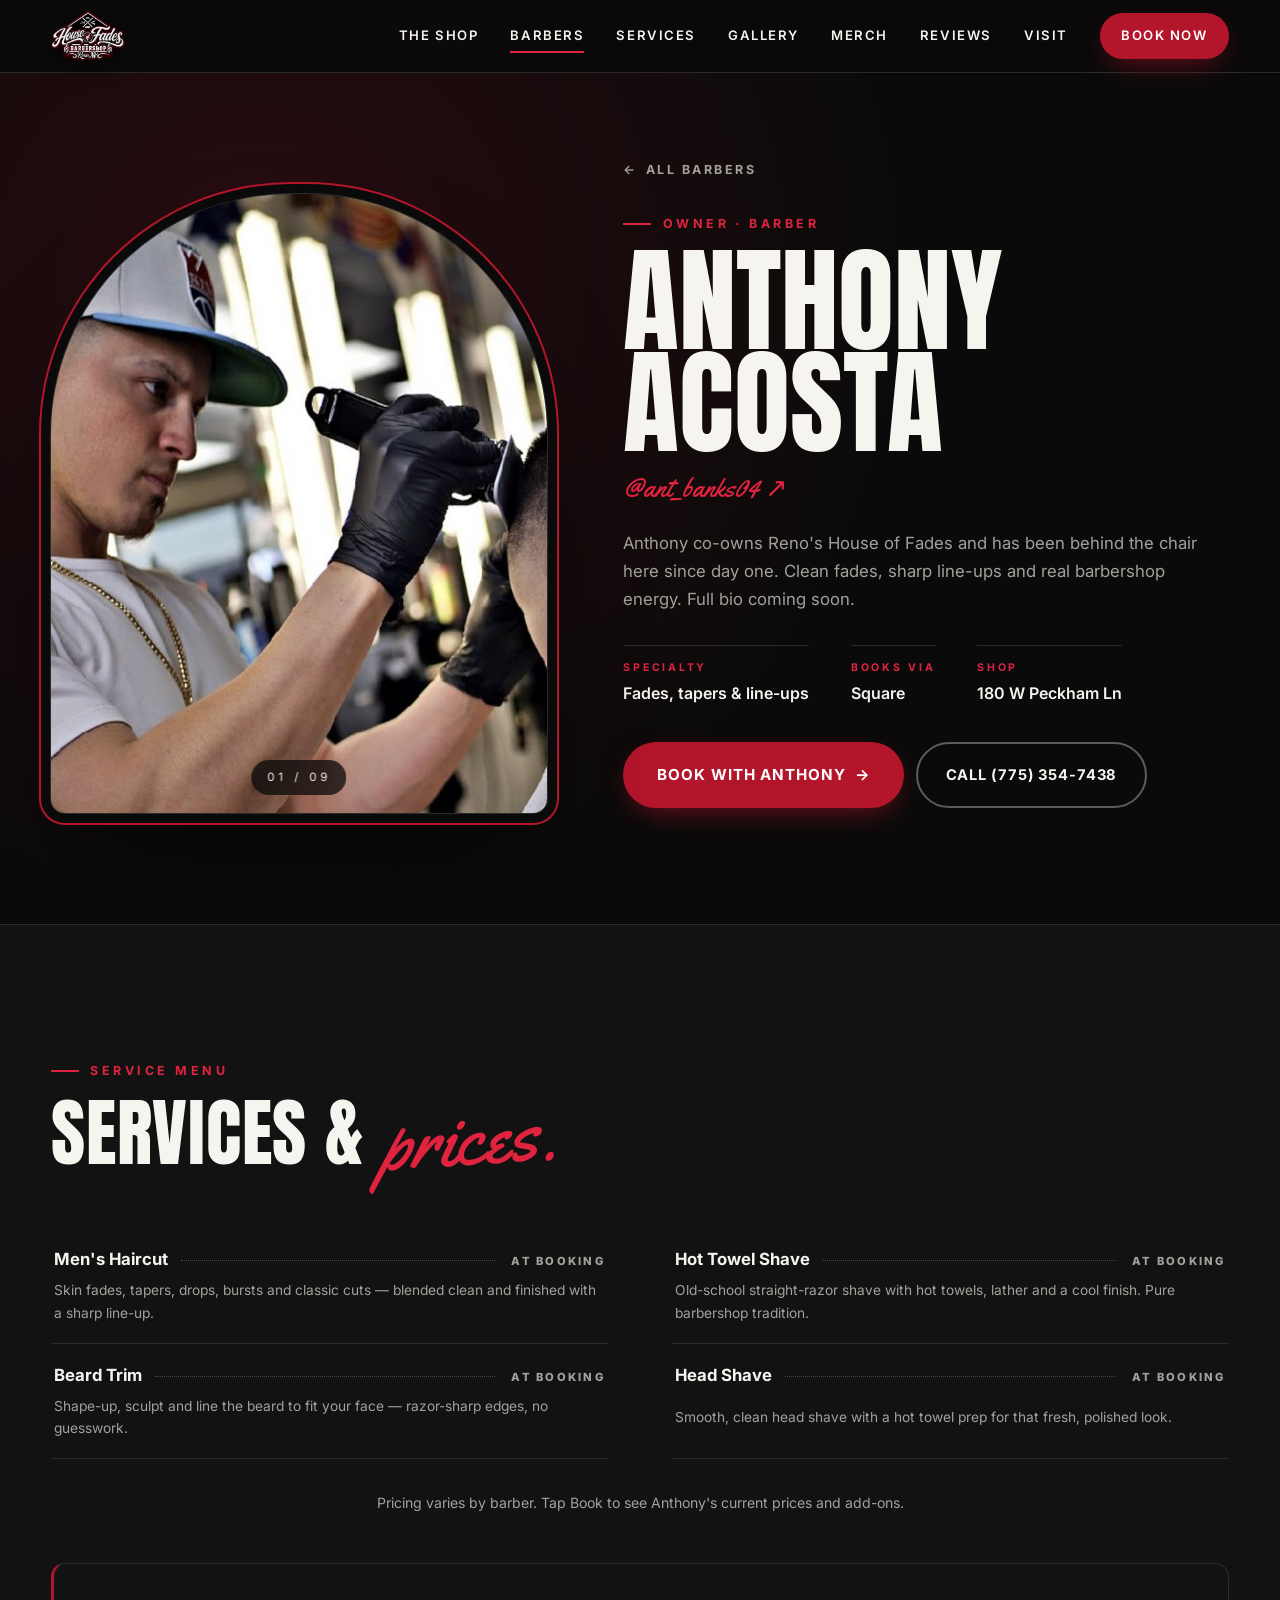
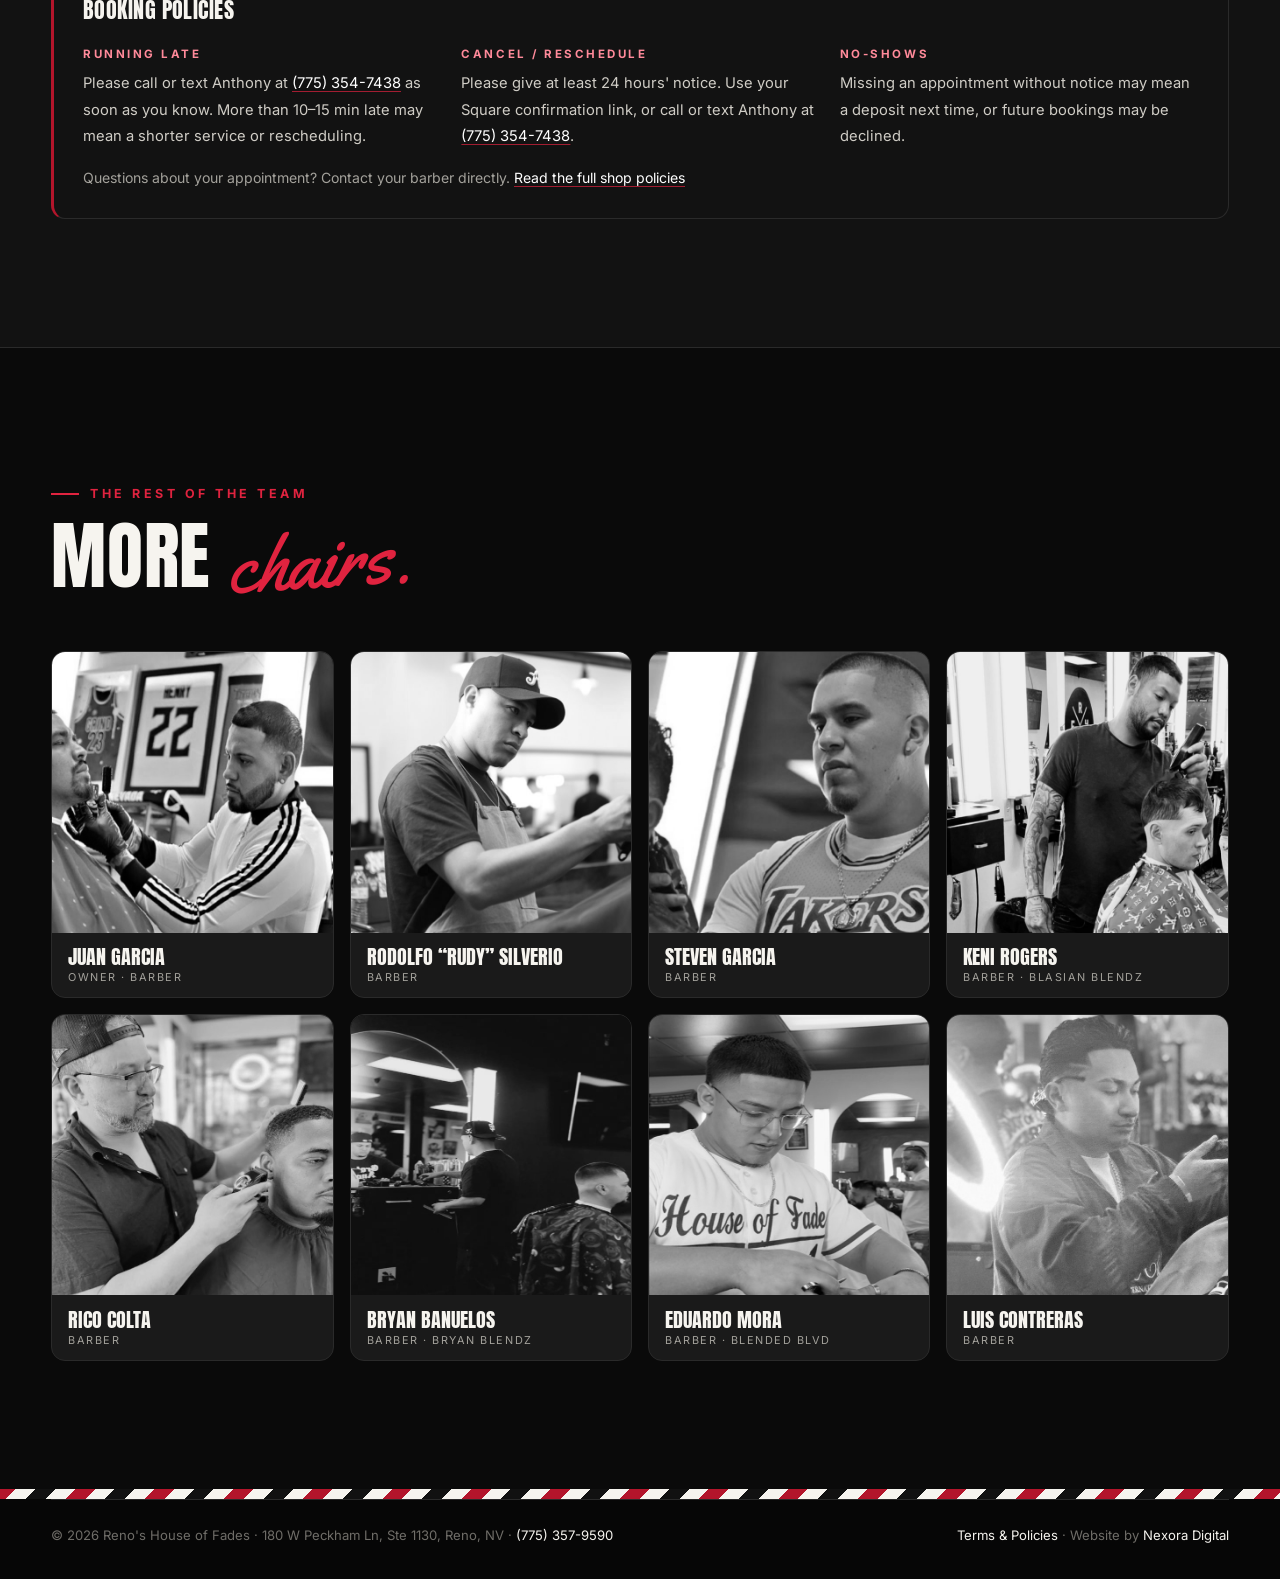
==== barber.html @ 4318c8ae "Swap in new team group photo, add script H logo mark - About section, gallery and social preview now" ====
<!DOCTYPE html>
<html lang="en">
<head>
  <meta charset="UTF-8" />
  <meta name="viewport" content="width=device-width, initial-scale=1.0" />
  <title>Barber | Reno's House of Fades</title>
  <meta name="description" content="Barber profile, service menu and booking at Reno's House of Fades, 180 W Peckham Ln, Reno NV." />
  <meta name="theme-color" content="#0a0a0a" />
  <link rel="icon" type="image/png" href="assets/img/favicon.png?v=3" />
  <link rel="apple-touch-icon" href="assets/img/apple-touch-icon.png" />
  <link rel="preconnect" href="https://fonts.googleapis.com" />
  <link rel="preconnect" href="https://fonts.gstatic.com" crossorigin />
  <link href="https://fonts.googleapis.com/css2?family=Anton&family=Inter:wght@400;500;600;700;800&family=Yellowtail&display=swap" rel="stylesheet" />
  <link rel="stylesheet" href="css/styles.css?v=12" />
</head>
<body class="page-barber">

  <!-- ===== Nav ===== -->
  <header class="nav scrolled" id="nav">
    <a href="index.html" class="nav-logo" aria-label="Reno's House of Fades home">
      <img src="assets/img/logo-hof.png" alt="Reno's House of Fades Barbershop" />
    </a>
    <nav class="nav-links" id="navLinks">
      <a href="index.html#about">The Shop</a>
      <a href="index.html#barbers" class="active">Barbers</a>
      <a href="index.html#services">Services</a>
      <a href="index.html#gallery">Gallery</a>
        <a href="merch.html">Merch</a>
      <a href="index.html#reviews">Reviews</a>
      <a href="index.html#visit">Visit</a>
      <a href="#" class="btn btn-sm btn-blue nav-cta" data-book target="_blank" rel="noopener">Book Now</a>
    </nav>
    <button class="burger" id="burger" aria-label="Open menu"><span></span><span></span><span></span></button>
  </header>

  <main>
    <!-- ===== Profile ===== -->
    <section class="profile">
      <div class="container profile-grid">
        <figure class="profile-photo reveal">
          <img id="pPhoto" alt="" />
          <span class="profile-index" id="pIndex"></span>
        </figure>

        <div class="profile-info">
          <a class="back-link" href="index.html#barbers"><span>←</span> All barbers</a>
          <p class="kicker reveal" id="pRole"></p>
          <h1 class="profile-name reveal" id="pName"></h1>
          <a class="profile-ig reveal" id="pIg" target="_blank" rel="noopener"></a>
          <p class="lead reveal" id="pBio"></p>

          <ul class="profile-facts reveal">
            <li><span>Specialty</span><strong id="pFocus"></strong></li>
            <li><span>Books via</span><strong id="pVia"></strong></li>
            <li><span>Shop</span><strong>180 W Peckham Ln</strong></li>
          </ul>

          <div class="profile-ctas reveal">
            <a class="btn btn-blue btn-lg" id="pBook" target="_blank" rel="noopener"></a>
            <a class="btn btn-ghost" id="pCall"></a>
          </div>
          <p class="small reveal" id="pNote"></p>
        </div>
      </div>
    </section>

    <!-- ===== Menu ===== -->
    <section class="section menu-section">
      <div class="container">
        <div class="section-head">
          <p class="kicker reveal">Service Menu</p>
          <h2 class="h2 reveal">Services &amp; <span class="script">prices.</span></h2>
        </div>
        <div class="price-list" id="pServices"></div>
        <p class="note reveal" id="pPriceNote"></p>

        <div class="policy-note reveal">
          <h3>Booking Policies</h3>
          <ul>
            <li><strong>Running late</strong><span id="polLate"></span></li>
            <li><strong>Cancel / reschedule</strong><span id="polCancel"></span></li>
            <li><strong>No-shows</strong><span>Missing an appointment without notice may mean a deposit next time, or future bookings may be declined.</span></li>
          </ul>
          <p>Questions about your appointment? Contact your barber directly. <a href="terms.html">Read the full shop policies</a></p>
        </div>
      </div>
    </section>

    <!-- ===== Other barbers ===== -->
    <section class="section others">
      <div class="container">
        <div class="section-head">
          <p class="kicker reveal">The Rest of the Team</p>
          <h2 class="h2 reveal">More <span class="script">chairs.</span></h2>
        </div>
        <div class="others-row" id="pOthers"></div>
      </div>
    </section>
  </main>

  <!-- ===== Footer ===== -->
  <footer class="footer footer-slim">
    <div class="pole-stripe"></div>
    <div class="container footer-bottom">
      <p>© <span id="year"></span> Reno's House of Fades · 180 W Peckham Ln, Ste 1130, Reno, NV · <a href="tel:+17753579590">(775) 357-9590</a></p>
      <p><a href="terms.html">Terms &amp; Policies</a> · Website by <a href="https://www.nexoradigital.live" target="_blank" rel="noopener">Nexora Digital</a></p>
    </div>
  </footer>

  <!-- Mobile sticky book bar -->
  <div class="mobile-bar">
    <a href="tel:+17753579590" id="mCall">Call</a>
    <a href="#" class="primary" data-book target="_blank" rel="noopener" id="mBook">Book Now</a>
  </div>

  <script src="js/data.js?v=10"></script>
  <script src="js/barber.js?v=2"></script>
</body>
</html>
---- css/styles.css ----
/* ==========================================================
   Reno's House of Fades — styles
   Palette pulled from the logo: black, white and HOF red
   ========================================================== */
:root{
  --black:#0a0a0a;
  --ink:#121212;
  --char:#1a1a1a;
  --line:#2a2a2a;
  --white:#f6f4ef;
  --muted:#a3a19b;
  --blue:#b3152b;   /* HOF red (was blue; var name kept so nothing breaks) */
  --blue-2:#e0233f;
  --cream:#e9dcc4;
  --red:#c8102e;
  --display:'Anton', 'Impact', sans-serif;
  --script:'Yellowtail', cursive;
  --body:'Inter', system-ui, sans-serif;
  --radius:14px;
  --ease:cubic-bezier(.2,.8,.2,1);
}
*{box-sizing:border-box;margin:0;padding:0}
html{scroll-behavior:smooth}
body{background:var(--black);color:var(--white);font-family:var(--body);line-height:1.65;-webkit-font-smoothing:antialiased;overflow-x:hidden}
img,video{display:block;max-width:100%}
a{color:inherit;text-decoration:none}
.container{width:min(1200px,92%);margin-inline:auto}
.center{text-align:center;margin-top:2.5rem}
.section{padding:clamp(5rem,10vw,8rem) 0;position:relative}
.anchor{position:absolute;top:-80px}

/* ---------- Type ---------- */
.h2{font-family:var(--display);font-weight:400;text-transform:uppercase;font-size:clamp(2.6rem,6vw,4.6rem);line-height:.98;letter-spacing:.01em;margin-bottom:1.4rem}
.script{font-family:var(--script);text-transform:none;color:var(--blue-2);font-size:1.05em;letter-spacing:0;display:inline-block;transform:rotate(-4deg)}
.kicker{display:inline-flex;align-items:center;gap:.7rem;font-size:.78rem;font-weight:700;letter-spacing:.28em;text-transform:uppercase;color:var(--blue-2);margin-bottom:1rem}
.kicker::before{content:"";width:28px;height:2px;background:currentColor}
.kicker.light{color:var(--cream)}
.lead{color:var(--muted);max-width:640px;font-size:1.05rem}
.note,.small{color:var(--muted);font-size:.88rem}
.note{text-align:center;margin-top:2rem}
.section-head{margin-bottom:3.2rem}

/* ---------- Buttons ---------- */
.btn{display:inline-flex;align-items:center;gap:.55rem;padding:1rem 1.7rem;border-radius:999px;font-weight:700;font-size:.92rem;letter-spacing:.06em;text-transform:uppercase;transition:transform .3s var(--ease),background .3s,color .3s,border-color .3s,box-shadow .3s;border:2px solid transparent;cursor:pointer}
.btn:hover{transform:translateY(-2px)}
.btn-blue{background:var(--blue);color:#fff;box-shadow:0 10px 30px -10px rgba(179,21,43,.7)}
.btn-blue:hover{background:var(--blue-2)}
.btn-ghost{border-color:rgba(246,244,239,.35);color:var(--white)}
.btn-ghost:hover{border-color:var(--white);background:var(--white);color:var(--black)}
.btn-yelp{background:#d32323;color:#fff}
.btn-yelp:hover{background:#ef3434}
.btn-sm{padding:.65rem 1.2rem;font-size:.78rem}

/* ---------- Loader ---------- */
.loader{position:fixed;inset:0;background:var(--black);z-index:200;display:grid;place-items:center;align-content:center;gap:1.6rem;transition:opacity .6s,visibility .6s}
.loader img{width:min(260px,60vw);animation:pulse 1.4s ease-in-out infinite}
.loader-pole{width:180px;height:8px;border-radius:99px;background:repeating-linear-gradient(-45deg,var(--white) 0 10px,var(--blue) 10px 20px,var(--white) 20px 30px,var(--red) 30px 40px);background-size:200% 100%;animation:pole 1s linear infinite}
.loader.done{opacity:0;visibility:hidden}
@keyframes pulse{50%{opacity:.6;transform:scale(.97)}}
@keyframes pole{to{background-position:56px 0}}

/* ---------- Nav ---------- */
.nav{position:fixed;inset:0 0 auto;z-index:100;display:flex;align-items:center;justify-content:space-between;padding:1.1rem 4%;transition:background .4s,padding .4s,border-color .4s;border-bottom:1px solid transparent}
.nav.scrolled{background:rgba(10,10,10,.88);backdrop-filter:blur(14px);padding:.7rem 4%;border-color:var(--line)}
.nav-logo img{height:66px;width:auto;transition:height .4s;filter:drop-shadow(0 4px 12px rgba(0,0,0,.5))}
.nav.scrolled .nav-logo img{height:50px}
.nav-links{display:flex;align-items:center;gap:2rem}
.nav-links a{font-size:.82rem;font-weight:600;letter-spacing:.12em;text-transform:uppercase;position:relative}
.nav-links a:not(.btn)::after{content:"";position:absolute;left:0;bottom:-6px;width:0;height:2px;background:var(--blue-2);transition:width .3s var(--ease)}
.nav-links a:not(.btn):hover::after{width:100%}
.burger{display:none;background:none;border:0;width:32px;height:24px;position:relative;cursor:pointer;z-index:110}
.burger span{position:absolute;left:0;width:100%;height:2px;background:var(--white);transition:.35s var(--ease)}
.burger span:nth-child(1){top:0}.burger span:nth-child(2){top:11px}.burger span:nth-child(3){top:22px}
.burger.open span:nth-child(1){top:11px;transform:rotate(45deg)}
.burger.open span:nth-child(2){opacity:0}
.burger.open span:nth-child(3){top:11px;transform:rotate(-45deg)}

/* ---------- Hero ---------- */
.hero{position:relative;min-height:100svh;display:grid;place-items:center;text-align:center;overflow:hidden}
.hero-video{position:absolute;inset:0;width:100%;height:100%;object-fit:cover;transform:scale(1.05)}
.hero-shade{position:absolute;inset:0;background:radial-gradient(ellipse at center,rgba(10,10,10,.45) 0%,rgba(10,10,10,.85) 70%),linear-gradient(180deg,rgba(10,10,10,.5),rgba(10,10,10,.2) 40%,var(--black))}
.hero-inner{position:relative;z-index:2;padding:7rem 5% 5rem;max-width:1100px}
.eyebrow{display:inline-flex;align-items:center;gap:.6rem;font-size:.8rem;letter-spacing:.3em;text-transform:uppercase;font-weight:700;padding:.55rem 1.1rem;border:1px solid rgba(246,244,239,.25);border-radius:99px;background:rgba(10,10,10,.35);backdrop-filter:blur(6px)}
.dot{width:8px;height:8px;border-radius:50%;background:var(--blue-2);box-shadow:0 0 0 0 rgba(224,35,63,.7);animation:ping 2s infinite}
@keyframes ping{70%{box-shadow:0 0 0 10px rgba(224,35,63,0)}100%{box-shadow:0 0 0 0 rgba(224,35,63,0)}}
.hero-title{font-family:var(--display);font-weight:400;text-transform:uppercase;line-height:.88;margin:1.6rem 0 1.4rem}
.hero-title .line{display:block;font-size:clamp(1.6rem,4vw,2.8rem);letter-spacing:.35em;color:var(--cream)}
.hero-title .big{font-size:clamp(3.6rem,13vw,10.5rem);letter-spacing:.01em;color:var(--white);text-shadow:0 10px 40px rgba(0,0,0,.5)}
.hero-title em{font-family:var(--script);font-style:normal;text-transform:none;font-size:.55em;color:var(--blue-2);display:inline-block;transform:translateY(-.15em) rotate(-8deg);margin:0 .05em}
.hero-sub{font-size:clamp(1rem,1.6vw,1.2rem);color:#d8d5ce;max-width:640px;margin:0 auto 2.2rem}
.hero-ctas{display:flex;gap:1rem;justify-content:center;flex-wrap:wrap}
.hero-status{margin-top:2rem;font-size:.85rem;color:var(--muted);letter-spacing:.05em}
.hero-status b{color:var(--white)}
.hero-status .on{color:#4ade80}.hero-status .off{color:#f87171}
.scroll-cue{position:absolute;bottom:2rem;left:50%;transform:translateX(-50%);width:26px;height:42px;border:2px solid rgba(246,244,239,.5);border-radius:20px;z-index:2}
.scroll-cue span{position:absolute;left:50%;top:8px;width:4px;height:8px;background:var(--white);border-radius:4px;transform:translateX(-50%);animation:scroll 1.8s infinite}
@keyframes scroll{0%{opacity:0;top:6px}40%{opacity:1}100%{opacity:0;top:24px}}

/* ---------- Marquee ---------- */
.marquee{background:var(--blue);overflow:hidden;padding:1.05rem 0;transform:rotate(-1.2deg) scale(1.02);border-block:3px solid var(--black)}
.marquee-track{display:flex;gap:2rem;width:max-content;animation:marquee 32s linear infinite;font-family:var(--display);text-transform:uppercase;font-size:clamp(1.3rem,2.6vw,2rem);letter-spacing:.04em;white-space:nowrap}
.marquee i{font-style:normal;color:var(--black)}
@keyframes marquee{to{transform:translateX(-50%)}}

/* ---------- About ---------- */
.about-grid{display:grid;grid-template-columns:1.05fr 1fr;gap:clamp(2.5rem,6vw,5.5rem);align-items:center}
.about-media{position:relative}
.about-media img{border-radius:var(--radius);aspect-ratio:4/3;object-fit:cover;width:100%;filter:saturate(.9) contrast(1.05)}
.about-media::before{content:"";position:absolute;inset:18px -18px -18px 18px;border:2px solid var(--blue);border-radius:var(--radius);z-index:-1}
.about-badge{position:absolute;right:-1.2rem;bottom:-1.6rem;background:var(--white);color:var(--black);border-radius:50%;width:132px;height:132px;display:grid;place-items:center;align-content:center;text-align:center;box-shadow:0 20px 40px rgba(0,0,0,.45);animation:spin-slow 0s}
.about-badge strong{font-family:var(--display);font-size:3.2rem;line-height:.9}
.about-badge span{font-size:.68rem;font-weight:800;letter-spacing:.2em;text-transform:uppercase}
.about-copy p{color:#cfccc5;margin-bottom:1rem}
.about-copy strong{color:var(--white)}
.stats{display:flex;gap:2.6rem;margin-top:2.2rem;padding-top:2rem;border-top:1px solid var(--line);flex-wrap:wrap}
.stats strong{display:block;font-family:var(--display);font-size:2.8rem;line-height:1;color:var(--white)}
.stats span{font-size:.75rem;letter-spacing:.18em;text-transform:uppercase;color:var(--muted)}

/* ---------- Barbers ---------- */
.barbers{background:var(--ink);border-block:1px solid var(--line)}
.barbers::before{content:"";position:absolute;inset:0;background:url('../assets/img/logo-white.png') center/60% no-repeat;opacity:.025;pointer-events:none}
.barber-grid{display:grid;grid-template-columns:repeat(3,1fr);gap:1.6rem}
.barber{position:relative;display:block;aspect-ratio:4/5.3;border-radius:var(--radius);overflow:hidden;background:#0e0e0e;border:1px solid var(--line);isolation:isolate;transition:transform .5s var(--ease),border-color .3s,box-shadow .5s}
.barber:hover{transform:translateY(-6px);border-color:var(--blue);box-shadow:0 30px 60px -25px rgba(179,21,43,.55)}
.barber-photo{position:absolute;inset:0;overflow:hidden;background:#0e0e0e}
.barber-photo img{width:100%;height:100%;object-fit:cover;object-position:center 25%;transition:transform .8s var(--ease),filter .6s;filter:grayscale(1) contrast(1.05) brightness(.9)}
.barber:hover .barber-photo img{transform:scale(1.06);filter:grayscale(0) contrast(1.03) brightness(1)}
.barber-shade{position:absolute;inset:0;z-index:1;pointer-events:none;background:linear-gradient(180deg,rgba(10,10,10,.55) 0%,transparent 22%,transparent 45%,rgba(10,10,10,.92) 82%,#0a0a0a 100%)}
.barber-top{position:absolute;top:1.1rem;left:1.2rem;right:1.2rem;z-index:2;display:flex;justify-content:space-between;align-items:center;font-size:.76rem;letter-spacing:.3em;color:var(--white)}
.barber-handle{letter-spacing:.04em;color:rgba(246,244,239,.75);font-size:.85rem}
.barber-view{position:absolute;z-index:3;top:50%;left:50%;width:104px;height:104px;margin:-52px 0 0 -52px;border-radius:50%;display:grid;place-items:center;background:var(--blue);color:#fff;font-size:.78rem;font-weight:800;letter-spacing:.25em;text-transform:uppercase;transform:scale(0);transition:transform .45s var(--ease);box-shadow:0 20px 40px -10px rgba(179,21,43,.7)}
.barber:hover .barber-view{transform:scale(1)}
.barber-body{position:absolute;left:0;right:0;bottom:0;z-index:2;padding:1.4rem 1.3rem 1.3rem;display:flex;flex-direction:column}
.barber-role{font-size:.72rem;font-weight:700;letter-spacing:.28em;text-transform:uppercase;color:var(--blue-2);margin-bottom:.35rem}
.barber-body h3{font-family:var(--display);font-weight:400;font-size:clamp(2rem,3.4vw,2.9rem);text-transform:uppercase;letter-spacing:.01em;line-height:.95}
.barber-foot{display:flex;justify-content:space-between;align-items:center;gap:.8rem;margin-top:1rem;padding-top:.9rem;border-top:1px solid rgba(246,244,239,.18);font-size:.74rem;letter-spacing:.18em;text-transform:uppercase;color:var(--muted)}
.barber-link{color:var(--white);font-weight:800;white-space:nowrap}
.barber-link b{display:inline-block;color:var(--blue-2);transition:transform .3s var(--ease)}
.barber:hover .barber-link b{transform:translateX(5px)}
.monogram{position:absolute;inset:0;display:grid;place-items:center;background:
  radial-gradient(circle at 50% 38%,rgba(179,21,43,.28),transparent 60%),
  repeating-linear-gradient(-45deg,#111 0 14px,#141414 14px 28px)}
.monogram span{font-family:var(--display);font-size:4.4rem;width:120px;height:120px;border-radius:50%;display:grid;place-items:center;border:2px solid rgba(246,244,239,.18);background:rgba(10,10,10,.6);color:var(--white);letter-spacing:.02em;line-height:1}
.monogram small{display:none}
.tag-owner{background:var(--blue);color:#fff;font-size:.62rem;font-weight:800;letter-spacing:.2em;text-transform:uppercase;padding:.35rem .7rem;border-radius:99px}
.icon-btn{width:44px;flex:0 0 44px;display:grid;place-items:center;border:2px solid var(--line);border-radius:50%;transition:.3s}
.icon-btn:hover{border-color:var(--white);background:var(--white);color:var(--black)}
.icon-btn svg{width:17px;height:17px}
.via{font-size:.68rem;color:#6f6d68;letter-spacing:.08em;margin-top:.45rem}

/* ---------- Services ---------- */
.service-grid{display:grid;grid-template-columns:repeat(4,1fr);gap:1.4rem}
.service{padding:2.2rem 1.7rem;border:1px solid var(--line);border-radius:var(--radius);background:linear-gradient(180deg,#141414,#0d0d0d);position:relative;overflow:hidden;transition:transform .45s var(--ease),border-color .3s}
.service::after{content:"";position:absolute;left:0;right:0;bottom:0;height:4px;background:repeating-linear-gradient(-45deg,var(--white) 0 8px,var(--blue) 8px 16px,var(--white) 16px 24px,var(--red) 24px 32px);transform:scaleX(0);transform-origin:left;transition:transform .5s var(--ease)}
.service:hover{transform:translateY(-6px);border-color:#3a3a3a}
.service:hover::after{transform:scaleX(1)}
.service svg{width:46px;height:46px;color:var(--blue-2);margin-bottom:1.4rem}
.service h3{font-family:var(--display);font-weight:400;text-transform:uppercase;font-size:1.6rem;margin-bottom:.6rem;letter-spacing:.02em}
.service p{color:var(--muted);font-size:.93rem}

/* ---------- Inside ---------- */
.inside{background:var(--ink);border-block:1px solid var(--line)}
.inside-grid{display:grid;grid-template-columns:1fr 1.1fr;gap:clamp(2.5rem,6vw,5rem);align-items:center}
.inside-copy p{color:#cfccc5;margin-bottom:1.5rem}
.ticks{list-style:none;margin-bottom:2rem;display:grid;grid-template-columns:1fr 1fr;gap:.7rem 1.2rem}
.ticks li{position:relative;padding-left:1.6rem;font-weight:600;font-size:.93rem}
.ticks li::before{content:"";position:absolute;left:0;top:.45em;width:12px;height:12px;border-radius:3px;background:var(--blue);transform:rotate(45deg)}
.inside-media{position:relative;min-height:520px}
.phone-frame{position:absolute;left:0;top:0;width:58%;aspect-ratio:1/1;border-radius:22px;overflow:hidden;border:6px solid #1d1d1d;box-shadow:0 30px 60px rgba(0,0,0,.55);z-index:2}
.phone-frame video{width:100%;height:100%;object-fit:cover}
.inside-photo{position:absolute;right:0;bottom:0;width:56%;aspect-ratio:3/4;object-fit:cover;border-radius:var(--radius);filter:grayscale(.2)}

/* ---------- Gallery ---------- */
.masonry{columns:4 240px;column-gap:1rem}
.masonry figure{break-inside:avoid;margin-bottom:1rem;border-radius:12px;overflow:hidden;cursor:zoom-in;position:relative}
.masonry img{width:100%;transition:transform .7s var(--ease),filter .5s;filter:grayscale(.25)}
.masonry figure:hover img{transform:scale(1.05);filter:grayscale(0)}
.masonry figure::after{content:"+";position:absolute;right:12px;bottom:10px;width:36px;height:36px;border-radius:50%;background:var(--blue);display:grid;place-items:center;font-size:1.4rem;opacity:0;transform:scale(.6);transition:.35s var(--ease)}
.masonry figure:hover::after{opacity:1;transform:scale(1)}

/* ---------- Anniversary ---------- */
.anniversary{overflow:hidden;text-align:center;padding:clamp(7rem,14vw,11rem) 0}
.ann-bg{position:absolute;inset:-10% 0;background-size:cover;background-position:center;filter:grayscale(1) contrast(1.1) brightness(.35);will-change:transform}
.anniversary::after{content:"";position:absolute;inset:0;background:linear-gradient(180deg,var(--black),rgba(10,10,10,.2) 30%,rgba(10,10,10,.2) 70%,var(--black)),rgba(179,21,43,.18);mix-blend-mode:normal}
.ann-inner{position:relative;z-index:2;max-width:760px}
.ann-title{font-family:var(--display);font-weight:400;text-transform:uppercase;font-size:clamp(4rem,12vw,9rem);line-height:.88;margin-bottom:1.6rem}
.ann-title .script{color:var(--cream);font-size:.6em}
.ann-inner p:last-child{color:#dcd9d2;font-size:1.08rem}

/* ---------- Merch ---------- */
.merch-grid{display:grid;grid-template-columns:1fr 1fr;gap:clamp(2.5rem,6vw,5rem);align-items:center}
.merch-media{border-radius:var(--radius);overflow:hidden;aspect-ratio:1/1;border:1px solid var(--line);box-shadow:0 30px 60px -20px rgba(179,21,43,.4)}
.merch-media video{width:100%;height:100%;object-fit:cover}
.merch-copy p{color:#cfccc5;margin-bottom:2rem}

/* ---------- Reviews ---------- */
.reviews{background:var(--ink);border-block:1px solid var(--line)}
.rating-row{display:flex;gap:1.2rem;flex-wrap:wrap;margin-bottom:3rem}
.rating-card{flex:1;min-width:240px;display:flex;align-items:center;gap:1.2rem;padding:1.4rem 1.6rem;border:1px solid var(--line);border-radius:var(--radius);background:var(--char);transition:border-color .3s,transform .4s var(--ease)}
.rating-card:hover{border-color:var(--blue);transform:translateY(-3px)}
.rating-card .score{font-family:var(--display);font-size:2.8rem;line-height:1}
.rating-card .src{font-weight:800;letter-spacing:.18em;text-transform:uppercase;font-size:.74rem}
.rating-card .stars{color:#fbbf24;letter-spacing:.12em}
.rating-card .meta{font-size:.82rem;color:var(--muted)}
.rating-card .yelp{color:#ff5a5a}
.review-slider{position:relative;margin-bottom:3rem;overflow:hidden}
.review-track{display:flex;transition:transform .6s var(--ease)}
.review{flex:0 0 100%;padding:2.6rem clamp(1.5rem,5vw,4rem);border:1px solid var(--line);border-radius:var(--radius);background:var(--char);text-align:center}
.review .q{font-family:var(--display);font-size:4rem;line-height:.6;color:var(--blue-2)}
.review p{font-size:clamp(1.05rem,2vw,1.3rem);max-width:760px;margin:1rem auto 1.4rem;color:#e8e5de}
.review .who{font-weight:700;letter-spacing:.06em}
.review .who small{display:block;color:var(--muted);font-weight:500}
.slider-nav{display:flex;justify-content:center;gap:.6rem;margin-top:1.2rem}
.slider-nav button{width:46px;height:46px;border-radius:50%;border:2px solid var(--line);background:none;color:var(--white);font-size:1.1rem;cursor:pointer;transition:.3s}
.slider-nav button:hover{background:var(--white);color:var(--black);border-color:var(--white)}
.highlights{display:grid;grid-template-columns:repeat(3,1fr);gap:1.4rem}
.hl{padding:2rem 1.8rem;border-left:3px solid var(--blue);background:linear-gradient(90deg,rgba(179,21,43,.08),transparent)}
.hl-num{font-family:var(--display);font-size:1rem;color:var(--blue-2);letter-spacing:.1em}
.hl h3{font-family:var(--display);font-weight:400;text-transform:uppercase;font-size:1.6rem;margin:.4rem 0 .6rem;letter-spacing:.02em}
.hl p{color:var(--muted);font-size:.94rem}
.review-ctas{display:flex;gap:1rem;justify-content:center;flex-wrap:wrap}

/* ---------- Visit ---------- */
.visit-grid{display:grid;grid-template-columns:1fr 1.25fr;gap:clamp(2.5rem,5vw,4.5rem);align-items:stretch}
.info-block{padding:1.3rem 0;border-bottom:1px solid var(--line)}
.info-block h4{font-size:.74rem;letter-spacing:.24em;text-transform:uppercase;color:var(--blue-2);margin-bottom:.5rem;display:flex;align-items:center;gap:.8rem}
.info-block p{color:#d8d5ce}
.link{display:inline-block;margin-top:.4rem;font-weight:700;font-size:.88rem;color:var(--white);border-bottom:2px solid var(--blue)}
.phone-big{font-family:var(--display);font-size:2.2rem;letter-spacing:.02em}
.phone-big:hover{color:var(--blue-2)}
.hours{width:100%;border-collapse:collapse;margin:.4rem 0 .9rem;font-size:.95rem}
.hours td{padding:.45rem 0;border-bottom:1px dashed #262626}
.hours td:last-child{text-align:right;color:#d8d5ce}
.hours tr.closed td:last-child{color:#6f6d68}
.hours tr.today td{color:var(--white);font-weight:700}
.hours tr.today td:first-child::before{content:"●";color:var(--blue-2);margin-right:.5rem;font-size:.7rem;vertical-align:middle}
.open-pill{font-size:.64rem;letter-spacing:.15em;padding:.25rem .6rem;border-radius:99px;font-weight:800}
.open-pill.on{background:rgba(74,222,128,.15);color:#4ade80}
.open-pill.off{background:rgba(248,113,113,.15);color:#f87171}
.map{border-radius:var(--radius);overflow:hidden;border:1px solid var(--line);min-height:460px}
.map iframe{width:100%;height:100%;min-height:460px;border:0;filter:grayscale(1) invert(.92) contrast(.9)}

/* ---------- Footer ---------- */
.footer{background:#060606;padding-bottom:2rem}
.pole-stripe{height:10px;background:repeating-linear-gradient(-45deg,var(--white) 0 14px,var(--blue) 14px 28px,var(--white) 28px 42px,var(--red) 42px 56px);background-size:200% 100%;animation:pole 3s linear infinite}
.footer-grid{display:grid;grid-template-columns:1.4fr 1fr 1fr 1fr;gap:2.5rem;padding:4rem 0 3rem}
.footer-logo{width:min(230px,70%)}
.footer h4{font-size:.74rem;letter-spacing:.24em;text-transform:uppercase;color:var(--blue-2);margin-bottom:1rem}
.footer-grid a,.footer-grid p{display:block;color:var(--muted);font-size:.92rem;margin-bottom:.45rem}
.footer-grid a:hover{color:var(--white)}
.socials{display:flex;gap:.7rem}
.socials a{width:42px;height:42px;border-radius:50%;border:1px solid var(--line);display:grid !important;place-items:center;margin:0 !important;transition:.3s}
.socials a:hover{background:var(--blue);border-color:var(--blue);color:#fff}
.socials svg{width:18px;height:18px}
.footer-bottom{display:flex;justify-content:space-between;gap:1rem;flex-wrap:wrap;padding-top:1.6rem;border-top:1px solid var(--line);font-size:.82rem;color:#6f6d68}
.footer-bottom a{color:var(--white)}

/* ---------- Mobile bar ---------- */
.mobile-bar{display:none}

/* ---------- Lightbox ---------- */
.lightbox{position:fixed;inset:0;background:rgba(0,0,0,.92);z-index:300;display:grid;place-items:center;opacity:0;visibility:hidden;transition:.35s}
.lightbox.open{opacity:1;visibility:visible}
.lightbox img{max-width:90vw;max-height:85vh;border-radius:10px;transform:scale(.94);transition:transform .4s var(--ease)}
.lightbox.open img{transform:scale(1)}
.lb-close{position:absolute;top:1.2rem;right:1.6rem;background:none;border:0;color:#fff;font-size:2.6rem;cursor:pointer;line-height:1}

/* ---------- Barber profile page ---------- */
.btn-lg{padding:1.15rem 2rem;font-size:.95rem}
.btn b{transition:transform .3s var(--ease)}
.btn:hover b{transform:translateX(4px)}
.page-barber .nav-links a.active::after{width:100%}
.profile{padding:clamp(8rem,13vw,10rem) 0 clamp(3rem,6vw,5rem);position:relative;overflow:hidden}
.profile::before{content:"";position:absolute;inset:0;background:radial-gradient(circle at 20% 30%,rgba(179,21,43,.18),transparent 55%);pointer-events:none}
.profile-grid{display:grid;grid-template-columns:.9fr 1.1fr;gap:clamp(2.4rem,6vw,6rem);align-items:center;position:relative}
.profile-photo{position:relative;aspect-ratio:4/5;overflow:hidden;border-radius:240px 240px 14px 14px;background:#0e0e0e;box-shadow:0 0 0 1px var(--line),0 0 0 10px var(--black),0 0 0 12px var(--blue),0 60px 120px -40px rgba(0,0,0,.9)}
.profile-photo img{width:100%;height:100%;object-fit:cover;object-position:center 25%}
.profile-index{position:absolute;bottom:18px;left:50%;transform:translateX(-50%);z-index:2;font-size:.72rem;letter-spacing:.34em;background:rgba(10,10,10,.75);backdrop-filter:blur(6px);padding:.5rem 1rem;border-radius:99px;white-space:nowrap}
.back-link{display:flex;width:max-content;gap:.5rem;font-size:.78rem;font-weight:700;letter-spacing:.2em;text-transform:uppercase;color:var(--muted);margin-bottom:1.6rem;transition:color .3s}
.back-link:hover{color:var(--white)}
.profile-name{font-family:var(--display);font-weight:400;text-transform:uppercase;font-size:clamp(3.6rem,9vw,7.4rem);line-height:.88;margin-bottom:.8rem}
.profile-ig{display:inline-block;font-family:var(--script);font-size:1.7rem;color:var(--blue-2);margin-bottom:1.2rem}
.profile-ig:hover{text-decoration:underline;text-underline-offset:5px}
.profile-facts{list-style:none;display:grid;grid-template-columns:repeat(3,auto);justify-content:start;gap:1rem 2.6rem;margin:2rem 0 2.2rem}
.profile-facts li{display:grid;gap:.25rem;border-top:1px solid var(--line);padding-top:.8rem}
.profile-facts span{font-size:.66rem;font-weight:700;letter-spacing:.26em;text-transform:uppercase;color:var(--blue-2)}
.profile-facts strong{font-weight:600;max-width:24ch}
.profile-ctas{display:flex;flex-wrap:wrap;gap:.8rem;margin-bottom:1rem}
.profile-info .small a{color:var(--white);text-decoration:underline}
.menu-section{background:var(--ink);border-block:1px solid var(--line)}
.price-list{display:grid;grid-template-columns:1fr 1fr;gap:0 clamp(2rem,5vw,5rem)}
.price-row{display:grid;grid-template-columns:1fr auto;align-items:baseline;gap:.3rem 1rem;padding:1.15rem .2rem;border-bottom:1px solid var(--line);transition:padding .3s var(--ease),background .3s}
.price-row:hover{padding-inline:.7rem;background:linear-gradient(90deg,rgba(179,21,43,.1),transparent)}
.price-name{font-weight:700;font-size:1.05rem;display:flex;align-items:baseline;gap:.8rem}
.price-name::after{content:"";flex:1;min-width:20px;border-bottom:1px dotted rgba(246,244,239,.25);transform:translateY(-4px)}
.price{font-family:var(--display);font-size:1.7rem;line-height:1;color:var(--blue-2)}
.price.ask{font-family:var(--body);font-size:.7rem;font-weight:800;letter-spacing:.2em;text-transform:uppercase;color:var(--muted)}
.price-sub{grid-column:1/-1;font-size:.86rem;color:var(--muted)}
.others-row{display:grid;grid-template-columns:repeat(4,minmax(0,1fr));gap:1rem}
.mini{display:block;border-radius:var(--radius);overflow:hidden;background:var(--char);border:1px solid var(--line);transition:transform .4s var(--ease),border-color .3s}
.mini:hover{transform:translateY(-5px);border-color:var(--blue)}
.mini-photo{position:relative;aspect-ratio:1;overflow:hidden;background:#0e0e0e}
.mini-photo img{width:100%;height:100%;object-fit:cover;object-position:center 25%;filter:grayscale(1);transition:filter .5s,transform .7s var(--ease)}
.mini:hover .mini-photo img{filter:none;transform:scale(1.05)}
.mini-photo .monogram span{font-size:2.6rem;width:84px;height:84px}
.mini-name{display:block;padding:.85rem 1rem;font-family:var(--display);font-size:1.25rem;text-transform:uppercase;line-height:1.05}
.mini-name small{display:block;font-family:var(--body);font-size:.68rem;letter-spacing:.14em;color:var(--muted);margin-top:.3rem}
.footer-slim .footer-bottom{padding-top:1.6rem}
@media (hover:none){
  .barber-photo img,.mini-photo img{filter:none}
}
@media (max-width:900px){
  .profile-grid{grid-template-columns:1fr}
  .profile-photo{max-width:440px;width:100%;margin:0 auto}
  .price-list{grid-template-columns:1fr}
  .others-row{grid-template-columns:repeat(3,minmax(0,1fr))}
}
@media (max-width:560px){
  .profile-facts{grid-template-columns:1fr 1fr}
  .profile-facts li:last-child{grid-column:1/-1}
  .profile-ctas .btn{width:100%;justify-content:center}
  .others-row{grid-template-columns:repeat(2,minmax(0,1fr))}
}

/* ---------- Reveal ---------- */
.reveal{opacity:0;transform:translateY(34px);transition:opacity .9s var(--ease),transform .9s var(--ease)}
.reveal.in{opacity:1;transform:none}

/* ---------- Responsive ---------- */
@media (max-width:1080px){
  .service-grid{grid-template-columns:repeat(2,1fr)}
}
@media (max-width:900px){
  .nav-links{position:fixed;inset:0;background:rgba(8,8,8,.98);flex-direction:column;justify-content:center;gap:1.8rem;transform:translateX(100%);transition:transform .5s var(--ease)}
  .nav-links.open{transform:none}
  .nav-links a{font-size:1.15rem}
  .burger{display:block}
  .about-grid,.inside-grid,.merch-grid,.visit-grid{grid-template-columns:1fr}
  .about-badge{right:.6rem;bottom:-1.4rem;width:110px;height:110px}
  .about-badge strong{font-size:2.6rem}
  .barber-grid{grid-template-columns:repeat(2,1fr)}
  .highlights{grid-template-columns:1fr}
  .inside-media{min-height:420px}
  .footer-grid{grid-template-columns:1fr 1fr}
  .mobile-bar{display:flex;position:fixed;left:0;right:0;bottom:0;z-index:90;background:rgba(10,10,10,.95);backdrop-filter:blur(10px);border-top:1px solid var(--line);padding:.6rem;gap:.6rem}
  .mobile-bar a{flex:1;text-align:center;padding:.9rem;border-radius:99px;font-weight:800;font-size:.82rem;letter-spacing:.1em;text-transform:uppercase;border:2px solid var(--line)}
  .mobile-bar a.primary{flex:2;background:var(--blue);border-color:var(--blue)}
  body{padding-bottom:72px}
}
@media (max-width:560px){
  .barber-grid{grid-template-columns:1fr;gap:1.1rem}
  .barber{aspect-ratio:4/4.6}
  .barber-view{display:none}
  .monogram span{font-size:2.6rem;width:84px;height:84px}
  .service-grid{grid-template-columns:1fr}
  .ticks{grid-template-columns:1fr}
  .stats{gap:1.6rem}
  .nav-logo img{height:50px}
  .footer-grid{grid-template-columns:1fr}
}
@media (prefers-reduced-motion:reduce){
  *,*::before,*::after{animation:none !important;transition:none !important}
  .reveal{opacity:1;transform:none}
}

/* ---------- Remodel Sneak Peek ---------- */
.remodel{--hof-red:#b3152b;--hof-red-2:#e0233f;overflow:hidden;background:#070707;border-block:1px solid var(--line)}
.remodel-bg{position:absolute;inset:0;background-size:cover;background-position:center 70%;opacity:.16;filter:blur(2px) saturate(1.2);transform:scale(1.08);animation:remodelDrift 22s ease-in-out infinite alternate}
.remodel::after{content:"";position:absolute;inset:0;background:radial-gradient(ellipse at 50% 0%,rgba(179,21,43,.22),transparent 60%),linear-gradient(180deg,#070707 0%,rgba(7,7,7,.55) 30%,rgba(7,7,7,.75) 80%,#070707 100%);pointer-events:none}
.remodel .container{position:relative;z-index:1}
@keyframes remodelDrift{to{transform:scale(1.16) translateY(-2%)}}
.remodel-head{text-align:center;max-width:760px;margin:0 auto 3rem}
.remodel-head .lead{margin-inline:auto;color:#cfccc5}
.script.red{color:var(--hof-red-2)}
.soon-badge{display:inline-flex;align-items:center;gap:.6rem;padding:.55rem 1.1rem;border-radius:999px;border:1px solid rgba(224,35,63,.55);background:rgba(179,21,43,.14);color:#ffd9de;font-size:.75rem;font-weight:800;letter-spacing:.3em;text-transform:uppercase;margin-bottom:1.4rem}
.soon-dot{width:8px;height:8px;border-radius:50%;background:var(--hof-red-2);box-shadow:0 0 0 0 rgba(224,35,63,.7);animation:soonPing 1.6s infinite}
@keyframes soonPing{70%{box-shadow:0 0 0 10px rgba(224,35,63,0)}100%{box-shadow:0 0 0 0 rgba(224,35,63,0)}}

.peek{position:relative;aspect-ratio:16/10;border-radius:calc(var(--radius) + 4px);overflow:hidden;border:1px solid rgba(255,255,255,.12);box-shadow:0 40px 90px -30px rgba(179,21,43,.55),0 0 0 6px rgba(255,255,255,.03);user-select:none;max-width:1050px;margin:0 auto}
.peek img{position:absolute;inset:0;width:100%;height:100%;object-fit:cover}
.peek-after{object-position:center 62%}
.peek-before{position:absolute;inset:0;clip-path:inset(0 calc(100% - var(--pos)) 0 0)}
.peek-before img{filter:grayscale(.35) brightness(.85)}
.peek::before{content:"";position:absolute;top:0;bottom:0;left:var(--pos);width:3px;transform:translateX(-50%);background:#fff;z-index:3;box-shadow:0 0 18px rgba(0,0,0,.6)}
.peek-handle{position:absolute;top:50%;left:var(--pos);transform:translate(-50%,-50%);z-index:4;width:54px;height:54px;border-radius:50%;background:var(--hof-red);border:3px solid #fff;display:grid;place-items:center;color:#fff;font-size:1.3rem;box-shadow:0 8px 24px rgba(0,0,0,.5);pointer-events:none}
.peek-range{position:absolute;inset:0;width:100%;height:100%;opacity:0;cursor:ew-resize;z-index:5;margin:0}
.peek-tag{position:absolute;top:1rem;z-index:4;padding:.4rem .85rem;border-radius:999px;font-size:.7rem;font-weight:800;letter-spacing:.2em;text-transform:uppercase;backdrop-filter:blur(8px)}
.peek-tag.now{left:1rem;background:rgba(10,10,10,.7);border:1px solid rgba(255,255,255,.2)}
.peek-tag.next{right:1rem;background:rgba(179,21,43,.85);border:1px solid rgba(255,255,255,.25)}
.peek-hint{text-align:center;color:var(--muted);font-size:.8rem;letter-spacing:.12em;text-transform:uppercase;margin-top:1rem}

.remodel-points{display:grid;grid-template-columns:repeat(3,1fr);gap:1.2rem;margin-top:3.5rem}
.rp{padding:1.8rem;border-radius:var(--radius);background:rgba(18,18,18,.75);border:1px solid var(--line);border-top:3px solid var(--hof-red);backdrop-filter:blur(6px)}
.rp strong{font-family:var(--display);font-weight:400;font-size:2rem;color:var(--hof-red-2);line-height:1}
.rp h3{font-family:var(--display);font-weight:400;text-transform:uppercase;font-size:1.35rem;letter-spacing:.02em;margin:.6rem 0 .4rem}
.rp p{color:var(--muted);font-size:.95rem}
.btn-red{background:var(--hof-red);color:#fff;box-shadow:0 10px 30px -10px rgba(179,21,43,.8)}
.btn-red:hover{background:var(--hof-red-2)}
.nav-links a.nav-peek{color:#ff8a9a}
.nav-links a.nav-peek::before{content:"";display:inline-block;width:6px;height:6px;border-radius:50%;background:#e0233f;margin-right:.45rem;vertical-align:middle;animation:soonPing 1.6s infinite}
@media (max-width:900px){
  .remodel-points{grid-template-columns:1fr}
  .peek{aspect-ratio:4/5}
  .peek-after{object-position:center 75%}
}

/* ---------- Terms & Policies page ---------- */
.legal{padding:clamp(8rem,14vw,10rem) 0 5rem}
.legal-wrap > .lead{margin-bottom:.6rem}
.legal-updated{color:#6f6d68;font-size:.8rem;letter-spacing:.12em;text-transform:uppercase;margin-bottom:2.6rem}
.policy-cards{display:grid;grid-template-columns:repeat(3,1fr);gap:1.1rem;margin-bottom:3.5rem}
.policy-card{padding:1.6rem;border-radius:var(--radius);background:var(--ink);border:1px solid var(--line);border-top:3px solid #b3152b}
.pc-icon{display:grid;place-items:center;width:42px;height:42px;border-radius:50%;background:rgba(179,21,43,.15);color:#ff8a9a;font-size:1.15rem;margin-bottom:.9rem}
.policy-card h3{font-family:var(--display);font-weight:400;text-transform:uppercase;font-size:1.3rem;letter-spacing:.02em;margin-bottom:.4rem}
.policy-card p{color:var(--muted);font-size:.93rem}
.legal-body{display:grid;grid-template-columns:240px 1fr;gap:3.5rem;align-items:start}
.legal-toc{position:sticky;top:100px;display:grid;gap:.15rem;padding-left:1rem;border-left:1px solid var(--line)}
.legal-toc a{color:var(--muted);font-size:.84rem;padding:.3rem 0;transition:color .2s}
.legal-toc a:hover{color:var(--white)}
.legal-text{max-width:760px}
.legal-text h2{font-family:var(--display);font-weight:400;text-transform:uppercase;font-size:1.55rem;letter-spacing:.02em;margin:2.6rem 0 .8rem;scroll-margin-top:100px}
.legal-text h2:first-child{margin-top:0}
.legal-text p,.legal-text li{color:#cfccc5;font-size:.98rem}
.legal-text p{margin-bottom:.9rem}
.legal-text ul{padding-left:1.2rem;display:grid;gap:.5rem;margin-bottom:.9rem}
.legal-text li::marker{color:#e0233f}
.legal-text a,.policy-note a{color:#fff;text-decoration:underline;text-decoration-color:rgba(224,35,63,.7);text-underline-offset:3px}
.legal-contact{padding:1.3rem 1.5rem;border-radius:var(--radius);background:var(--ink);border:1px solid var(--line)}

/* Barber page policy box */
.policy-note{margin-top:3rem;padding:1.8rem;border-radius:var(--radius);background:var(--ink);border:1px solid var(--line);border-left:3px solid #b3152b}
.policy-note h3{font-family:var(--display);font-weight:400;text-transform:uppercase;font-size:1.4rem;letter-spacing:.02em;margin-bottom:1rem}
.policy-note ul{list-style:none;display:grid;grid-template-columns:repeat(3,1fr);gap:1.2rem;margin-bottom:1.1rem}
.policy-note li strong{display:block;font-size:.72rem;letter-spacing:.22em;text-transform:uppercase;color:#ff8a9a;margin-bottom:.3rem}
.policy-note li span{color:#cfccc5;font-size:.92rem}
.policy-note p{color:var(--muted);font-size:.88rem}
@media (max-width:900px){
  .policy-cards,.policy-note ul{grid-template-columns:1fr}
  .legal-body{grid-template-columns:1fr;gap:2rem}
  .legal-toc{position:static;grid-template-columns:1fr 1fr;border-left:0;padding-left:0}
}

/* ---------- Review wall ---------- */
.review-wall{columns:3 320px;column-gap:1.2rem;margin-bottom:1rem}
.rv{break-inside:avoid;display:flex;flex-direction:column;gap:1rem;margin-bottom:1.2rem;padding:1.6rem;border-radius:var(--radius);background:var(--char);border:1px solid var(--line);transition:border-color .3s,transform .4s var(--ease)}
.rv:hover{border-color:#3a3a3a;transform:translateY(-3px)}
.rv-top{display:flex;align-items:center;gap:.85rem}
.rv-avatar{flex:none;display:grid;place-items:center;width:44px;height:44px;border-radius:50%;background:linear-gradient(135deg,#b3152b,#5c0a16);font-family:var(--display);font-size:1.3rem;color:#fff}
.rv-who{flex:1;min-width:0}
.rv-who strong{display:block;font-size:.98rem}
.rv-who small{color:var(--muted);font-size:.8rem}
.rv-src{flex:none;font-size:.66rem;font-weight:800;letter-spacing:.2em;text-transform:uppercase;padding:.35rem .6rem;border-radius:999px;background:rgba(211,35,35,.14);color:#ff7b7b;border:1px solid rgba(211,35,35,.35)}
.rv-stars{color:#fbbf24;letter-spacing:.14em}
.rv-body{position:relative;color:#e2dfd8;font-size:.98rem;line-height:1.7}
.rv-body::before{content:"“";display:block;font-family:var(--display);font-size:3rem;line-height:.5;color:#e0233f;margin:.4rem 0 .2rem}
.rv-body p+p{margin-top:.8rem}
.rv-more{color:var(--muted);font-size:.92rem}
.rv.is-long:not(.open) .rv-body{max-height:11.5rem;overflow:hidden}
.rv.is-long:not(.open) .rv-body::after{content:"";position:absolute;left:0;right:0;bottom:0;height:4rem;background:linear-gradient(transparent,var(--char))}
.rv-toggle{align-self:flex-start;background:none;border:0;color:#fff;font:700 .76rem var(--body);letter-spacing:.18em;text-transform:uppercase;cursor:pointer;padding:0;border-bottom:1px solid #e0233f}
.rv-foot{display:flex;justify-content:space-between;align-items:center;gap:1rem;padding-top:1rem;border-top:1px solid var(--line);font-size:.8rem;color:var(--muted)}
.rv-foot a{color:#fff;font-weight:700;letter-spacing:.06em}
.rv-foot a:hover{color:#ff8a9a}
.rv-credit{text-align:center;color:var(--muted);font-size:.82rem;margin-bottom:3rem}
.rv-credit a{color:#fff;text-decoration:underline;text-decoration-color:rgba(224,35,63,.7);text-underline-offset:3px}

/* ---------- Gallery grid (uniform tiles) ---------- */
.gallery-grid{display:grid;grid-template-columns:repeat(4,1fr);gap:1rem}
.g-item{aspect-ratio:1/1;border-radius:12px;overflow:hidden;cursor:zoom-in;position:relative;background:var(--char)}
.g-item img{width:100%;height:100%;object-fit:cover;transition:transform .7s var(--ease),filter .5s;filter:grayscale(.2) brightness(.95)}
.g-item:hover img{transform:scale(1.06);filter:none}
.g-item::after{content:"+";position:absolute;right:12px;bottom:10px;width:36px;height:36px;border-radius:50%;background:#b3152b;color:#fff;display:grid;place-items:center;font-size:1.4rem;opacity:0;transform:scale(.6);transition:.35s var(--ease)}
.g-item:hover::after{opacity:1;transform:scale(1)}
.gallery-grid:not(.expanded) .g-more{display:none}
.gallery-ctas{display:flex;gap:1rem;justify-content:center;flex-wrap:wrap}
.g-count{display:inline-grid;place-items:center;min-width:2rem;height:1.6rem;padding:0 .45rem;border-radius:999px;background:#b3152b;color:#fff;font-size:.72rem;letter-spacing:.04em}
.lb-nav{position:absolute;top:50%;transform:translateY(-50%);width:52px;height:52px;border-radius:50%;border:1px solid rgba(255,255,255,.3);background:rgba(20,20,20,.7);color:#fff;font-size:1.3rem;cursor:pointer;transition:background .3s}
.lb-nav:hover{background:#b3152b}
.lb-prev{left:1.5rem}.lb-next{right:1.5rem}
.lb-count{position:absolute;bottom:1.4rem;left:50%;transform:translateX(-50%);color:var(--muted);font-size:.8rem;letter-spacing:.2em}
@media (max-width:900px){.gallery-grid{grid-template-columns:repeat(2,1fr);gap:.7rem}}
@media (max-width:560px){.lb-nav{width:44px;height:44px;top:auto;bottom:1rem;transform:none}.lb-prev{left:1rem}.lb-next{right:1rem}}
button.btn{font-family:inherit}
.btn-ghost{background:transparent}

/* Barber-pole stripes in logo colors: red / white / black */
.loader-pole{background:repeating-linear-gradient(-45deg,var(--white) 0 10px,var(--blue) 10px 20px,var(--white) 20px 30px,#111 30px 40px);background-size:200% 100%}
.pole-stripe{background:repeating-linear-gradient(-45deg,var(--white) 0 14px,var(--blue) 14px 28px,var(--white) 28px 42px,#111 42px 56px);background-size:200% 100%}
.service::after{background:repeating-linear-gradient(-45deg,var(--white) 0 8px,var(--blue) 8px 16px,var(--white) 16px 24px,#111 24px 32px)}

/* Reviews: 4-card even grid + Yelp CTA */
.review-wall{columns:auto;display:grid;grid-template-columns:repeat(2,1fr);gap:1.2rem;align-items:stretch}
.rv{margin-bottom:0}
.rv-foot{margin-top:auto}
.rv-more-cta{display:grid;justify-items:center;gap:.9rem;margin:2.4rem 0 3.5rem}
.rv-more-cta .rv-credit{margin:0}
@media (max-width:760px){.review-wall{grid-template-columns:1fr}}
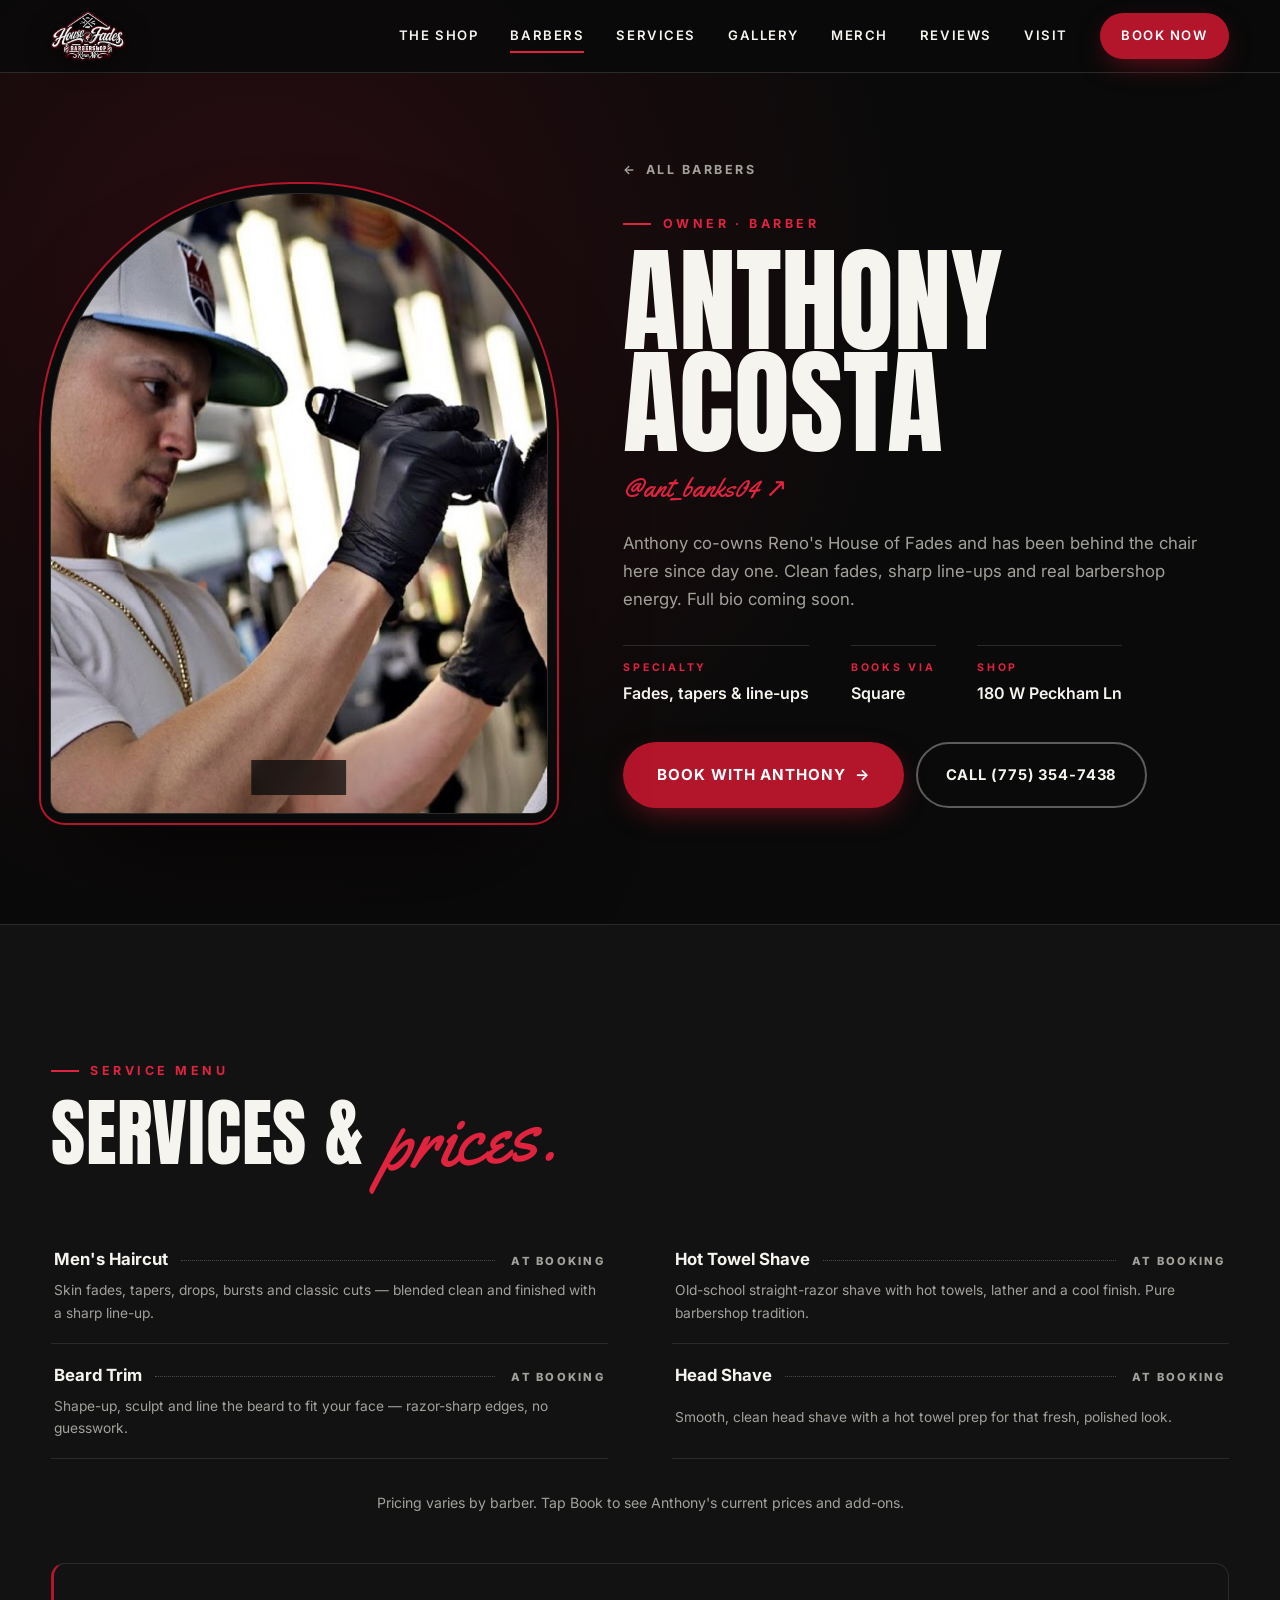
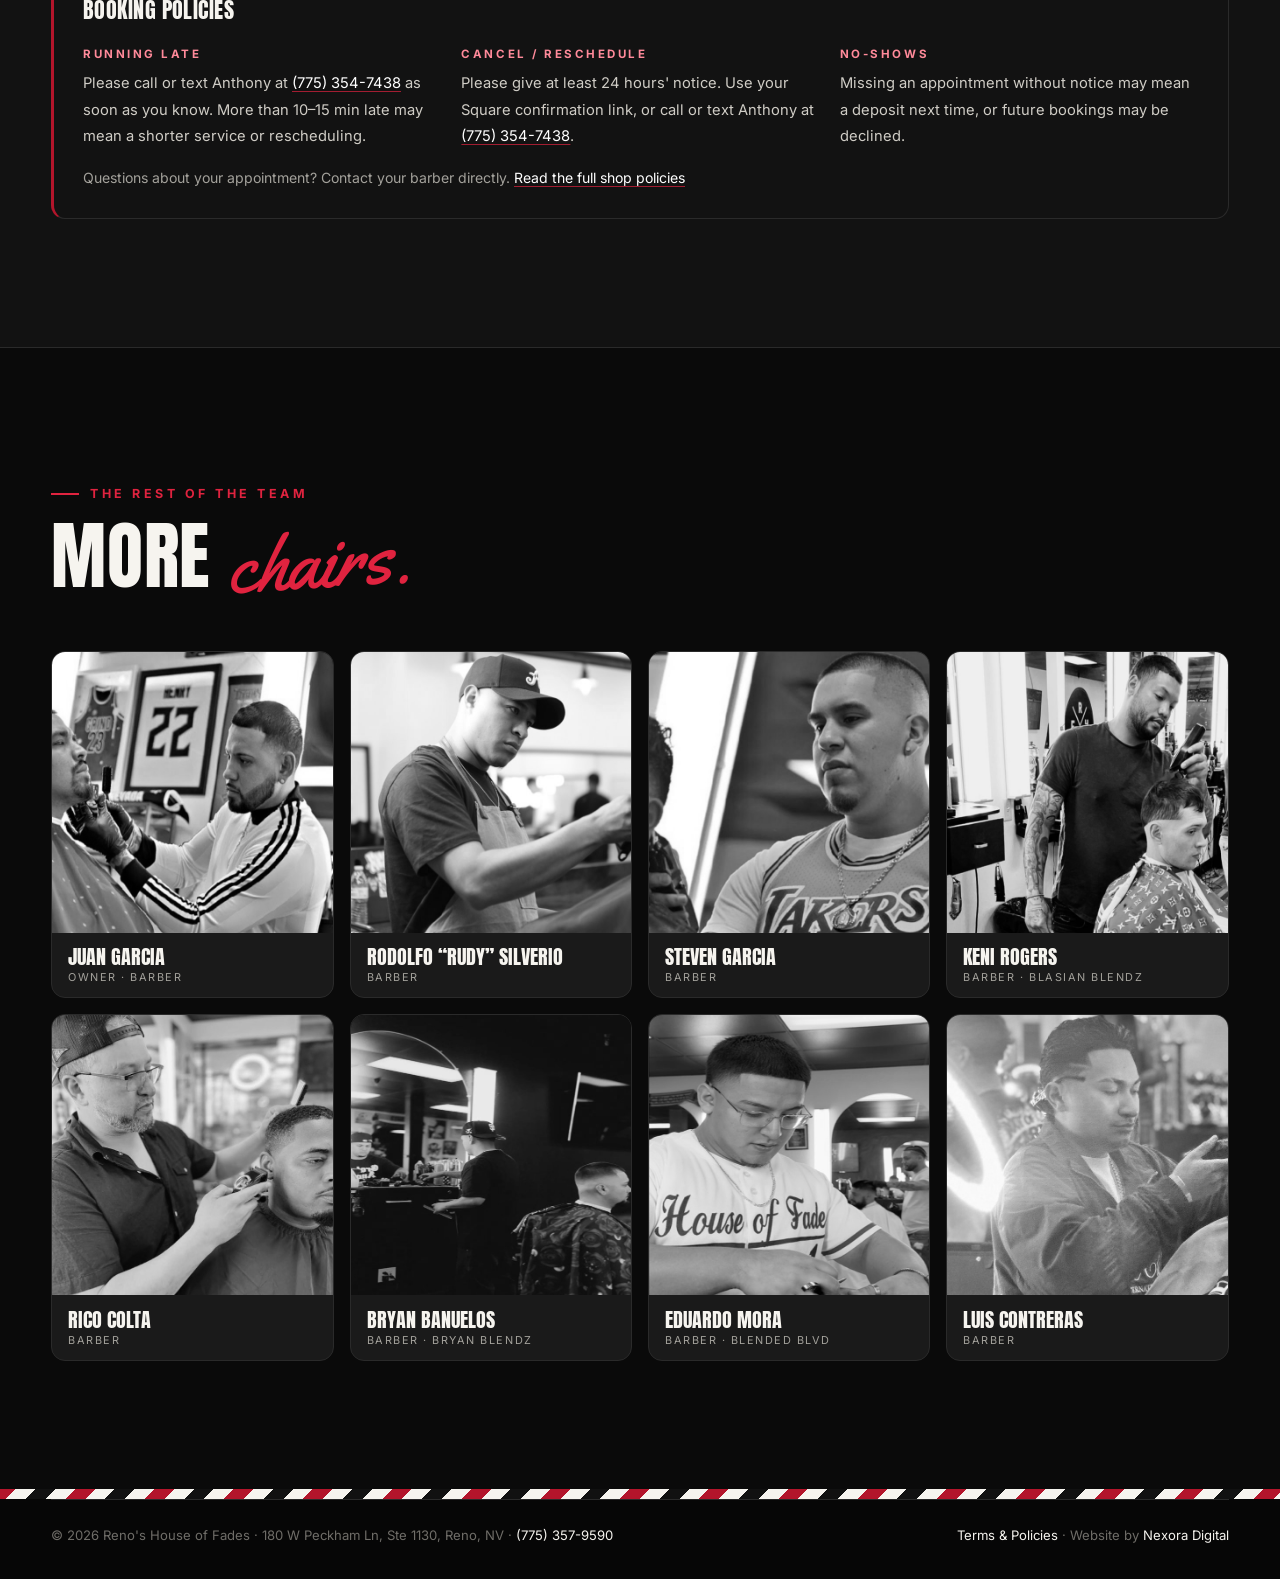
==== commit 0dffb8be: "Fix mobile menu when scrolled - Header blur moved to a pseudo-element so the full-screen menu is no " ====
--- a/barber.html
+++ b/barber.html
@@ -113,7 +113,8 @@
     <a href="#" class="primary" data-book target="_blank" rel="noopener" id="mBook">Book Now</a>
   </div>
 
+  <script src="js/nav.js?v=1"></script>
   <script src="js/data.js?v=10"></script>
-  <script src="js/barber.js?v=2"></script>
+  <script src="js/barber.js?v=3"></script>
 </body>
 </html>
--- a/css/styles.css
+++ b/css/styles.css
@@ -20,7 +20,7 @@
   --ease:cubic-bezier(.2,.8,.2,1);
 }
 *{box-sizing:border-box;margin:0;padding:0}
-html{scroll-behavior:smooth}
+html{scroll-behavior:smooth;scroll-padding-top:84px}
 body{background:var(--black);color:var(--white);font-family:var(--body);line-height:1.65;-webkit-font-smoothing:antialiased;overflow-x:hidden}
 img,video{display:block;max-width:100%}
 a{color:inherit;text-decoration:none}
@@ -61,7 +61,9 @@
 
 /* ---------- Nav ---------- */
 .nav{position:fixed;inset:0 0 auto;z-index:100;display:flex;align-items:center;justify-content:space-between;padding:1.1rem 4%;transition:background .4s,padding .4s,border-color .4s;border-bottom:1px solid transparent}
-.nav.scrolled{background:rgba(10,10,10,.88);backdrop-filter:blur(14px);padding:.7rem 4%;border-color:var(--line)}
+.nav::before{content:"";position:absolute;inset:0;z-index:-1;background:rgba(10,10,10,.88);-webkit-backdrop-filter:blur(14px);backdrop-filter:blur(14px);opacity:0;transition:opacity .4s;pointer-events:none}
+.nav.scrolled{padding:.7rem 4%;border-color:var(--line)}
+.nav.scrolled::before{opacity:1}
 .nav-logo img{height:66px;width:auto;transition:height .4s;filter:drop-shadow(0 4px 12px rgba(0,0,0,.5))}
 .nav.scrolled .nav-logo img{height:50px}
 .nav-links{display:flex;align-items:center;gap:2rem}
@@ -331,9 +333,16 @@
   .service-grid{grid-template-columns:repeat(2,1fr)}
 }
 @media (max-width:900px){
-  .nav-links{position:fixed;inset:0;background:rgba(8,8,8,.98);flex-direction:column;justify-content:center;gap:1.8rem;transform:translateX(100%);transition:transform .5s var(--ease)}
-  .nav-links.open{transform:none}
-  .nav-links a{font-size:1.15rem}
+  .nav-links{position:fixed;inset:0;height:100vh;height:100dvh;background:rgba(8,8,8,.98);flex-direction:column;justify-content:center;gap:1.1rem;padding:5.5rem 1.5rem calc(2rem + env(safe-area-inset-bottom));overflow-y:auto;overscroll-behavior:contain;-webkit-overflow-scrolling:touch;transform:translateX(100%);visibility:hidden;transition:transform .45s var(--ease),visibility 0s linear .45s}
+  .nav-links.open{transform:none;visibility:visible;transition:transform .45s var(--ease),visibility 0s}
+  .nav-links a{font-size:1.15rem;padding:.55rem 1.5rem;min-height:44px;display:flex;align-items:center;justify-content:center;flex-shrink:0}
+  .nav-links a.nav-cta{margin-top:.8rem}
+  .nav-links a:not(.btn)::after{bottom:2px;left:1.5rem;right:1.5rem;width:auto;transform:scaleX(0);transition:transform .3s var(--ease)}
+  .nav-links a:not(.btn):hover::after{width:auto;transform:scaleX(1)}
+  body.menu-open{position:fixed;left:0;right:0;overflow:hidden}
+  body.menu-open .mobile-bar{display:none}
+  .nav-links a.active::after{transform:scaleX(1)}
+  @media (max-height:640px){.nav-links{justify-content:flex-start;gap:.4rem}}
   .burger{display:block}
   .about-grid,.inside-grid,.merch-grid,.visit-grid{grid-template-columns:1fr}
   .about-badge{right:.6rem;bottom:-1.4rem;width:110px;height:110px}
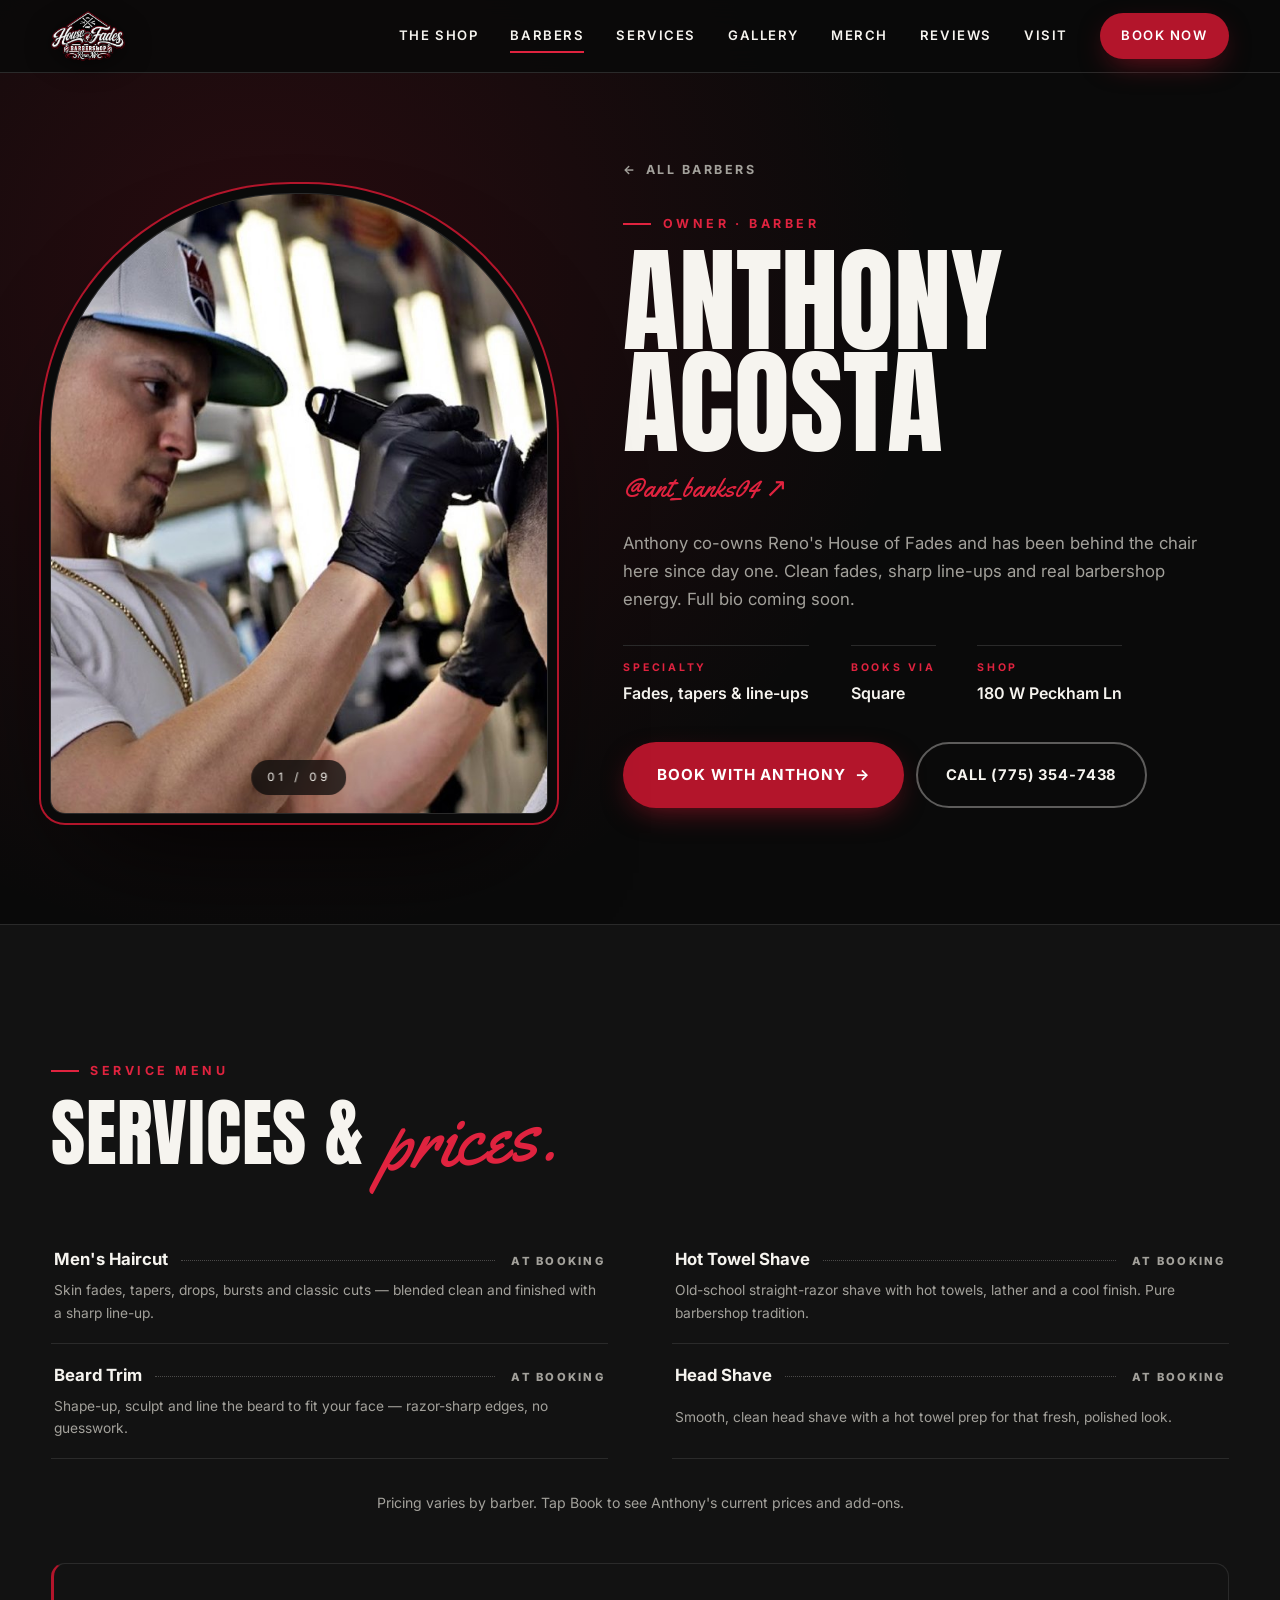
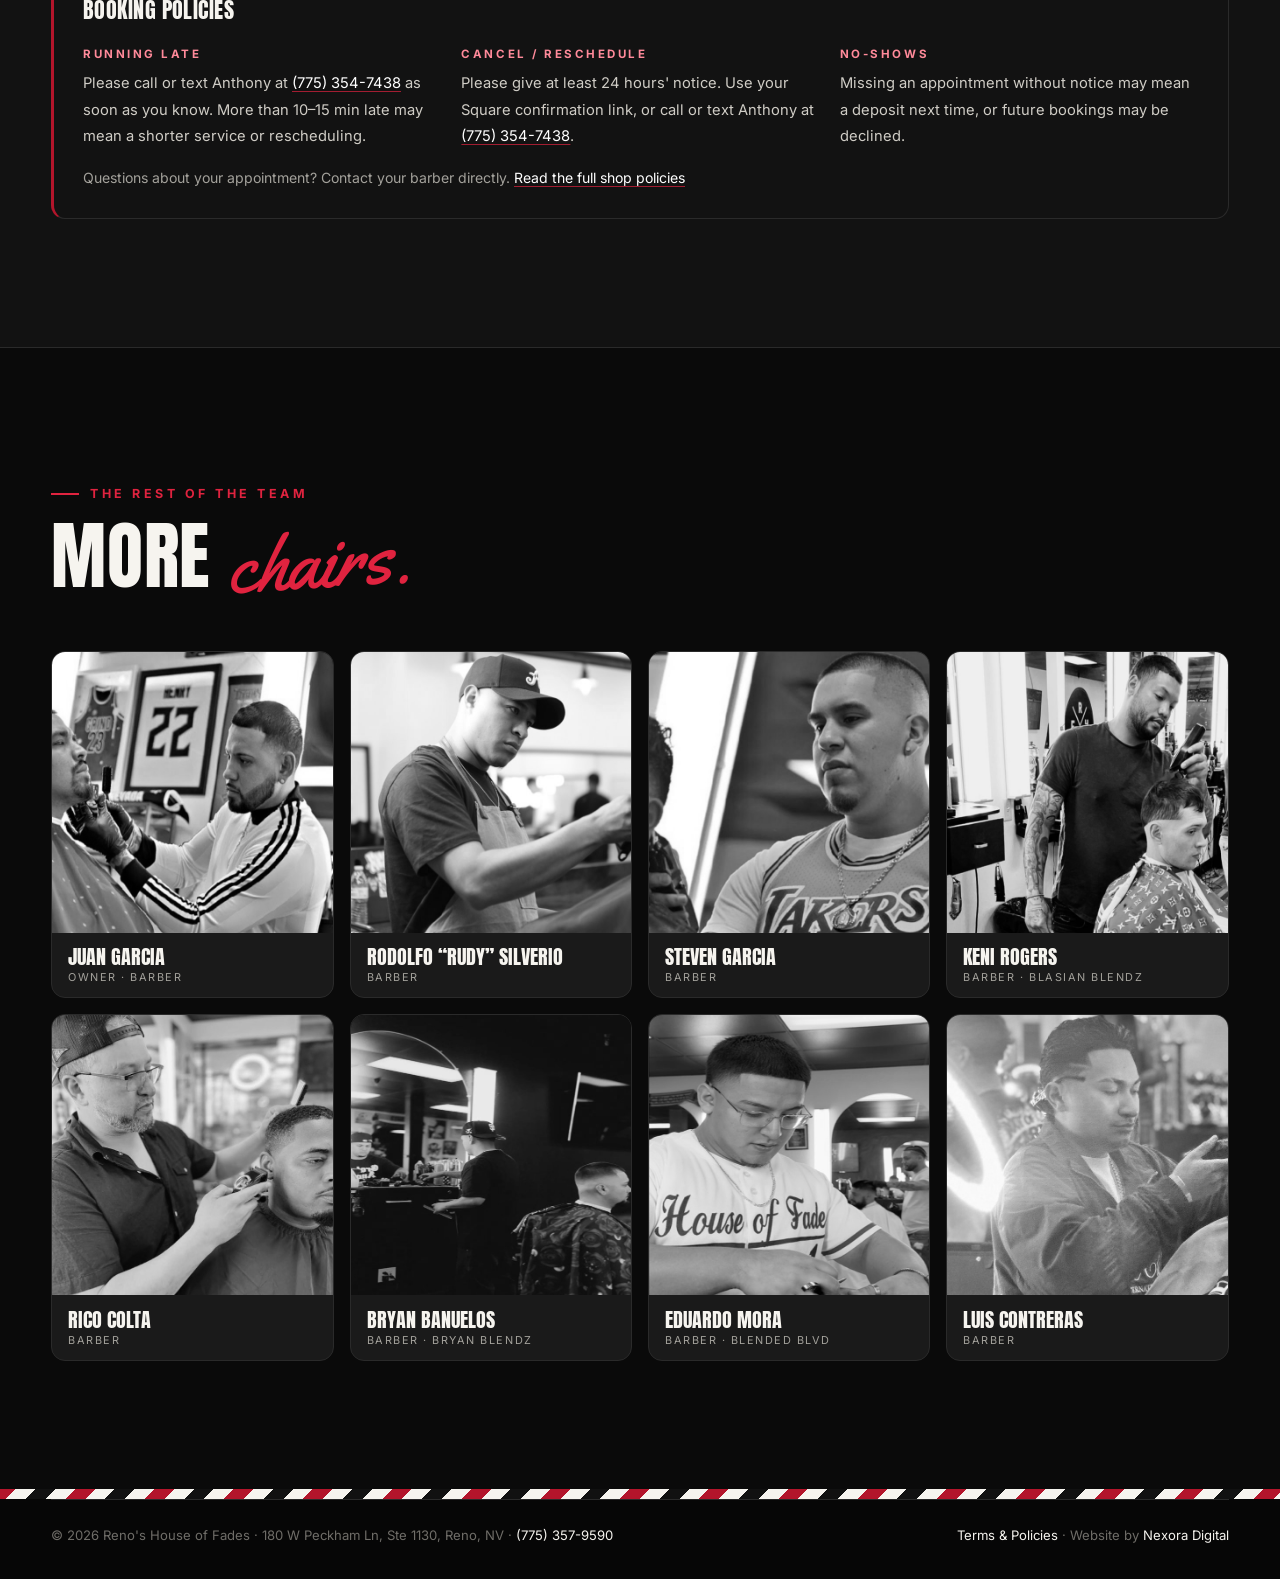
==== commit ff932028: "Hero: replace block-letter title with House of Fades script wordmark - Wordmark cut from client artw" ====
--- a/barber.html
+++ b/barber.html
@@ -11,7 +11,7 @@
   <link rel="preconnect" href="https://fonts.googleapis.com" />
   <link rel="preconnect" href="https://fonts.gstatic.com" crossorigin />
   <link href="https://fonts.googleapis.com/css2?family=Anton&family=Inter:wght@400;500;600;700;800&family=Yellowtail&display=swap" rel="stylesheet" />
-  <link rel="stylesheet" href="css/styles.css?v=12" />
+  <link rel="stylesheet" href="css/styles.css?v=13" />
 </head>
 <body class="page-barber">
 
--- a/css/styles.css
+++ b/css/styles.css
@@ -89,6 +89,8 @@
 .hero-title .line{display:block;font-size:clamp(1.6rem,4vw,2.8rem);letter-spacing:.35em;color:var(--cream)}
 .hero-title .big{font-size:clamp(3.6rem,13vw,10.5rem);letter-spacing:.01em;color:var(--white);text-shadow:0 10px 40px rgba(0,0,0,.5)}
 .hero-title em{font-family:var(--script);font-style:normal;text-transform:none;font-size:.55em;color:var(--blue-2);display:inline-block;transform:translateY(-.15em) rotate(-8deg);margin:0 .05em}
+.hero-wordmark{display:block;margin:.45rem auto 0;width:min(92vw,880px)}
+.hero-wordmark img{width:100%;height:auto;margin:0 auto;transform:rotate(-3deg);filter:drop-shadow(0 14px 34px rgba(0,0,0,.65))}
 .hero-sub{font-size:clamp(1rem,1.6vw,1.2rem);color:#d8d5ce;max-width:640px;margin:0 auto 2.2rem}
 .hero-ctas{display:flex;gap:1rem;justify-content:center;flex-wrap:wrap}
 .hero-status{margin-top:2rem;font-size:.85rem;color:var(--muted);letter-spacing:.05em}
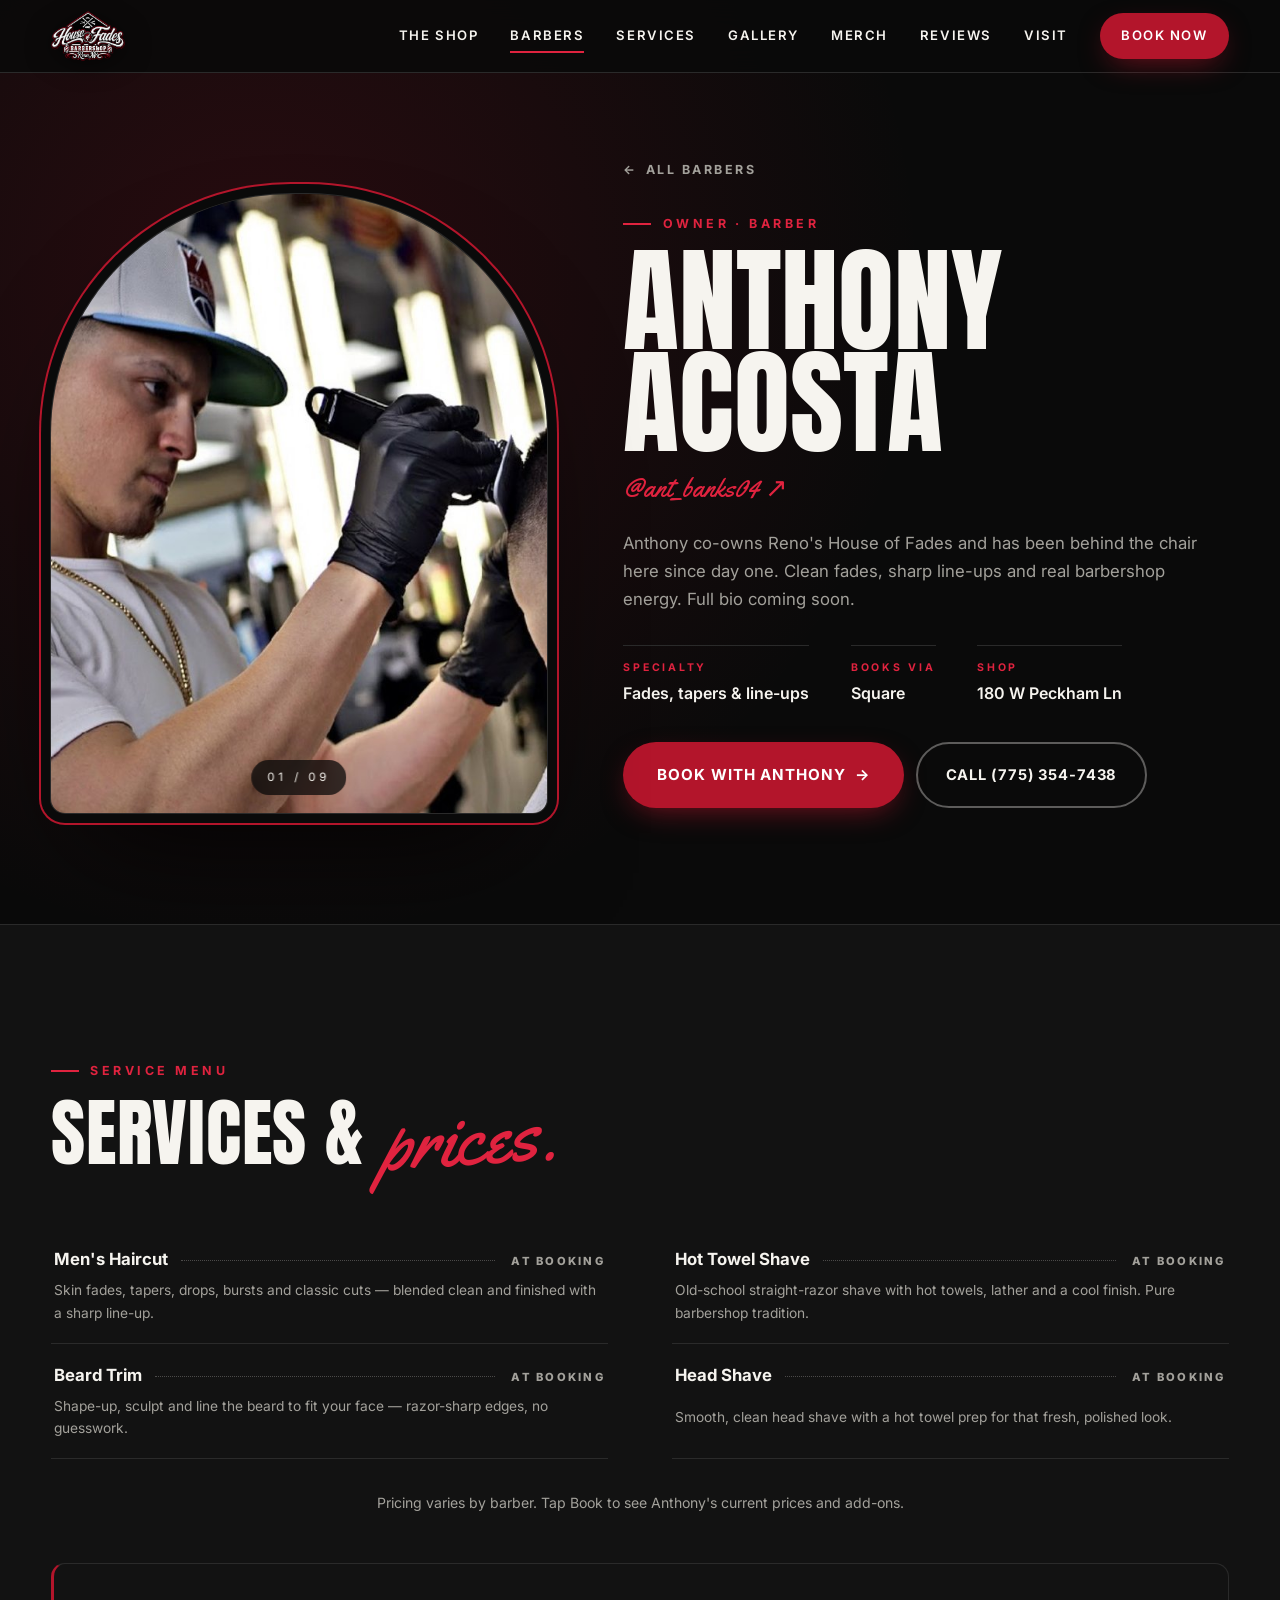
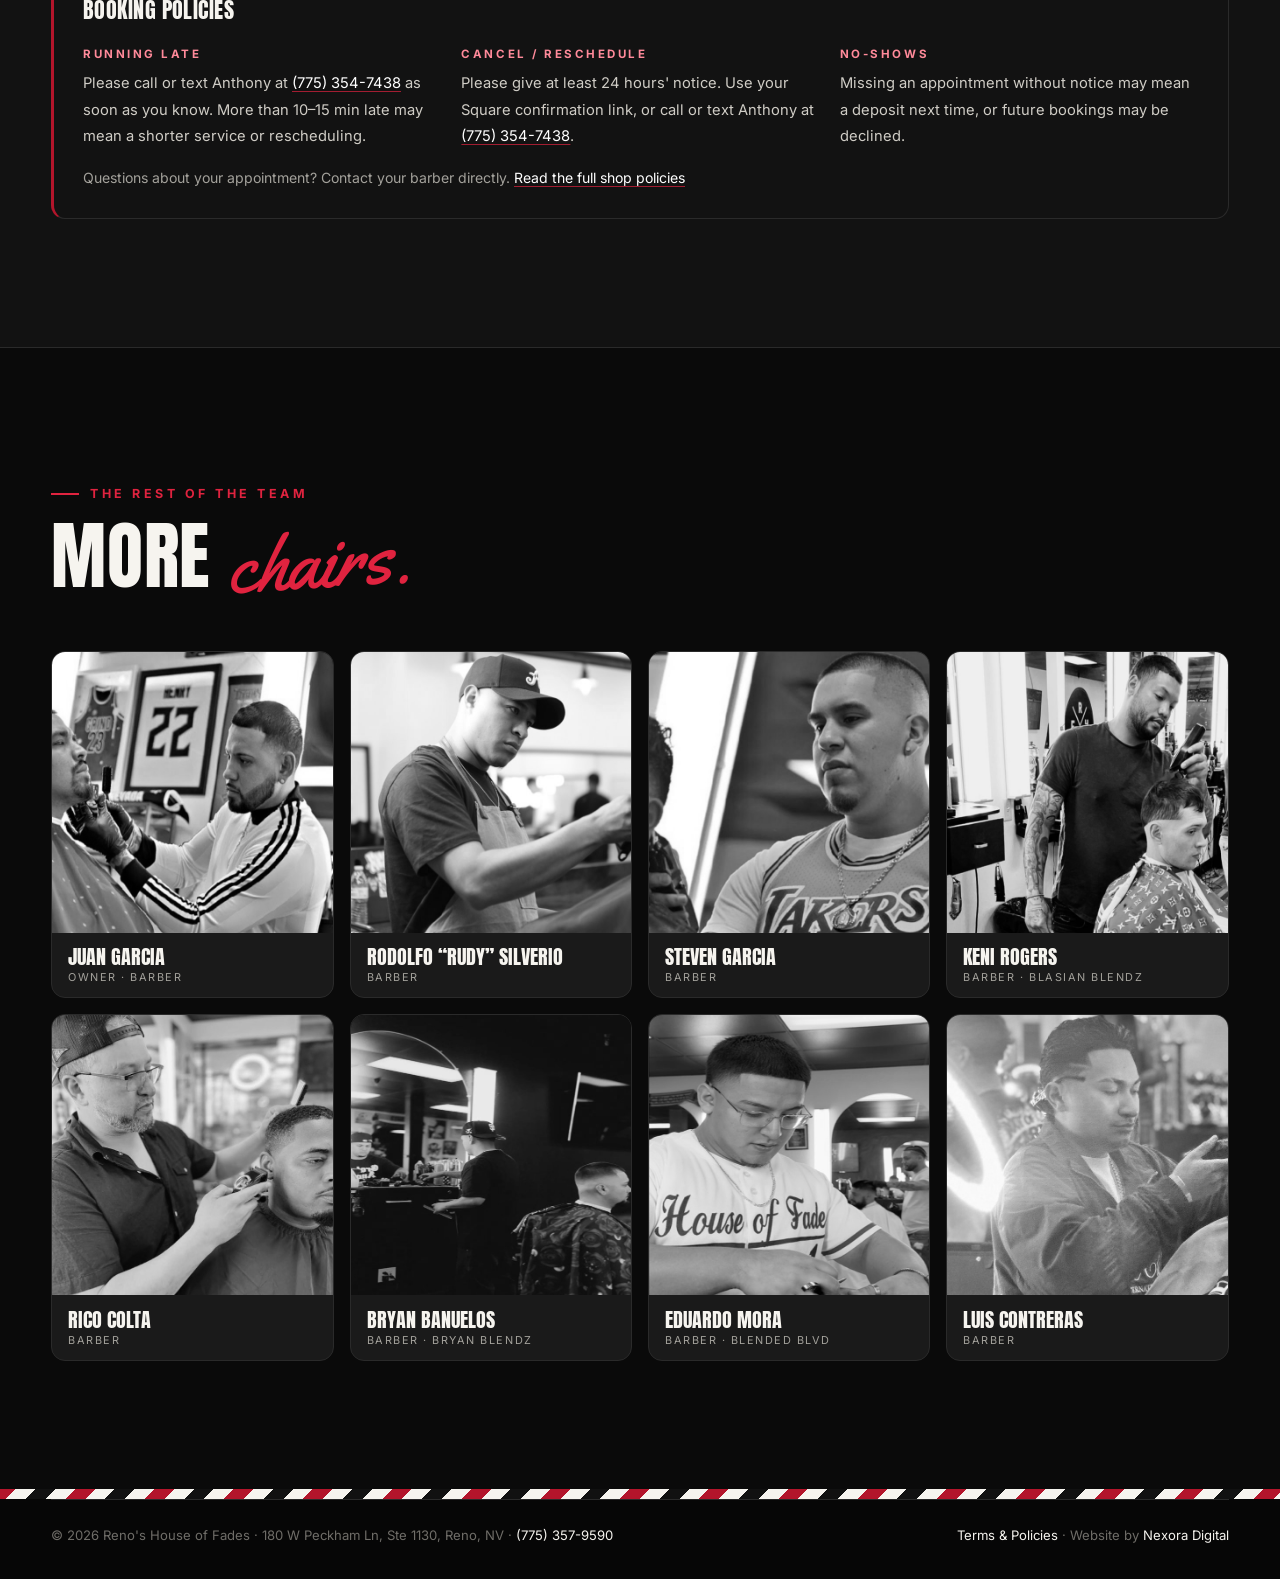
==== commit 3578e8bb: "Add Instagram links for Juan Garcia, Steven Garcia, Bryan Banuelos, Eduardo Mora Co-Authored-By: Cla" ====
--- a/barber.html
+++ b/barber.html
@@ -11,7 +11,7 @@
   <link rel="preconnect" href="https://fonts.googleapis.com" />
   <link rel="preconnect" href="https://fonts.gstatic.com" crossorigin />
   <link href="https://fonts.googleapis.com/css2?family=Anton&family=Inter:wght@400;500;600;700;800&family=Yellowtail&display=swap" rel="stylesheet" />
-  <link rel="stylesheet" href="css/styles.css?v=13" />
+  <link rel="stylesheet" href="css/styles.css?v=14" />
 </head>
 <body class="page-barber">
 
@@ -114,7 +114,7 @@
   </div>
 
   <script src="js/nav.js?v=1"></script>
-  <script src="js/data.js?v=10"></script>
+  <script src="js/data.js?v=11"></script>
   <script src="js/barber.js?v=3"></script>
 </body>
 </html>
--- a/css/styles.css
+++ b/css/styles.css
@@ -87,6 +87,7 @@
 @keyframes ping{70%{box-shadow:0 0 0 10px rgba(224,35,63,0)}100%{box-shadow:0 0 0 0 rgba(224,35,63,0)}}
 .hero-title{font-family:var(--display);font-weight:400;text-transform:uppercase;line-height:.88;margin:1.6rem 0 1.4rem}
 .hero-title .line{display:block;font-size:clamp(1.6rem,4vw,2.8rem);letter-spacing:.35em;color:var(--cream)}
+.hero-title > .line:first-child{color:var(--blue);text-shadow:1px 0 0 var(--cream),-1px 0 0 var(--cream),0 1px 0 var(--cream),0 -1px 0 var(--cream),1px 1px 0 var(--cream),-1px -1px 0 var(--cream),1px -1px 0 var(--cream),-1px 1px 0 var(--cream),0 8px 24px rgba(0,0,0,.6)}
 .hero-title .big{font-size:clamp(3.6rem,13vw,10.5rem);letter-spacing:.01em;color:var(--white);text-shadow:0 10px 40px rgba(0,0,0,.5)}
 .hero-title em{font-family:var(--script);font-style:normal;text-transform:none;font-size:.55em;color:var(--blue-2);display:inline-block;transform:translateY(-.15em) rotate(-8deg);margin:0 .05em}
 .hero-wordmark{display:block;margin:.45rem auto 0;width:min(92vw,880px)}
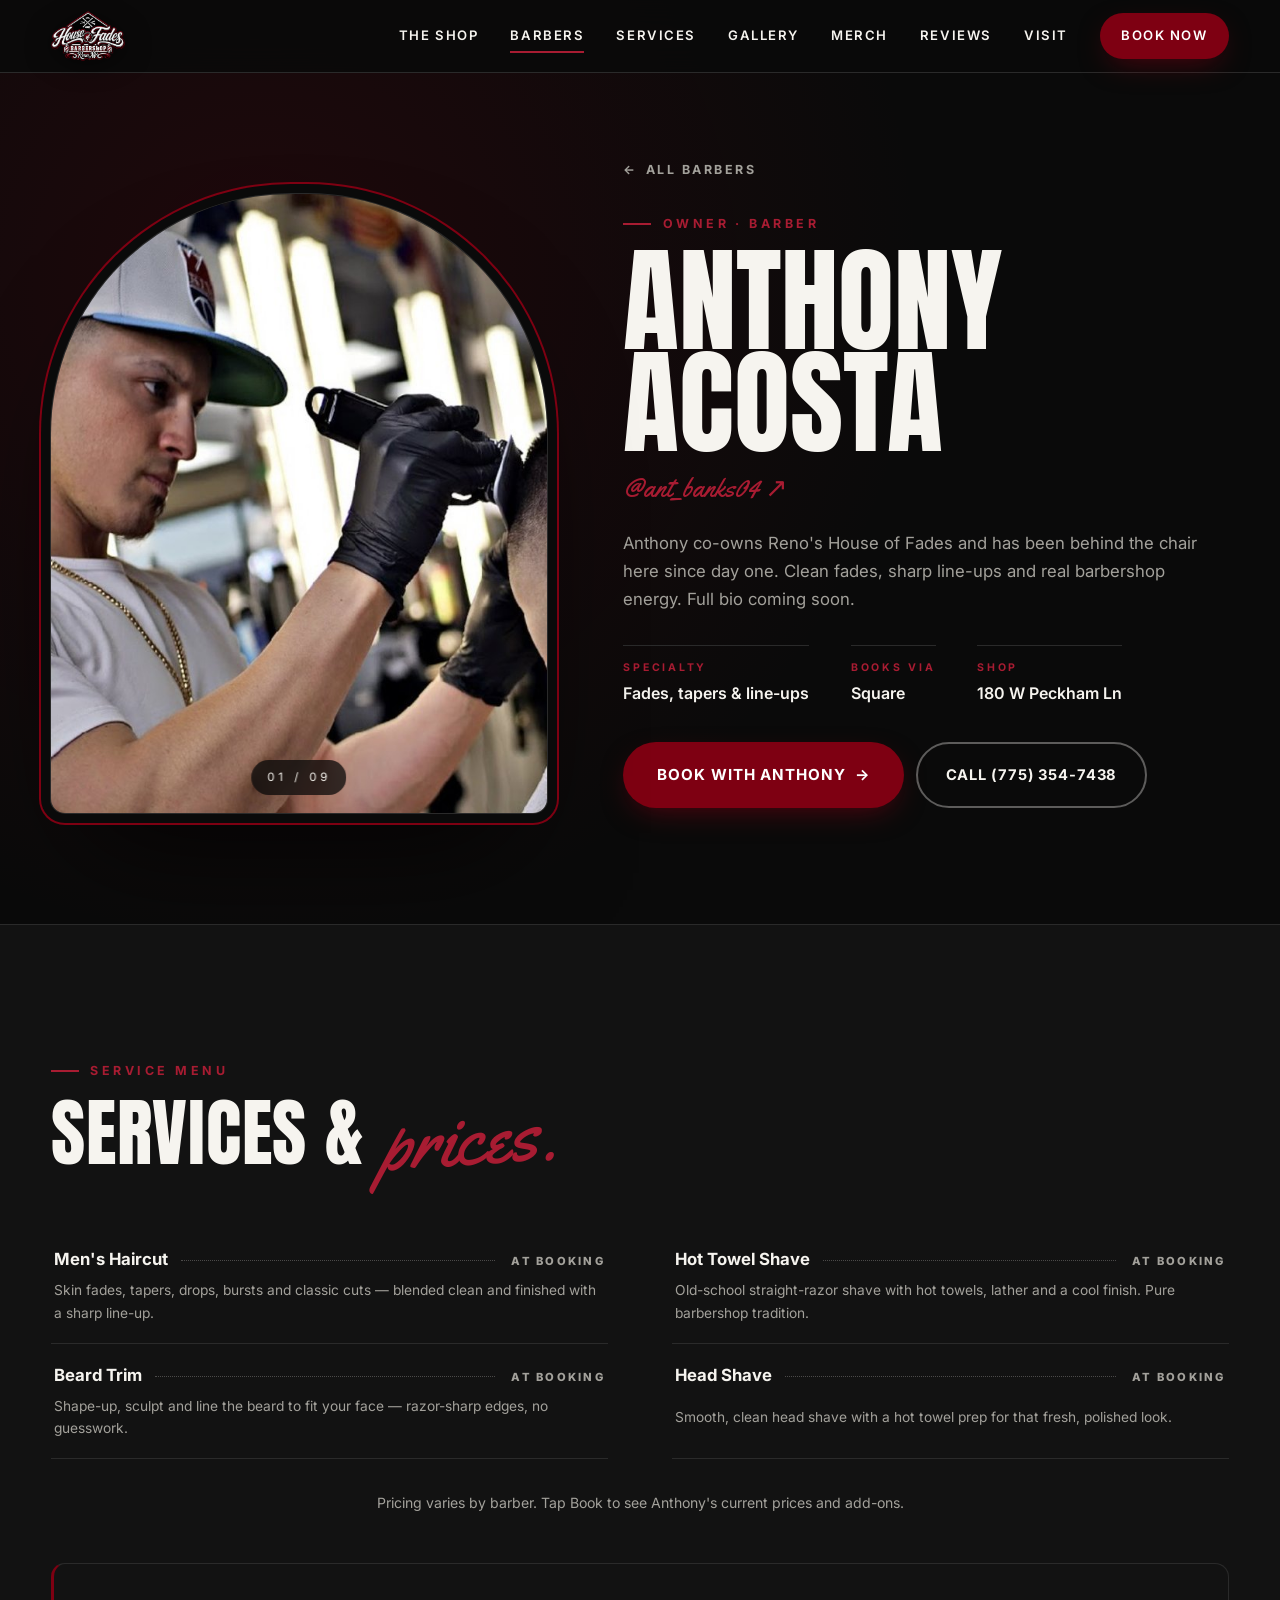
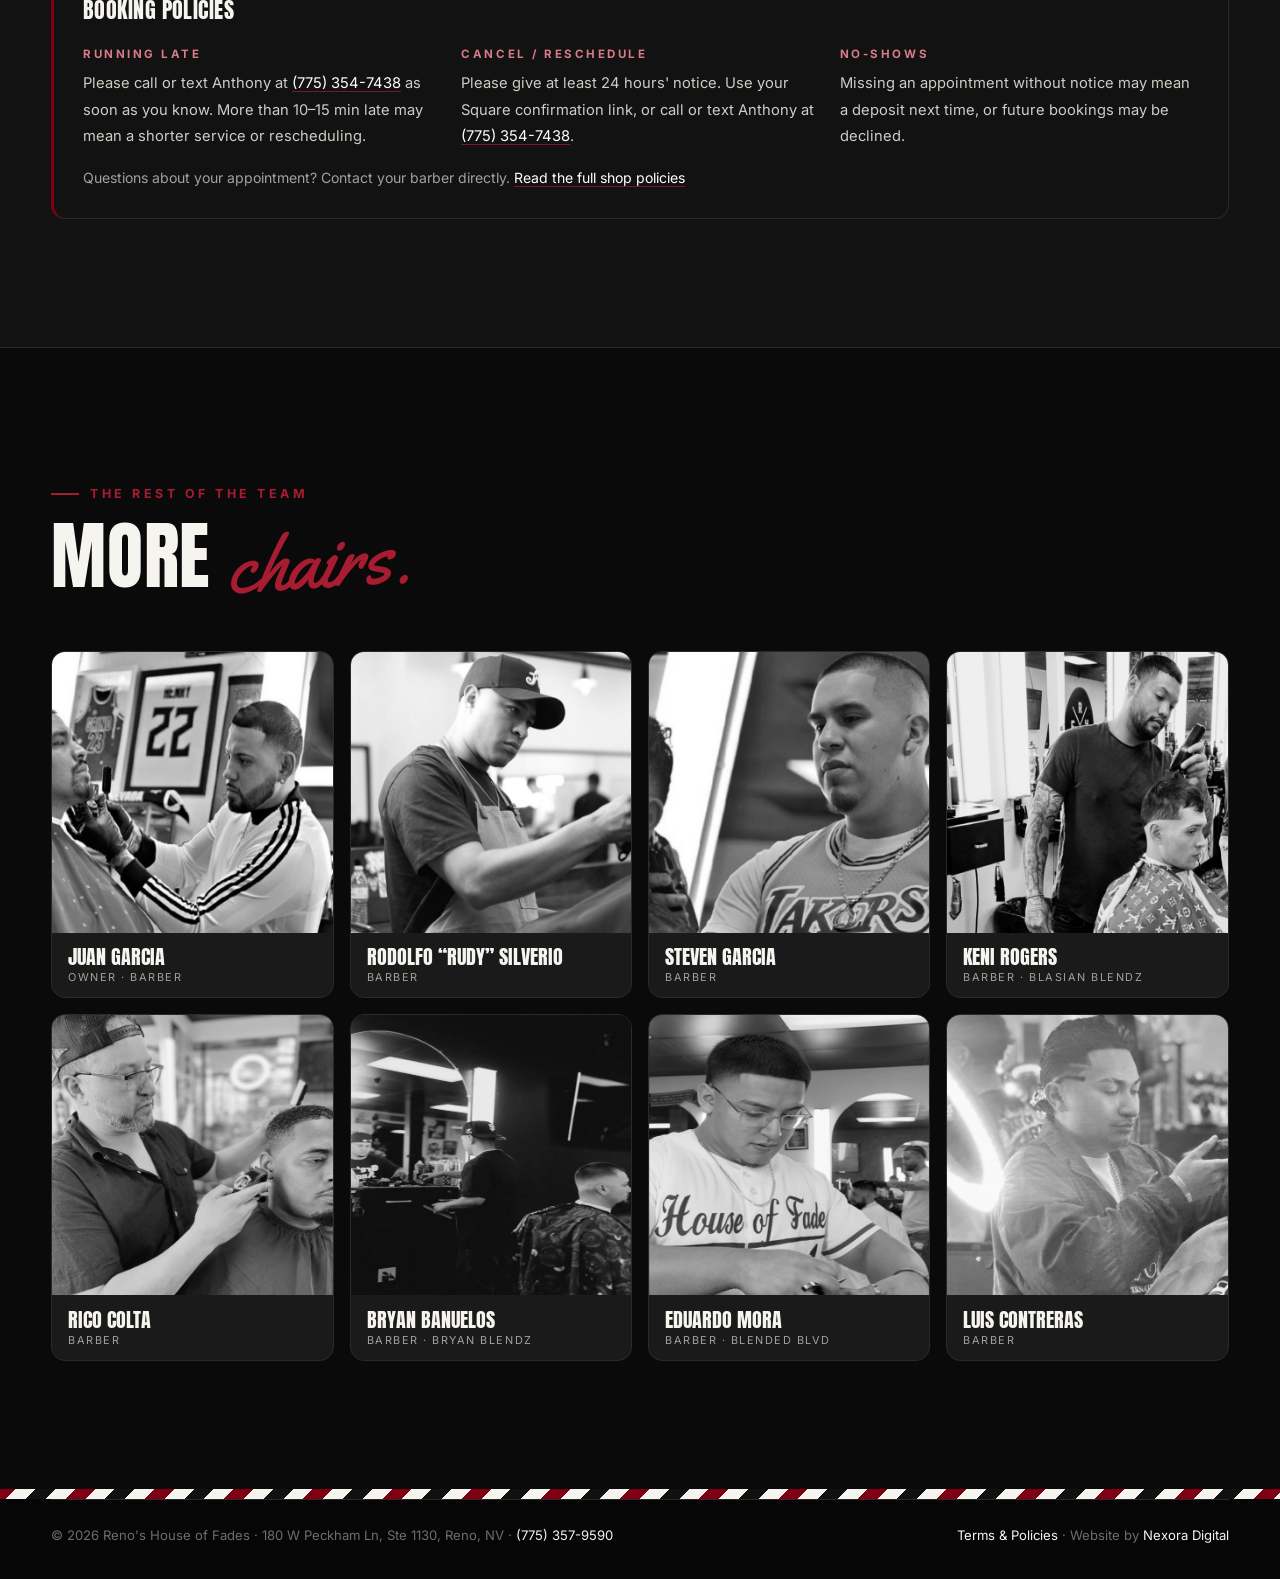
==== commit 43020f00: "Match all site reds to the wine red in the House of Fades logo (#7E0012) - Buttons, accents, wordmar" ====
--- a/barber.html
+++ b/barber.html
@@ -11,7 +11,7 @@
   <link rel="preconnect" href="https://fonts.googleapis.com" />
   <link rel="preconnect" href="https://fonts.gstatic.com" crossorigin />
   <link href="https://fonts.googleapis.com/css2?family=Anton&family=Inter:wght@400;500;600;700;800&family=Yellowtail&display=swap" rel="stylesheet" />
-  <link rel="stylesheet" href="css/styles.css?v=14" />
+  <link rel="stylesheet" href="css/styles.css?v=15" />
 </head>
 <body class="page-barber">
 
--- a/css/styles.css
+++ b/css/styles.css
@@ -9,10 +9,10 @@
   --line:#2a2a2a;
   --white:#f6f4ef;
   --muted:#a3a19b;
-  --blue:#b3152b;   /* HOF red (was blue; var name kept so nothing breaks) */
-  --blue-2:#e0233f;
+  --blue:#7e0012;   /* HOF wine red, matched to the shop logo (var name kept so nothing breaks) */
+  --blue-2:#a81c32;
   --cream:#e9dcc4;
-  --red:#c8102e;
+  --red:#7e0012;
   --display:'Anton', 'Impact', sans-serif;
   --script:'Yellowtail', cursive;
   --body:'Inter', system-ui, sans-serif;
@@ -43,7 +43,7 @@
 /* ---------- Buttons ---------- */
 .btn{display:inline-flex;align-items:center;gap:.55rem;padding:1rem 1.7rem;border-radius:999px;font-weight:700;font-size:.92rem;letter-spacing:.06em;text-transform:uppercase;transition:transform .3s var(--ease),background .3s,color .3s,border-color .3s,box-shadow .3s;border:2px solid transparent;cursor:pointer}
 .btn:hover{transform:translateY(-2px)}
-.btn-blue{background:var(--blue);color:#fff;box-shadow:0 10px 30px -10px rgba(179,21,43,.7)}
+.btn-blue{background:var(--blue);color:#fff;box-shadow:0 10px 30px -10px rgba(126,0,18,.7)}
 .btn-blue:hover{background:var(--blue-2)}
 .btn-ghost{border-color:rgba(246,244,239,.35);color:var(--white)}
 .btn-ghost:hover{border-color:var(--white);background:var(--white);color:var(--black)}
@@ -83,8 +83,8 @@
 .hero-shade{position:absolute;inset:0;background:radial-gradient(ellipse at center,rgba(10,10,10,.45) 0%,rgba(10,10,10,.85) 70%),linear-gradient(180deg,rgba(10,10,10,.5),rgba(10,10,10,.2) 40%,var(--black))}
 .hero-inner{position:relative;z-index:2;padding:7rem 5% 5rem;max-width:1100px}
 .eyebrow{display:inline-flex;align-items:center;gap:.6rem;font-size:.8rem;letter-spacing:.3em;text-transform:uppercase;font-weight:700;padding:.55rem 1.1rem;border:1px solid rgba(246,244,239,.25);border-radius:99px;background:rgba(10,10,10,.35);backdrop-filter:blur(6px)}
-.dot{width:8px;height:8px;border-radius:50%;background:var(--blue-2);box-shadow:0 0 0 0 rgba(224,35,63,.7);animation:ping 2s infinite}
-@keyframes ping{70%{box-shadow:0 0 0 10px rgba(224,35,63,0)}100%{box-shadow:0 0 0 0 rgba(224,35,63,0)}}
+.dot{width:8px;height:8px;border-radius:50%;background:var(--blue-2);box-shadow:0 0 0 0 rgba(168,28,50,.7);animation:ping 2s infinite}
+@keyframes ping{70%{box-shadow:0 0 0 10px rgba(168,28,50,0)}100%{box-shadow:0 0 0 0 rgba(168,28,50,0)}}
 .hero-title{font-family:var(--display);font-weight:400;text-transform:uppercase;line-height:.88;margin:1.6rem 0 1.4rem}
 .hero-title .line{display:block;font-size:clamp(1.6rem,4vw,2.8rem);letter-spacing:.35em;color:var(--cream)}
 .hero-title > .line:first-child{color:var(--blue);text-shadow:1px 0 0 var(--cream),-1px 0 0 var(--cream),0 1px 0 var(--cream),0 -1px 0 var(--cream),1px 1px 0 var(--cream),-1px -1px 0 var(--cream),1px -1px 0 var(--cream),-1px 1px 0 var(--cream),0 8px 24px rgba(0,0,0,.6)}
@@ -126,14 +126,14 @@
 .barbers::before{content:"";position:absolute;inset:0;background:url('../assets/img/logo-white.png') center/60% no-repeat;opacity:.025;pointer-events:none}
 .barber-grid{display:grid;grid-template-columns:repeat(3,1fr);gap:1.6rem}
 .barber{position:relative;display:block;aspect-ratio:4/5.3;border-radius:var(--radius);overflow:hidden;background:#0e0e0e;border:1px solid var(--line);isolation:isolate;transition:transform .5s var(--ease),border-color .3s,box-shadow .5s}
-.barber:hover{transform:translateY(-6px);border-color:var(--blue);box-shadow:0 30px 60px -25px rgba(179,21,43,.55)}
+.barber:hover{transform:translateY(-6px);border-color:var(--blue);box-shadow:0 30px 60px -25px rgba(126,0,18,.55)}
 .barber-photo{position:absolute;inset:0;overflow:hidden;background:#0e0e0e}
 .barber-photo img{width:100%;height:100%;object-fit:cover;object-position:center 25%;transition:transform .8s var(--ease),filter .6s;filter:grayscale(1) contrast(1.05) brightness(.9)}
 .barber:hover .barber-photo img{transform:scale(1.06);filter:grayscale(0) contrast(1.03) brightness(1)}
 .barber-shade{position:absolute;inset:0;z-index:1;pointer-events:none;background:linear-gradient(180deg,rgba(10,10,10,.55) 0%,transparent 22%,transparent 45%,rgba(10,10,10,.92) 82%,#0a0a0a 100%)}
 .barber-top{position:absolute;top:1.1rem;left:1.2rem;right:1.2rem;z-index:2;display:flex;justify-content:space-between;align-items:center;font-size:.76rem;letter-spacing:.3em;color:var(--white)}
 .barber-handle{letter-spacing:.04em;color:rgba(246,244,239,.75);font-size:.85rem}
-.barber-view{position:absolute;z-index:3;top:50%;left:50%;width:104px;height:104px;margin:-52px 0 0 -52px;border-radius:50%;display:grid;place-items:center;background:var(--blue);color:#fff;font-size:.78rem;font-weight:800;letter-spacing:.25em;text-transform:uppercase;transform:scale(0);transition:transform .45s var(--ease);box-shadow:0 20px 40px -10px rgba(179,21,43,.7)}
+.barber-view{position:absolute;z-index:3;top:50%;left:50%;width:104px;height:104px;margin:-52px 0 0 -52px;border-radius:50%;display:grid;place-items:center;background:var(--blue);color:#fff;font-size:.78rem;font-weight:800;letter-spacing:.25em;text-transform:uppercase;transform:scale(0);transition:transform .45s var(--ease);box-shadow:0 20px 40px -10px rgba(126,0,18,.7)}
 .barber:hover .barber-view{transform:scale(1)}
 .barber-body{position:absolute;left:0;right:0;bottom:0;z-index:2;padding:1.4rem 1.3rem 1.3rem;display:flex;flex-direction:column}
 .barber-role{font-size:.72rem;font-weight:700;letter-spacing:.28em;text-transform:uppercase;color:var(--blue-2);margin-bottom:.35rem}
@@ -143,7 +143,7 @@
 .barber-link b{display:inline-block;color:var(--blue-2);transition:transform .3s var(--ease)}
 .barber:hover .barber-link b{transform:translateX(5px)}
 .monogram{position:absolute;inset:0;display:grid;place-items:center;background:
-  radial-gradient(circle at 50% 38%,rgba(179,21,43,.28),transparent 60%),
+  radial-gradient(circle at 50% 38%,rgba(126,0,18,.28),transparent 60%),
   repeating-linear-gradient(-45deg,#111 0 14px,#141414 14px 28px)}
 .monogram span{font-family:var(--display);font-size:4.4rem;width:120px;height:120px;border-radius:50%;display:grid;place-items:center;border:2px solid rgba(246,244,239,.18);background:rgba(10,10,10,.6);color:var(--white);letter-spacing:.02em;line-height:1}
 .monogram small{display:none}
@@ -186,7 +186,7 @@
 /* ---------- Anniversary ---------- */
 .anniversary{overflow:hidden;text-align:center;padding:clamp(7rem,14vw,11rem) 0}
 .ann-bg{position:absolute;inset:-10% 0;background-size:cover;background-position:center;filter:grayscale(1) contrast(1.1) brightness(.35);will-change:transform}
-.anniversary::after{content:"";position:absolute;inset:0;background:linear-gradient(180deg,var(--black),rgba(10,10,10,.2) 30%,rgba(10,10,10,.2) 70%,var(--black)),rgba(179,21,43,.18);mix-blend-mode:normal}
+.anniversary::after{content:"";position:absolute;inset:0;background:linear-gradient(180deg,var(--black),rgba(10,10,10,.2) 30%,rgba(10,10,10,.2) 70%,var(--black)),rgba(126,0,18,.18);mix-blend-mode:normal}
 .ann-inner{position:relative;z-index:2;max-width:760px}
 .ann-title{font-family:var(--display);font-weight:400;text-transform:uppercase;font-size:clamp(4rem,12vw,9rem);line-height:.88;margin-bottom:1.6rem}
 .ann-title .script{color:var(--cream);font-size:.6em}
@@ -194,7 +194,7 @@
 
 /* ---------- Merch ---------- */
 .merch-grid{display:grid;grid-template-columns:1fr 1fr;gap:clamp(2.5rem,6vw,5rem);align-items:center}
-.merch-media{border-radius:var(--radius);overflow:hidden;aspect-ratio:1/1;border:1px solid var(--line);box-shadow:0 30px 60px -20px rgba(179,21,43,.4)}
+.merch-media{border-radius:var(--radius);overflow:hidden;aspect-ratio:1/1;border:1px solid var(--line);box-shadow:0 30px 60px -20px rgba(126,0,18,.4)}
 .merch-media video{width:100%;height:100%;object-fit:cover}
 .merch-copy p{color:#cfccc5;margin-bottom:2rem}
 
@@ -219,7 +219,7 @@
 .slider-nav button{width:46px;height:46px;border-radius:50%;border:2px solid var(--line);background:none;color:var(--white);font-size:1.1rem;cursor:pointer;transition:.3s}
 .slider-nav button:hover{background:var(--white);color:var(--black);border-color:var(--white)}
 .highlights{display:grid;grid-template-columns:repeat(3,1fr);gap:1.4rem}
-.hl{padding:2rem 1.8rem;border-left:3px solid var(--blue);background:linear-gradient(90deg,rgba(179,21,43,.08),transparent)}
+.hl{padding:2rem 1.8rem;border-left:3px solid var(--blue);background:linear-gradient(90deg,rgba(126,0,18,.08),transparent)}
 .hl-num{font-family:var(--display);font-size:1rem;color:var(--blue-2);letter-spacing:.1em}
 .hl h3{font-family:var(--display);font-weight:400;text-transform:uppercase;font-size:1.6rem;margin:.4rem 0 .6rem;letter-spacing:.02em}
 .hl p{color:var(--muted);font-size:.94rem}
@@ -276,7 +276,7 @@
 .btn:hover b{transform:translateX(4px)}
 .page-barber .nav-links a.active::after{width:100%}
 .profile{padding:clamp(8rem,13vw,10rem) 0 clamp(3rem,6vw,5rem);position:relative;overflow:hidden}
-.profile::before{content:"";position:absolute;inset:0;background:radial-gradient(circle at 20% 30%,rgba(179,21,43,.18),transparent 55%);pointer-events:none}
+.profile::before{content:"";position:absolute;inset:0;background:radial-gradient(circle at 20% 30%,rgba(126,0,18,.18),transparent 55%);pointer-events:none}
 .profile-grid{display:grid;grid-template-columns:.9fr 1.1fr;gap:clamp(2.4rem,6vw,6rem);align-items:center;position:relative}
 .profile-photo{position:relative;aspect-ratio:4/5;overflow:hidden;border-radius:240px 240px 14px 14px;background:#0e0e0e;box-shadow:0 0 0 1px var(--line),0 0 0 10px var(--black),0 0 0 12px var(--blue),0 60px 120px -40px rgba(0,0,0,.9)}
 .profile-photo img{width:100%;height:100%;object-fit:cover;object-position:center 25%}
@@ -295,7 +295,7 @@
 .menu-section{background:var(--ink);border-block:1px solid var(--line)}
 .price-list{display:grid;grid-template-columns:1fr 1fr;gap:0 clamp(2rem,5vw,5rem)}
 .price-row{display:grid;grid-template-columns:1fr auto;align-items:baseline;gap:.3rem 1rem;padding:1.15rem .2rem;border-bottom:1px solid var(--line);transition:padding .3s var(--ease),background .3s}
-.price-row:hover{padding-inline:.7rem;background:linear-gradient(90deg,rgba(179,21,43,.1),transparent)}
+.price-row:hover{padding-inline:.7rem;background:linear-gradient(90deg,rgba(126,0,18,.1),transparent)}
 .price-name{font-weight:700;font-size:1.05rem;display:flex;align-items:baseline;gap:.8rem}
 .price-name::after{content:"";flex:1;min-width:20px;border-bottom:1px dotted rgba(246,244,239,.25);transform:translateY(-4px)}
 .price{font-family:var(--display);font-size:1.7rem;line-height:1;color:var(--blue-2)}
@@ -376,19 +376,19 @@
 }
 
 /* ---------- Remodel Sneak Peek ---------- */
-.remodel{--hof-red:#b3152b;--hof-red-2:#e0233f;overflow:hidden;background:#070707;border-block:1px solid var(--line)}
+.remodel{--hof-red:#7e0012;--hof-red-2:#a81c32;overflow:hidden;background:#070707;border-block:1px solid var(--line)}
 .remodel-bg{position:absolute;inset:0;background-size:cover;background-position:center 70%;opacity:.16;filter:blur(2px) saturate(1.2);transform:scale(1.08);animation:remodelDrift 22s ease-in-out infinite alternate}
-.remodel::after{content:"";position:absolute;inset:0;background:radial-gradient(ellipse at 50% 0%,rgba(179,21,43,.22),transparent 60%),linear-gradient(180deg,#070707 0%,rgba(7,7,7,.55) 30%,rgba(7,7,7,.75) 80%,#070707 100%);pointer-events:none}
+.remodel::after{content:"";position:absolute;inset:0;background:radial-gradient(ellipse at 50% 0%,rgba(126,0,18,.22),transparent 60%),linear-gradient(180deg,#070707 0%,rgba(7,7,7,.55) 30%,rgba(7,7,7,.75) 80%,#070707 100%);pointer-events:none}
 .remodel .container{position:relative;z-index:1}
 @keyframes remodelDrift{to{transform:scale(1.16) translateY(-2%)}}
 .remodel-head{text-align:center;max-width:760px;margin:0 auto 3rem}
 .remodel-head .lead{margin-inline:auto;color:#cfccc5}
 .script.red{color:var(--hof-red-2)}
-.soon-badge{display:inline-flex;align-items:center;gap:.6rem;padding:.55rem 1.1rem;border-radius:999px;border:1px solid rgba(224,35,63,.55);background:rgba(179,21,43,.14);color:#ffd9de;font-size:.75rem;font-weight:800;letter-spacing:.3em;text-transform:uppercase;margin-bottom:1.4rem}
-.soon-dot{width:8px;height:8px;border-radius:50%;background:var(--hof-red-2);box-shadow:0 0 0 0 rgba(224,35,63,.7);animation:soonPing 1.6s infinite}
-@keyframes soonPing{70%{box-shadow:0 0 0 10px rgba(224,35,63,0)}100%{box-shadow:0 0 0 0 rgba(224,35,63,0)}}
-
-.peek{position:relative;aspect-ratio:16/10;border-radius:calc(var(--radius) + 4px);overflow:hidden;border:1px solid rgba(255,255,255,.12);box-shadow:0 40px 90px -30px rgba(179,21,43,.55),0 0 0 6px rgba(255,255,255,.03);user-select:none;max-width:1050px;margin:0 auto}
+.soon-badge{display:inline-flex;align-items:center;gap:.6rem;padding:.55rem 1.1rem;border-radius:999px;border:1px solid rgba(168,28,50,.55);background:rgba(126,0,18,.14);color:#ffd9de;font-size:.75rem;font-weight:800;letter-spacing:.3em;text-transform:uppercase;margin-bottom:1.4rem}
+.soon-dot{width:8px;height:8px;border-radius:50%;background:var(--hof-red-2);box-shadow:0 0 0 0 rgba(168,28,50,.7);animation:soonPing 1.6s infinite}
+@keyframes soonPing{70%{box-shadow:0 0 0 10px rgba(168,28,50,0)}100%{box-shadow:0 0 0 0 rgba(168,28,50,0)}}
+
+.peek{position:relative;aspect-ratio:16/10;border-radius:calc(var(--radius) + 4px);overflow:hidden;border:1px solid rgba(255,255,255,.12);box-shadow:0 40px 90px -30px rgba(126,0,18,.55),0 0 0 6px rgba(255,255,255,.03);user-select:none;max-width:1050px;margin:0 auto}
 .peek img{position:absolute;inset:0;width:100%;height:100%;object-fit:cover}
 .peek-after{object-position:center 62%}
 .peek-before{position:absolute;inset:0;clip-path:inset(0 calc(100% - var(--pos)) 0 0)}
@@ -398,7 +398,7 @@
 .peek-range{position:absolute;inset:0;width:100%;height:100%;opacity:0;cursor:ew-resize;z-index:5;margin:0}
 .peek-tag{position:absolute;top:1rem;z-index:4;padding:.4rem .85rem;border-radius:999px;font-size:.7rem;font-weight:800;letter-spacing:.2em;text-transform:uppercase;backdrop-filter:blur(8px)}
 .peek-tag.now{left:1rem;background:rgba(10,10,10,.7);border:1px solid rgba(255,255,255,.2)}
-.peek-tag.next{right:1rem;background:rgba(179,21,43,.85);border:1px solid rgba(255,255,255,.25)}
+.peek-tag.next{right:1rem;background:rgba(126,0,18,.85);border:1px solid rgba(255,255,255,.25)}
 .peek-hint{text-align:center;color:var(--muted);font-size:.8rem;letter-spacing:.12em;text-transform:uppercase;margin-top:1rem}
 
 .remodel-points{display:grid;grid-template-columns:repeat(3,1fr);gap:1.2rem;margin-top:3.5rem}
@@ -406,10 +406,10 @@
 .rp strong{font-family:var(--display);font-weight:400;font-size:2rem;color:var(--hof-red-2);line-height:1}
 .rp h3{font-family:var(--display);font-weight:400;text-transform:uppercase;font-size:1.35rem;letter-spacing:.02em;margin:.6rem 0 .4rem}
 .rp p{color:var(--muted);font-size:.95rem}
-.btn-red{background:var(--hof-red);color:#fff;box-shadow:0 10px 30px -10px rgba(179,21,43,.8)}
+.btn-red{background:var(--hof-red);color:#fff;box-shadow:0 10px 30px -10px rgba(126,0,18,.8)}
 .btn-red:hover{background:var(--hof-red-2)}
-.nav-links a.nav-peek{color:#ff8a9a}
-.nav-links a.nav-peek::before{content:"";display:inline-block;width:6px;height:6px;border-radius:50%;background:#e0233f;margin-right:.45rem;vertical-align:middle;animation:soonPing 1.6s infinite}
+.nav-links a.nav-peek{color:#d77b88}
+.nav-links a.nav-peek::before{content:"";display:inline-block;width:6px;height:6px;border-radius:50%;background:#a81c32;margin-right:.45rem;vertical-align:middle;animation:soonPing 1.6s infinite}
 @media (max-width:900px){
   .remodel-points{grid-template-columns:1fr}
   .peek{aspect-ratio:4/5}
@@ -421,8 +421,8 @@
 .legal-wrap > .lead{margin-bottom:.6rem}
 .legal-updated{color:#6f6d68;font-size:.8rem;letter-spacing:.12em;text-transform:uppercase;margin-bottom:2.6rem}
 .policy-cards{display:grid;grid-template-columns:repeat(3,1fr);gap:1.1rem;margin-bottom:3.5rem}
-.policy-card{padding:1.6rem;border-radius:var(--radius);background:var(--ink);border:1px solid var(--line);border-top:3px solid #b3152b}
-.pc-icon{display:grid;place-items:center;width:42px;height:42px;border-radius:50%;background:rgba(179,21,43,.15);color:#ff8a9a;font-size:1.15rem;margin-bottom:.9rem}
+.policy-card{padding:1.6rem;border-radius:var(--radius);background:var(--ink);border:1px solid var(--line);border-top:3px solid #7e0012}
+.pc-icon{display:grid;place-items:center;width:42px;height:42px;border-radius:50%;background:rgba(126,0,18,.15);color:#d77b88;font-size:1.15rem;margin-bottom:.9rem}
 .policy-card h3{font-family:var(--display);font-weight:400;text-transform:uppercase;font-size:1.3rem;letter-spacing:.02em;margin-bottom:.4rem}
 .policy-card p{color:var(--muted);font-size:.93rem}
 .legal-body{display:grid;grid-template-columns:240px 1fr;gap:3.5rem;align-items:start}
@@ -435,15 +435,15 @@
 .legal-text p,.legal-text li{color:#cfccc5;font-size:.98rem}
 .legal-text p{margin-bottom:.9rem}
 .legal-text ul{padding-left:1.2rem;display:grid;gap:.5rem;margin-bottom:.9rem}
-.legal-text li::marker{color:#e0233f}
-.legal-text a,.policy-note a{color:#fff;text-decoration:underline;text-decoration-color:rgba(224,35,63,.7);text-underline-offset:3px}
+.legal-text li::marker{color:#a81c32}
+.legal-text a,.policy-note a{color:#fff;text-decoration:underline;text-decoration-color:rgba(168,28,50,.7);text-underline-offset:3px}
 .legal-contact{padding:1.3rem 1.5rem;border-radius:var(--radius);background:var(--ink);border:1px solid var(--line)}
 
 /* Barber page policy box */
-.policy-note{margin-top:3rem;padding:1.8rem;border-radius:var(--radius);background:var(--ink);border:1px solid var(--line);border-left:3px solid #b3152b}
+.policy-note{margin-top:3rem;padding:1.8rem;border-radius:var(--radius);background:var(--ink);border:1px solid var(--line);border-left:3px solid #7e0012}
 .policy-note h3{font-family:var(--display);font-weight:400;text-transform:uppercase;font-size:1.4rem;letter-spacing:.02em;margin-bottom:1rem}
 .policy-note ul{list-style:none;display:grid;grid-template-columns:repeat(3,1fr);gap:1.2rem;margin-bottom:1.1rem}
-.policy-note li strong{display:block;font-size:.72rem;letter-spacing:.22em;text-transform:uppercase;color:#ff8a9a;margin-bottom:.3rem}
+.policy-note li strong{display:block;font-size:.72rem;letter-spacing:.22em;text-transform:uppercase;color:#d77b88;margin-bottom:.3rem}
 .policy-note li span{color:#cfccc5;font-size:.92rem}
 .policy-note p{color:var(--muted);font-size:.88rem}
 @media (max-width:900px){
@@ -457,37 +457,37 @@
 .rv{break-inside:avoid;display:flex;flex-direction:column;gap:1rem;margin-bottom:1.2rem;padding:1.6rem;border-radius:var(--radius);background:var(--char);border:1px solid var(--line);transition:border-color .3s,transform .4s var(--ease)}
 .rv:hover{border-color:#3a3a3a;transform:translateY(-3px)}
 .rv-top{display:flex;align-items:center;gap:.85rem}
-.rv-avatar{flex:none;display:grid;place-items:center;width:44px;height:44px;border-radius:50%;background:linear-gradient(135deg,#b3152b,#5c0a16);font-family:var(--display);font-size:1.3rem;color:#fff}
+.rv-avatar{flex:none;display:grid;place-items:center;width:44px;height:44px;border-radius:50%;background:linear-gradient(135deg,#7e0012,#5c0a16);font-family:var(--display);font-size:1.3rem;color:#fff}
 .rv-who{flex:1;min-width:0}
 .rv-who strong{display:block;font-size:.98rem}
 .rv-who small{color:var(--muted);font-size:.8rem}
-.rv-src{flex:none;font-size:.66rem;font-weight:800;letter-spacing:.2em;text-transform:uppercase;padding:.35rem .6rem;border-radius:999px;background:rgba(211,35,35,.14);color:#ff7b7b;border:1px solid rgba(211,35,35,.35)}
+.rv-src{flex:none;font-size:.66rem;font-weight:800;letter-spacing:.2em;text-transform:uppercase;padding:.35rem .6rem;border-radius:999px;background:rgba(211,35,35,.14);color:#d77b88;border:1px solid rgba(211,35,35,.35)}
 .rv-stars{color:#fbbf24;letter-spacing:.14em}
 .rv-body{position:relative;color:#e2dfd8;font-size:.98rem;line-height:1.7}
-.rv-body::before{content:"“";display:block;font-family:var(--display);font-size:3rem;line-height:.5;color:#e0233f;margin:.4rem 0 .2rem}
+.rv-body::before{content:"“";display:block;font-family:var(--display);font-size:3rem;line-height:.5;color:#a81c32;margin:.4rem 0 .2rem}
 .rv-body p+p{margin-top:.8rem}
 .rv-more{color:var(--muted);font-size:.92rem}
 .rv.is-long:not(.open) .rv-body{max-height:11.5rem;overflow:hidden}
 .rv.is-long:not(.open) .rv-body::after{content:"";position:absolute;left:0;right:0;bottom:0;height:4rem;background:linear-gradient(transparent,var(--char))}
-.rv-toggle{align-self:flex-start;background:none;border:0;color:#fff;font:700 .76rem var(--body);letter-spacing:.18em;text-transform:uppercase;cursor:pointer;padding:0;border-bottom:1px solid #e0233f}
+.rv-toggle{align-self:flex-start;background:none;border:0;color:#fff;font:700 .76rem var(--body);letter-spacing:.18em;text-transform:uppercase;cursor:pointer;padding:0;border-bottom:1px solid #a81c32}
 .rv-foot{display:flex;justify-content:space-between;align-items:center;gap:1rem;padding-top:1rem;border-top:1px solid var(--line);font-size:.8rem;color:var(--muted)}
 .rv-foot a{color:#fff;font-weight:700;letter-spacing:.06em}
-.rv-foot a:hover{color:#ff8a9a}
+.rv-foot a:hover{color:#d77b88}
 .rv-credit{text-align:center;color:var(--muted);font-size:.82rem;margin-bottom:3rem}
-.rv-credit a{color:#fff;text-decoration:underline;text-decoration-color:rgba(224,35,63,.7);text-underline-offset:3px}
+.rv-credit a{color:#fff;text-decoration:underline;text-decoration-color:rgba(168,28,50,.7);text-underline-offset:3px}
 
 /* ---------- Gallery grid (uniform tiles) ---------- */
 .gallery-grid{display:grid;grid-template-columns:repeat(4,1fr);gap:1rem}
 .g-item{aspect-ratio:1/1;border-radius:12px;overflow:hidden;cursor:zoom-in;position:relative;background:var(--char)}
 .g-item img{width:100%;height:100%;object-fit:cover;transition:transform .7s var(--ease),filter .5s;filter:grayscale(.2) brightness(.95)}
 .g-item:hover img{transform:scale(1.06);filter:none}
-.g-item::after{content:"+";position:absolute;right:12px;bottom:10px;width:36px;height:36px;border-radius:50%;background:#b3152b;color:#fff;display:grid;place-items:center;font-size:1.4rem;opacity:0;transform:scale(.6);transition:.35s var(--ease)}
+.g-item::after{content:"+";position:absolute;right:12px;bottom:10px;width:36px;height:36px;border-radius:50%;background:#7e0012;color:#fff;display:grid;place-items:center;font-size:1.4rem;opacity:0;transform:scale(.6);transition:.35s var(--ease)}
 .g-item:hover::after{opacity:1;transform:scale(1)}
 .gallery-grid:not(.expanded) .g-more{display:none}
 .gallery-ctas{display:flex;gap:1rem;justify-content:center;flex-wrap:wrap}
-.g-count{display:inline-grid;place-items:center;min-width:2rem;height:1.6rem;padding:0 .45rem;border-radius:999px;background:#b3152b;color:#fff;font-size:.72rem;letter-spacing:.04em}
+.g-count{display:inline-grid;place-items:center;min-width:2rem;height:1.6rem;padding:0 .45rem;border-radius:999px;background:#7e0012;color:#fff;font-size:.72rem;letter-spacing:.04em}
 .lb-nav{position:absolute;top:50%;transform:translateY(-50%);width:52px;height:52px;border-radius:50%;border:1px solid rgba(255,255,255,.3);background:rgba(20,20,20,.7);color:#fff;font-size:1.3rem;cursor:pointer;transition:background .3s}
-.lb-nav:hover{background:#b3152b}
+.lb-nav:hover{background:#7e0012}
 .lb-prev{left:1.5rem}.lb-next{right:1.5rem}
 .lb-count{position:absolute;bottom:1.4rem;left:50%;transform:translateX(-50%);color:var(--muted);font-size:.8rem;letter-spacing:.2em}
 @media (max-width:900px){.gallery-grid{grid-template-columns:repeat(2,1fr);gap:.7rem}}
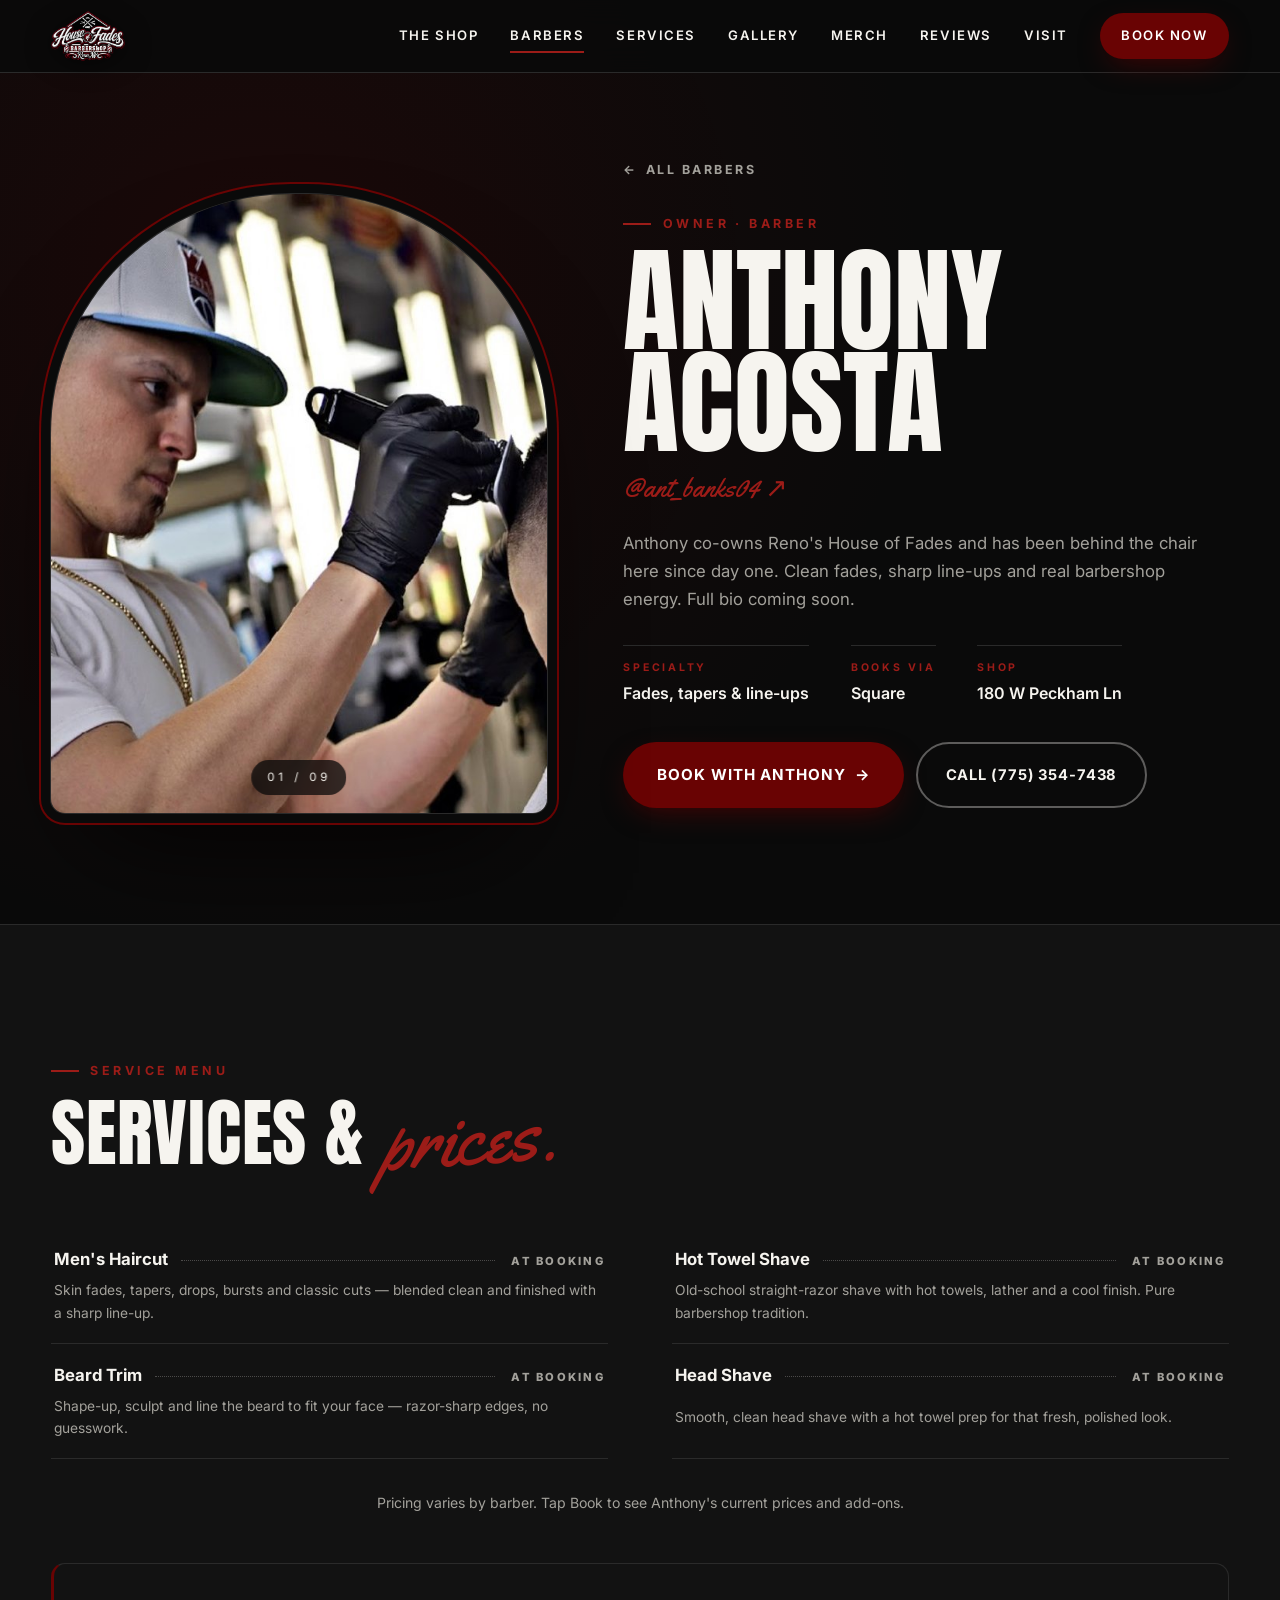
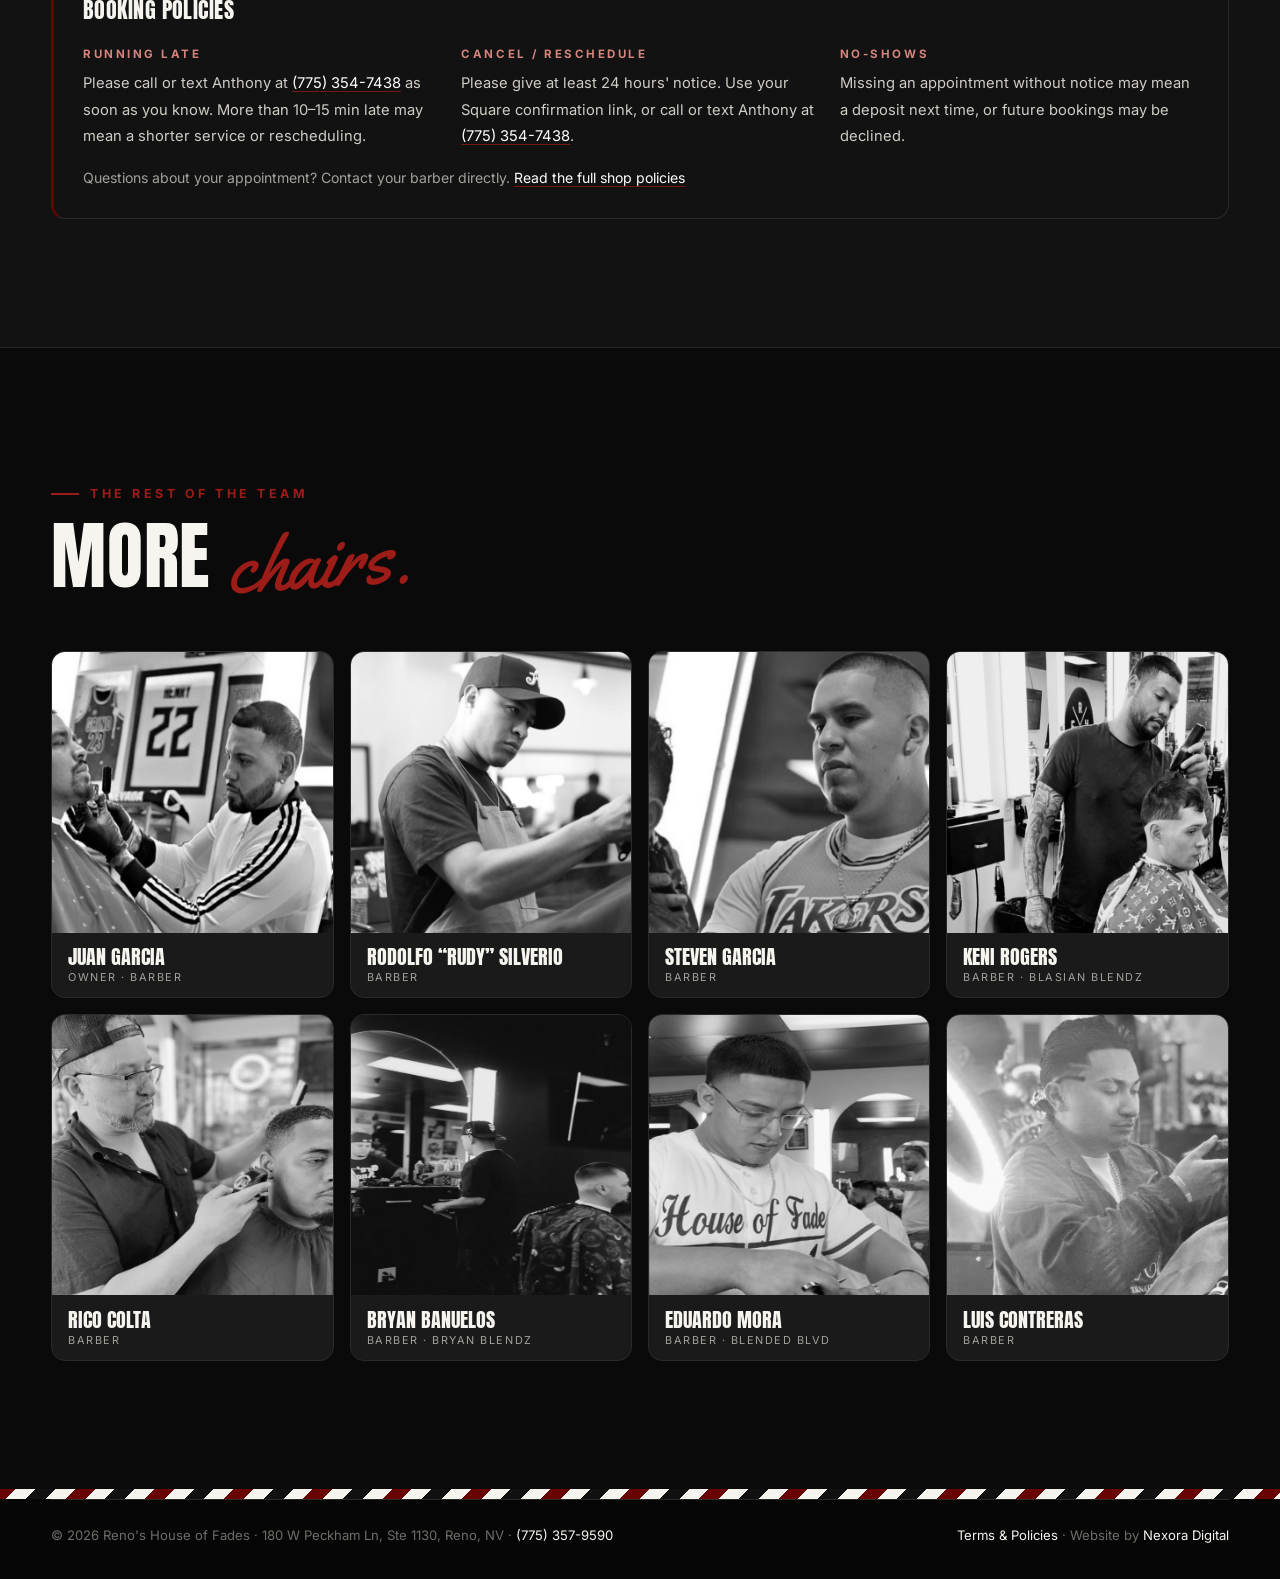
==== commit 0040cf4c: "Switch site red to client's maroon (#690303) from the House of Fades wordmark reference - Buttons, a" ====
--- a/barber.html
+++ b/barber.html
@@ -11,7 +11,7 @@
   <link rel="preconnect" href="https://fonts.googleapis.com" />
   <link rel="preconnect" href="https://fonts.gstatic.com" crossorigin />
   <link href="https://fonts.googleapis.com/css2?family=Anton&family=Inter:wght@400;500;600;700;800&family=Yellowtail&display=swap" rel="stylesheet" />
-  <link rel="stylesheet" href="css/styles.css?v=15" />
+  <link rel="stylesheet" href="css/styles.css?v=16" />
 </head>
 <body class="page-barber">
 
--- a/css/styles.css
+++ b/css/styles.css
@@ -9,10 +9,10 @@
   --line:#2a2a2a;
   --white:#f6f4ef;
   --muted:#a3a19b;
-  --blue:#7e0012;   /* HOF wine red, matched to the shop logo (var name kept so nothing breaks) */
-  --blue-2:#a81c32;
+  --blue:#690303;   /* HOF maroon, matched to the client wordmark (#690303) (var name kept so nothing breaks) */
+  --blue-2:#9c1c18;
   --cream:#e9dcc4;
-  --red:#7e0012;
+  --red:#690303;
   --display:'Anton', 'Impact', sans-serif;
   --script:'Yellowtail', cursive;
   --body:'Inter', system-ui, sans-serif;
@@ -43,7 +43,7 @@
 /* ---------- Buttons ---------- */
 .btn{display:inline-flex;align-items:center;gap:.55rem;padding:1rem 1.7rem;border-radius:999px;font-weight:700;font-size:.92rem;letter-spacing:.06em;text-transform:uppercase;transition:transform .3s var(--ease),background .3s,color .3s,border-color .3s,box-shadow .3s;border:2px solid transparent;cursor:pointer}
 .btn:hover{transform:translateY(-2px)}
-.btn-blue{background:var(--blue);color:#fff;box-shadow:0 10px 30px -10px rgba(126,0,18,.7)}
+.btn-blue{background:var(--blue);color:#fff;box-shadow:0 10px 30px -10px rgba(105,3,3,.7)}
 .btn-blue:hover{background:var(--blue-2)}
 .btn-ghost{border-color:rgba(246,244,239,.35);color:var(--white)}
 .btn-ghost:hover{border-color:var(--white);background:var(--white);color:var(--black)}
@@ -83,8 +83,8 @@
 .hero-shade{position:absolute;inset:0;background:radial-gradient(ellipse at center,rgba(10,10,10,.45) 0%,rgba(10,10,10,.85) 70%),linear-gradient(180deg,rgba(10,10,10,.5),rgba(10,10,10,.2) 40%,var(--black))}
 .hero-inner{position:relative;z-index:2;padding:7rem 5% 5rem;max-width:1100px}
 .eyebrow{display:inline-flex;align-items:center;gap:.6rem;font-size:.8rem;letter-spacing:.3em;text-transform:uppercase;font-weight:700;padding:.55rem 1.1rem;border:1px solid rgba(246,244,239,.25);border-radius:99px;background:rgba(10,10,10,.35);backdrop-filter:blur(6px)}
-.dot{width:8px;height:8px;border-radius:50%;background:var(--blue-2);box-shadow:0 0 0 0 rgba(168,28,50,.7);animation:ping 2s infinite}
-@keyframes ping{70%{box-shadow:0 0 0 10px rgba(168,28,50,0)}100%{box-shadow:0 0 0 0 rgba(168,28,50,0)}}
+.dot{width:8px;height:8px;border-radius:50%;background:var(--blue-2);box-shadow:0 0 0 0 rgba(156,28,24,.7);animation:ping 2s infinite}
+@keyframes ping{70%{box-shadow:0 0 0 10px rgba(156,28,24,0)}100%{box-shadow:0 0 0 0 rgba(156,28,24,0)}}
 .hero-title{font-family:var(--display);font-weight:400;text-transform:uppercase;line-height:.88;margin:1.6rem 0 1.4rem}
 .hero-title .line{display:block;font-size:clamp(1.6rem,4vw,2.8rem);letter-spacing:.35em;color:var(--cream)}
 .hero-title > .line:first-child{color:var(--blue);text-shadow:1px 0 0 var(--cream),-1px 0 0 var(--cream),0 1px 0 var(--cream),0 -1px 0 var(--cream),1px 1px 0 var(--cream),-1px -1px 0 var(--cream),1px -1px 0 var(--cream),-1px 1px 0 var(--cream),0 8px 24px rgba(0,0,0,.6)}
@@ -126,14 +126,14 @@
 .barbers::before{content:"";position:absolute;inset:0;background:url('../assets/img/logo-white.png') center/60% no-repeat;opacity:.025;pointer-events:none}
 .barber-grid{display:grid;grid-template-columns:repeat(3,1fr);gap:1.6rem}
 .barber{position:relative;display:block;aspect-ratio:4/5.3;border-radius:var(--radius);overflow:hidden;background:#0e0e0e;border:1px solid var(--line);isolation:isolate;transition:transform .5s var(--ease),border-color .3s,box-shadow .5s}
-.barber:hover{transform:translateY(-6px);border-color:var(--blue);box-shadow:0 30px 60px -25px rgba(126,0,18,.55)}
+.barber:hover{transform:translateY(-6px);border-color:var(--blue);box-shadow:0 30px 60px -25px rgba(105,3,3,.55)}
 .barber-photo{position:absolute;inset:0;overflow:hidden;background:#0e0e0e}
 .barber-photo img{width:100%;height:100%;object-fit:cover;object-position:center 25%;transition:transform .8s var(--ease),filter .6s;filter:grayscale(1) contrast(1.05) brightness(.9)}
 .barber:hover .barber-photo img{transform:scale(1.06);filter:grayscale(0) contrast(1.03) brightness(1)}
 .barber-shade{position:absolute;inset:0;z-index:1;pointer-events:none;background:linear-gradient(180deg,rgba(10,10,10,.55) 0%,transparent 22%,transparent 45%,rgba(10,10,10,.92) 82%,#0a0a0a 100%)}
 .barber-top{position:absolute;top:1.1rem;left:1.2rem;right:1.2rem;z-index:2;display:flex;justify-content:space-between;align-items:center;font-size:.76rem;letter-spacing:.3em;color:var(--white)}
 .barber-handle{letter-spacing:.04em;color:rgba(246,244,239,.75);font-size:.85rem}
-.barber-view{position:absolute;z-index:3;top:50%;left:50%;width:104px;height:104px;margin:-52px 0 0 -52px;border-radius:50%;display:grid;place-items:center;background:var(--blue);color:#fff;font-size:.78rem;font-weight:800;letter-spacing:.25em;text-transform:uppercase;transform:scale(0);transition:transform .45s var(--ease);box-shadow:0 20px 40px -10px rgba(126,0,18,.7)}
+.barber-view{position:absolute;z-index:3;top:50%;left:50%;width:104px;height:104px;margin:-52px 0 0 -52px;border-radius:50%;display:grid;place-items:center;background:var(--blue);color:#fff;font-size:.78rem;font-weight:800;letter-spacing:.25em;text-transform:uppercase;transform:scale(0);transition:transform .45s var(--ease);box-shadow:0 20px 40px -10px rgba(105,3,3,.7)}
 .barber:hover .barber-view{transform:scale(1)}
 .barber-body{position:absolute;left:0;right:0;bottom:0;z-index:2;padding:1.4rem 1.3rem 1.3rem;display:flex;flex-direction:column}
 .barber-role{font-size:.72rem;font-weight:700;letter-spacing:.28em;text-transform:uppercase;color:var(--blue-2);margin-bottom:.35rem}
@@ -143,7 +143,7 @@
 .barber-link b{display:inline-block;color:var(--blue-2);transition:transform .3s var(--ease)}
 .barber:hover .barber-link b{transform:translateX(5px)}
 .monogram{position:absolute;inset:0;display:grid;place-items:center;background:
-  radial-gradient(circle at 50% 38%,rgba(126,0,18,.28),transparent 60%),
+  radial-gradient(circle at 50% 38%,rgba(105,3,3,.28),transparent 60%),
   repeating-linear-gradient(-45deg,#111 0 14px,#141414 14px 28px)}
 .monogram span{font-family:var(--display);font-size:4.4rem;width:120px;height:120px;border-radius:50%;display:grid;place-items:center;border:2px solid rgba(246,244,239,.18);background:rgba(10,10,10,.6);color:var(--white);letter-spacing:.02em;line-height:1}
 .monogram small{display:none}
@@ -186,7 +186,7 @@
 /* ---------- Anniversary ---------- */
 .anniversary{overflow:hidden;text-align:center;padding:clamp(7rem,14vw,11rem) 0}
 .ann-bg{position:absolute;inset:-10% 0;background-size:cover;background-position:center;filter:grayscale(1) contrast(1.1) brightness(.35);will-change:transform}
-.anniversary::after{content:"";position:absolute;inset:0;background:linear-gradient(180deg,var(--black),rgba(10,10,10,.2) 30%,rgba(10,10,10,.2) 70%,var(--black)),rgba(126,0,18,.18);mix-blend-mode:normal}
+.anniversary::after{content:"";position:absolute;inset:0;background:linear-gradient(180deg,var(--black),rgba(10,10,10,.2) 30%,rgba(10,10,10,.2) 70%,var(--black)),rgba(105,3,3,.18);mix-blend-mode:normal}
 .ann-inner{position:relative;z-index:2;max-width:760px}
 .ann-title{font-family:var(--display);font-weight:400;text-transform:uppercase;font-size:clamp(4rem,12vw,9rem);line-height:.88;margin-bottom:1.6rem}
 .ann-title .script{color:var(--cream);font-size:.6em}
@@ -194,7 +194,7 @@
 
 /* ---------- Merch ---------- */
 .merch-grid{display:grid;grid-template-columns:1fr 1fr;gap:clamp(2.5rem,6vw,5rem);align-items:center}
-.merch-media{border-radius:var(--radius);overflow:hidden;aspect-ratio:1/1;border:1px solid var(--line);box-shadow:0 30px 60px -20px rgba(126,0,18,.4)}
+.merch-media{border-radius:var(--radius);overflow:hidden;aspect-ratio:1/1;border:1px solid var(--line);box-shadow:0 30px 60px -20px rgba(105,3,3,.4)}
 .merch-media video{width:100%;height:100%;object-fit:cover}
 .merch-copy p{color:#cfccc5;margin-bottom:2rem}
 
@@ -219,7 +219,7 @@
 .slider-nav button{width:46px;height:46px;border-radius:50%;border:2px solid var(--line);background:none;color:var(--white);font-size:1.1rem;cursor:pointer;transition:.3s}
 .slider-nav button:hover{background:var(--white);color:var(--black);border-color:var(--white)}
 .highlights{display:grid;grid-template-columns:repeat(3,1fr);gap:1.4rem}
-.hl{padding:2rem 1.8rem;border-left:3px solid var(--blue);background:linear-gradient(90deg,rgba(126,0,18,.08),transparent)}
+.hl{padding:2rem 1.8rem;border-left:3px solid var(--blue);background:linear-gradient(90deg,rgba(105,3,3,.08),transparent)}
 .hl-num{font-family:var(--display);font-size:1rem;color:var(--blue-2);letter-spacing:.1em}
 .hl h3{font-family:var(--display);font-weight:400;text-transform:uppercase;font-size:1.6rem;margin:.4rem 0 .6rem;letter-spacing:.02em}
 .hl p{color:var(--muted);font-size:.94rem}
@@ -276,7 +276,7 @@
 .btn:hover b{transform:translateX(4px)}
 .page-barber .nav-links a.active::after{width:100%}
 .profile{padding:clamp(8rem,13vw,10rem) 0 clamp(3rem,6vw,5rem);position:relative;overflow:hidden}
-.profile::before{content:"";position:absolute;inset:0;background:radial-gradient(circle at 20% 30%,rgba(126,0,18,.18),transparent 55%);pointer-events:none}
+.profile::before{content:"";position:absolute;inset:0;background:radial-gradient(circle at 20% 30%,rgba(105,3,3,.18),transparent 55%);pointer-events:none}
 .profile-grid{display:grid;grid-template-columns:.9fr 1.1fr;gap:clamp(2.4rem,6vw,6rem);align-items:center;position:relative}
 .profile-photo{position:relative;aspect-ratio:4/5;overflow:hidden;border-radius:240px 240px 14px 14px;background:#0e0e0e;box-shadow:0 0 0 1px var(--line),0 0 0 10px var(--black),0 0 0 12px var(--blue),0 60px 120px -40px rgba(0,0,0,.9)}
 .profile-photo img{width:100%;height:100%;object-fit:cover;object-position:center 25%}
@@ -295,7 +295,7 @@
 .menu-section{background:var(--ink);border-block:1px solid var(--line)}
 .price-list{display:grid;grid-template-columns:1fr 1fr;gap:0 clamp(2rem,5vw,5rem)}
 .price-row{display:grid;grid-template-columns:1fr auto;align-items:baseline;gap:.3rem 1rem;padding:1.15rem .2rem;border-bottom:1px solid var(--line);transition:padding .3s var(--ease),background .3s}
-.price-row:hover{padding-inline:.7rem;background:linear-gradient(90deg,rgba(126,0,18,.1),transparent)}
+.price-row:hover{padding-inline:.7rem;background:linear-gradient(90deg,rgba(105,3,3,.1),transparent)}
 .price-name{font-weight:700;font-size:1.05rem;display:flex;align-items:baseline;gap:.8rem}
 .price-name::after{content:"";flex:1;min-width:20px;border-bottom:1px dotted rgba(246,244,239,.25);transform:translateY(-4px)}
 .price{font-family:var(--display);font-size:1.7rem;line-height:1;color:var(--blue-2)}
@@ -376,19 +376,19 @@
 }
 
 /* ---------- Remodel Sneak Peek ---------- */
-.remodel{--hof-red:#7e0012;--hof-red-2:#a81c32;overflow:hidden;background:#070707;border-block:1px solid var(--line)}
+.remodel{--hof-red:#690303;--hof-red-2:#9c1c18;overflow:hidden;background:#070707;border-block:1px solid var(--line)}
 .remodel-bg{position:absolute;inset:0;background-size:cover;background-position:center 70%;opacity:.16;filter:blur(2px) saturate(1.2);transform:scale(1.08);animation:remodelDrift 22s ease-in-out infinite alternate}
-.remodel::after{content:"";position:absolute;inset:0;background:radial-gradient(ellipse at 50% 0%,rgba(126,0,18,.22),transparent 60%),linear-gradient(180deg,#070707 0%,rgba(7,7,7,.55) 30%,rgba(7,7,7,.75) 80%,#070707 100%);pointer-events:none}
+.remodel::after{content:"";position:absolute;inset:0;background:radial-gradient(ellipse at 50% 0%,rgba(105,3,3,.22),transparent 60%),linear-gradient(180deg,#070707 0%,rgba(7,7,7,.55) 30%,rgba(7,7,7,.75) 80%,#070707 100%);pointer-events:none}
 .remodel .container{position:relative;z-index:1}
 @keyframes remodelDrift{to{transform:scale(1.16) translateY(-2%)}}
 .remodel-head{text-align:center;max-width:760px;margin:0 auto 3rem}
 .remodel-head .lead{margin-inline:auto;color:#cfccc5}
 .script.red{color:var(--hof-red-2)}
-.soon-badge{display:inline-flex;align-items:center;gap:.6rem;padding:.55rem 1.1rem;border-radius:999px;border:1px solid rgba(168,28,50,.55);background:rgba(126,0,18,.14);color:#ffd9de;font-size:.75rem;font-weight:800;letter-spacing:.3em;text-transform:uppercase;margin-bottom:1.4rem}
-.soon-dot{width:8px;height:8px;border-radius:50%;background:var(--hof-red-2);box-shadow:0 0 0 0 rgba(168,28,50,.7);animation:soonPing 1.6s infinite}
-@keyframes soonPing{70%{box-shadow:0 0 0 10px rgba(168,28,50,0)}100%{box-shadow:0 0 0 0 rgba(168,28,50,0)}}
-
-.peek{position:relative;aspect-ratio:16/10;border-radius:calc(var(--radius) + 4px);overflow:hidden;border:1px solid rgba(255,255,255,.12);box-shadow:0 40px 90px -30px rgba(126,0,18,.55),0 0 0 6px rgba(255,255,255,.03);user-select:none;max-width:1050px;margin:0 auto}
+.soon-badge{display:inline-flex;align-items:center;gap:.6rem;padding:.55rem 1.1rem;border-radius:999px;border:1px solid rgba(156,28,24,.55);background:rgba(105,3,3,.14);color:#ffd9de;font-size:.75rem;font-weight:800;letter-spacing:.3em;text-transform:uppercase;margin-bottom:1.4rem}
+.soon-dot{width:8px;height:8px;border-radius:50%;background:var(--hof-red-2);box-shadow:0 0 0 0 rgba(156,28,24,.7);animation:soonPing 1.6s infinite}
+@keyframes soonPing{70%{box-shadow:0 0 0 10px rgba(156,28,24,0)}100%{box-shadow:0 0 0 0 rgba(156,28,24,0)}}
+
+.peek{position:relative;aspect-ratio:16/10;border-radius:calc(var(--radius) + 4px);overflow:hidden;border:1px solid rgba(255,255,255,.12);box-shadow:0 40px 90px -30px rgba(105,3,3,.55),0 0 0 6px rgba(255,255,255,.03);user-select:none;max-width:1050px;margin:0 auto}
 .peek img{position:absolute;inset:0;width:100%;height:100%;object-fit:cover}
 .peek-after{object-position:center 62%}
 .peek-before{position:absolute;inset:0;clip-path:inset(0 calc(100% - var(--pos)) 0 0)}
@@ -398,7 +398,7 @@
 .peek-range{position:absolute;inset:0;width:100%;height:100%;opacity:0;cursor:ew-resize;z-index:5;margin:0}
 .peek-tag{position:absolute;top:1rem;z-index:4;padding:.4rem .85rem;border-radius:999px;font-size:.7rem;font-weight:800;letter-spacing:.2em;text-transform:uppercase;backdrop-filter:blur(8px)}
 .peek-tag.now{left:1rem;background:rgba(10,10,10,.7);border:1px solid rgba(255,255,255,.2)}
-.peek-tag.next{right:1rem;background:rgba(126,0,18,.85);border:1px solid rgba(255,255,255,.25)}
+.peek-tag.next{right:1rem;background:rgba(105,3,3,.85);border:1px solid rgba(255,255,255,.25)}
 .peek-hint{text-align:center;color:var(--muted);font-size:.8rem;letter-spacing:.12em;text-transform:uppercase;margin-top:1rem}
 
 .remodel-points{display:grid;grid-template-columns:repeat(3,1fr);gap:1.2rem;margin-top:3.5rem}
@@ -406,10 +406,10 @@
 .rp strong{font-family:var(--display);font-weight:400;font-size:2rem;color:var(--hof-red-2);line-height:1}
 .rp h3{font-family:var(--display);font-weight:400;text-transform:uppercase;font-size:1.35rem;letter-spacing:.02em;margin:.6rem 0 .4rem}
 .rp p{color:var(--muted);font-size:.95rem}
-.btn-red{background:var(--hof-red);color:#fff;box-shadow:0 10px 30px -10px rgba(126,0,18,.8)}
+.btn-red{background:var(--hof-red);color:#fff;box-shadow:0 10px 30px -10px rgba(105,3,3,.8)}
 .btn-red:hover{background:var(--hof-red-2)}
-.nav-links a.nav-peek{color:#d77b88}
-.nav-links a.nav-peek::before{content:"";display:inline-block;width:6px;height:6px;border-radius:50%;background:#a81c32;margin-right:.45rem;vertical-align:middle;animation:soonPing 1.6s infinite}
+.nav-links a.nav-peek{color:#d4847c}
+.nav-links a.nav-peek::before{content:"";display:inline-block;width:6px;height:6px;border-radius:50%;background:#9c1c18;margin-right:.45rem;vertical-align:middle;animation:soonPing 1.6s infinite}
 @media (max-width:900px){
   .remodel-points{grid-template-columns:1fr}
   .peek{aspect-ratio:4/5}
@@ -421,8 +421,8 @@
 .legal-wrap > .lead{margin-bottom:.6rem}
 .legal-updated{color:#6f6d68;font-size:.8rem;letter-spacing:.12em;text-transform:uppercase;margin-bottom:2.6rem}
 .policy-cards{display:grid;grid-template-columns:repeat(3,1fr);gap:1.1rem;margin-bottom:3.5rem}
-.policy-card{padding:1.6rem;border-radius:var(--radius);background:var(--ink);border:1px solid var(--line);border-top:3px solid #7e0012}
-.pc-icon{display:grid;place-items:center;width:42px;height:42px;border-radius:50%;background:rgba(126,0,18,.15);color:#d77b88;font-size:1.15rem;margin-bottom:.9rem}
+.policy-card{padding:1.6rem;border-radius:var(--radius);background:var(--ink);border:1px solid var(--line);border-top:3px solid #690303}
+.pc-icon{display:grid;place-items:center;width:42px;height:42px;border-radius:50%;background:rgba(105,3,3,.15);color:#d4847c;font-size:1.15rem;margin-bottom:.9rem}
 .policy-card h3{font-family:var(--display);font-weight:400;text-transform:uppercase;font-size:1.3rem;letter-spacing:.02em;margin-bottom:.4rem}
 .policy-card p{color:var(--muted);font-size:.93rem}
 .legal-body{display:grid;grid-template-columns:240px 1fr;gap:3.5rem;align-items:start}
@@ -435,15 +435,15 @@
 .legal-text p,.legal-text li{color:#cfccc5;font-size:.98rem}
 .legal-text p{margin-bottom:.9rem}
 .legal-text ul{padding-left:1.2rem;display:grid;gap:.5rem;margin-bottom:.9rem}
-.legal-text li::marker{color:#a81c32}
-.legal-text a,.policy-note a{color:#fff;text-decoration:underline;text-decoration-color:rgba(168,28,50,.7);text-underline-offset:3px}
+.legal-text li::marker{color:#9c1c18}
+.legal-text a,.policy-note a{color:#fff;text-decoration:underline;text-decoration-color:rgba(156,28,24,.7);text-underline-offset:3px}
 .legal-contact{padding:1.3rem 1.5rem;border-radius:var(--radius);background:var(--ink);border:1px solid var(--line)}
 
 /* Barber page policy box */
-.policy-note{margin-top:3rem;padding:1.8rem;border-radius:var(--radius);background:var(--ink);border:1px solid var(--line);border-left:3px solid #7e0012}
+.policy-note{margin-top:3rem;padding:1.8rem;border-radius:var(--radius);background:var(--ink);border:1px solid var(--line);border-left:3px solid #690303}
 .policy-note h3{font-family:var(--display);font-weight:400;text-transform:uppercase;font-size:1.4rem;letter-spacing:.02em;margin-bottom:1rem}
 .policy-note ul{list-style:none;display:grid;grid-template-columns:repeat(3,1fr);gap:1.2rem;margin-bottom:1.1rem}
-.policy-note li strong{display:block;font-size:.72rem;letter-spacing:.22em;text-transform:uppercase;color:#d77b88;margin-bottom:.3rem}
+.policy-note li strong{display:block;font-size:.72rem;letter-spacing:.22em;text-transform:uppercase;color:#d4847c;margin-bottom:.3rem}
 .policy-note li span{color:#cfccc5;font-size:.92rem}
 .policy-note p{color:var(--muted);font-size:.88rem}
 @media (max-width:900px){
@@ -457,37 +457,37 @@
 .rv{break-inside:avoid;display:flex;flex-direction:column;gap:1rem;margin-bottom:1.2rem;padding:1.6rem;border-radius:var(--radius);background:var(--char);border:1px solid var(--line);transition:border-color .3s,transform .4s var(--ease)}
 .rv:hover{border-color:#3a3a3a;transform:translateY(-3px)}
 .rv-top{display:flex;align-items:center;gap:.85rem}
-.rv-avatar{flex:none;display:grid;place-items:center;width:44px;height:44px;border-radius:50%;background:linear-gradient(135deg,#7e0012,#5c0a16);font-family:var(--display);font-size:1.3rem;color:#fff}
+.rv-avatar{flex:none;display:grid;place-items:center;width:44px;height:44px;border-radius:50%;background:linear-gradient(135deg,#690303,#5c0a16);font-family:var(--display);font-size:1.3rem;color:#fff}
 .rv-who{flex:1;min-width:0}
 .rv-who strong{display:block;font-size:.98rem}
 .rv-who small{color:var(--muted);font-size:.8rem}
-.rv-src{flex:none;font-size:.66rem;font-weight:800;letter-spacing:.2em;text-transform:uppercase;padding:.35rem .6rem;border-radius:999px;background:rgba(211,35,35,.14);color:#d77b88;border:1px solid rgba(211,35,35,.35)}
+.rv-src{flex:none;font-size:.66rem;font-weight:800;letter-spacing:.2em;text-transform:uppercase;padding:.35rem .6rem;border-radius:999px;background:rgba(211,35,35,.14);color:#d4847c;border:1px solid rgba(211,35,35,.35)}
 .rv-stars{color:#fbbf24;letter-spacing:.14em}
 .rv-body{position:relative;color:#e2dfd8;font-size:.98rem;line-height:1.7}
-.rv-body::before{content:"“";display:block;font-family:var(--display);font-size:3rem;line-height:.5;color:#a81c32;margin:.4rem 0 .2rem}
+.rv-body::before{content:"“";display:block;font-family:var(--display);font-size:3rem;line-height:.5;color:#9c1c18;margin:.4rem 0 .2rem}
 .rv-body p+p{margin-top:.8rem}
 .rv-more{color:var(--muted);font-size:.92rem}
 .rv.is-long:not(.open) .rv-body{max-height:11.5rem;overflow:hidden}
 .rv.is-long:not(.open) .rv-body::after{content:"";position:absolute;left:0;right:0;bottom:0;height:4rem;background:linear-gradient(transparent,var(--char))}
-.rv-toggle{align-self:flex-start;background:none;border:0;color:#fff;font:700 .76rem var(--body);letter-spacing:.18em;text-transform:uppercase;cursor:pointer;padding:0;border-bottom:1px solid #a81c32}
+.rv-toggle{align-self:flex-start;background:none;border:0;color:#fff;font:700 .76rem var(--body);letter-spacing:.18em;text-transform:uppercase;cursor:pointer;padding:0;border-bottom:1px solid #9c1c18}
 .rv-foot{display:flex;justify-content:space-between;align-items:center;gap:1rem;padding-top:1rem;border-top:1px solid var(--line);font-size:.8rem;color:var(--muted)}
 .rv-foot a{color:#fff;font-weight:700;letter-spacing:.06em}
-.rv-foot a:hover{color:#d77b88}
+.rv-foot a:hover{color:#d4847c}
 .rv-credit{text-align:center;color:var(--muted);font-size:.82rem;margin-bottom:3rem}
-.rv-credit a{color:#fff;text-decoration:underline;text-decoration-color:rgba(168,28,50,.7);text-underline-offset:3px}
+.rv-credit a{color:#fff;text-decoration:underline;text-decoration-color:rgba(156,28,24,.7);text-underline-offset:3px}
 
 /* ---------- Gallery grid (uniform tiles) ---------- */
 .gallery-grid{display:grid;grid-template-columns:repeat(4,1fr);gap:1rem}
 .g-item{aspect-ratio:1/1;border-radius:12px;overflow:hidden;cursor:zoom-in;position:relative;background:var(--char)}
 .g-item img{width:100%;height:100%;object-fit:cover;transition:transform .7s var(--ease),filter .5s;filter:grayscale(.2) brightness(.95)}
 .g-item:hover img{transform:scale(1.06);filter:none}
-.g-item::after{content:"+";position:absolute;right:12px;bottom:10px;width:36px;height:36px;border-radius:50%;background:#7e0012;color:#fff;display:grid;place-items:center;font-size:1.4rem;opacity:0;transform:scale(.6);transition:.35s var(--ease)}
+.g-item::after{content:"+";position:absolute;right:12px;bottom:10px;width:36px;height:36px;border-radius:50%;background:#690303;color:#fff;display:grid;place-items:center;font-size:1.4rem;opacity:0;transform:scale(.6);transition:.35s var(--ease)}
 .g-item:hover::after{opacity:1;transform:scale(1)}
 .gallery-grid:not(.expanded) .g-more{display:none}
 .gallery-ctas{display:flex;gap:1rem;justify-content:center;flex-wrap:wrap}
-.g-count{display:inline-grid;place-items:center;min-width:2rem;height:1.6rem;padding:0 .45rem;border-radius:999px;background:#7e0012;color:#fff;font-size:.72rem;letter-spacing:.04em}
+.g-count{display:inline-grid;place-items:center;min-width:2rem;height:1.6rem;padding:0 .45rem;border-radius:999px;background:#690303;color:#fff;font-size:.72rem;letter-spacing:.04em}
 .lb-nav{position:absolute;top:50%;transform:translateY(-50%);width:52px;height:52px;border-radius:50%;border:1px solid rgba(255,255,255,.3);background:rgba(20,20,20,.7);color:#fff;font-size:1.3rem;cursor:pointer;transition:background .3s}
-.lb-nav:hover{background:#7e0012}
+.lb-nav:hover{background:#690303}
 .lb-prev{left:1.5rem}.lb-next{right:1.5rem}
 .lb-count{position:absolute;bottom:1.4rem;left:50%;transform:translateX(-50%);color:var(--muted);font-size:.8rem;letter-spacing:.2em}
 @media (max-width:900px){.gallery-grid{grid-template-columns:repeat(2,1fr);gap:.7rem}}
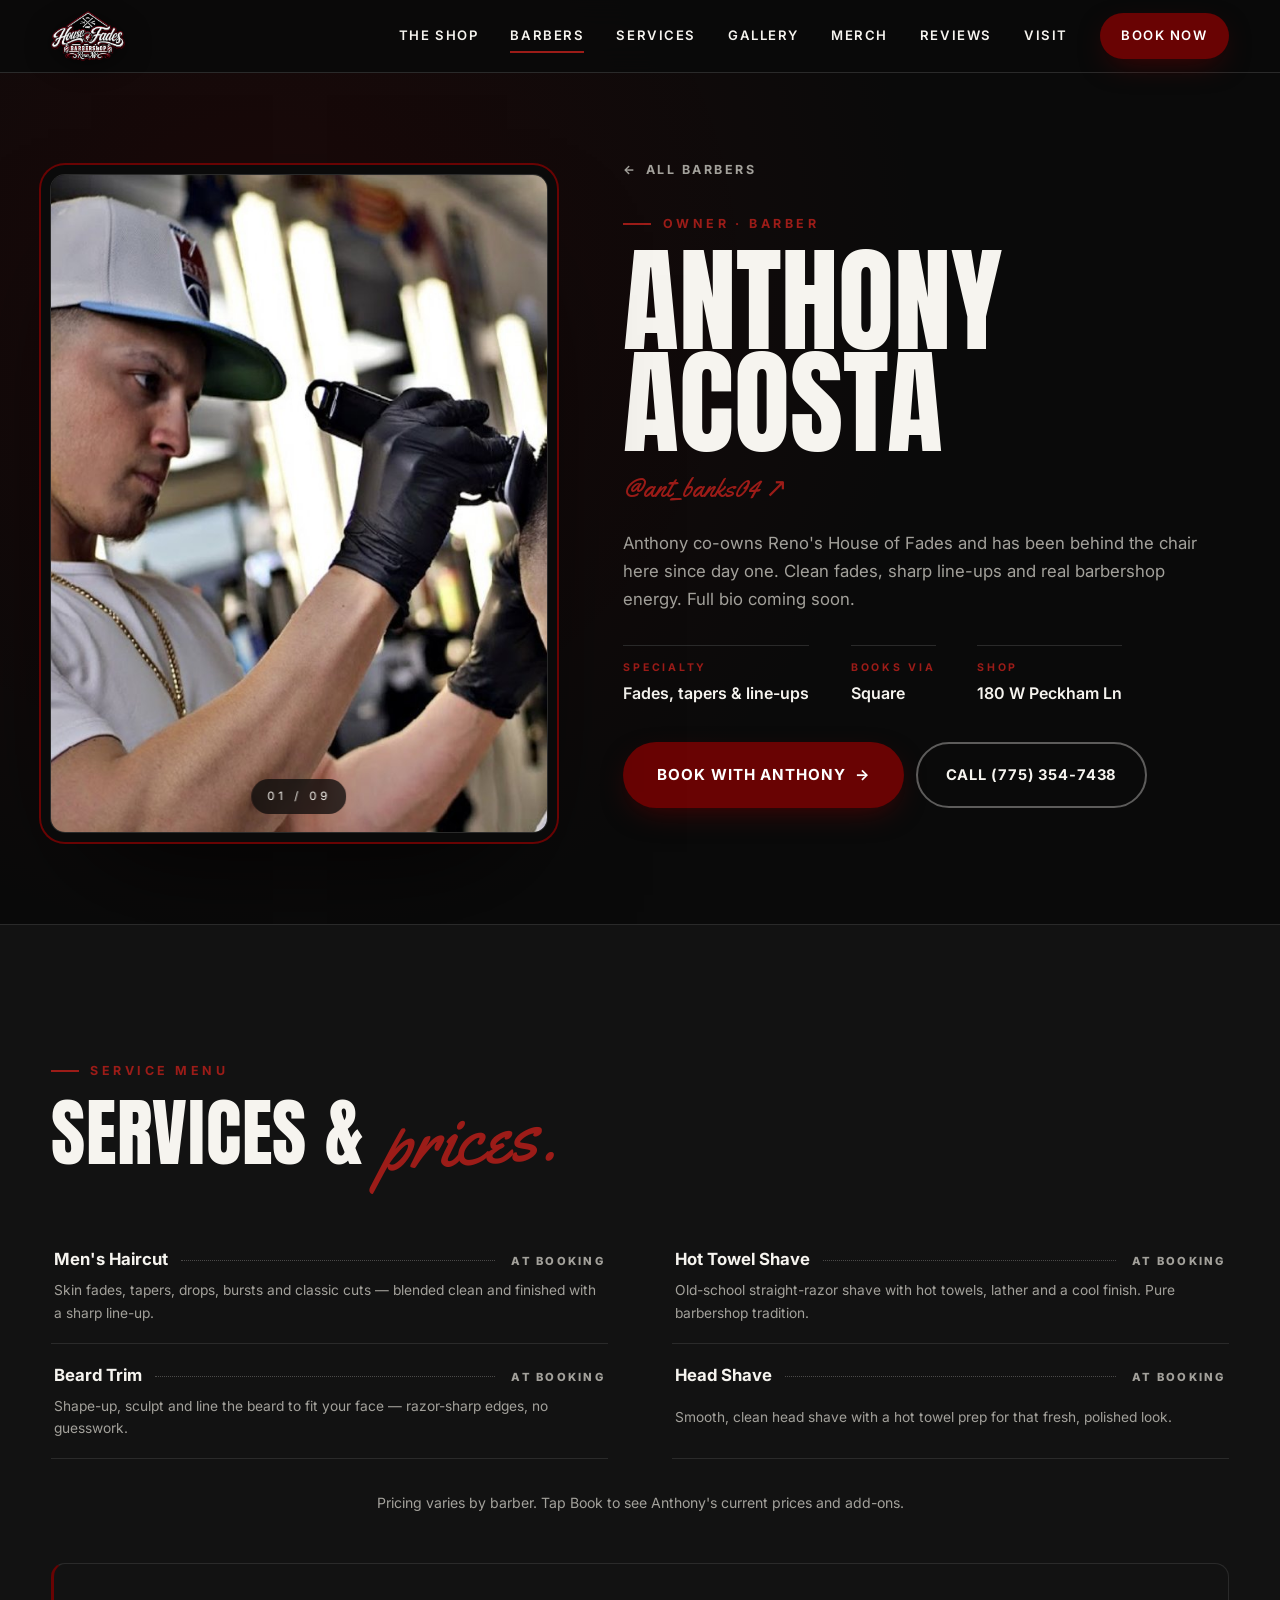
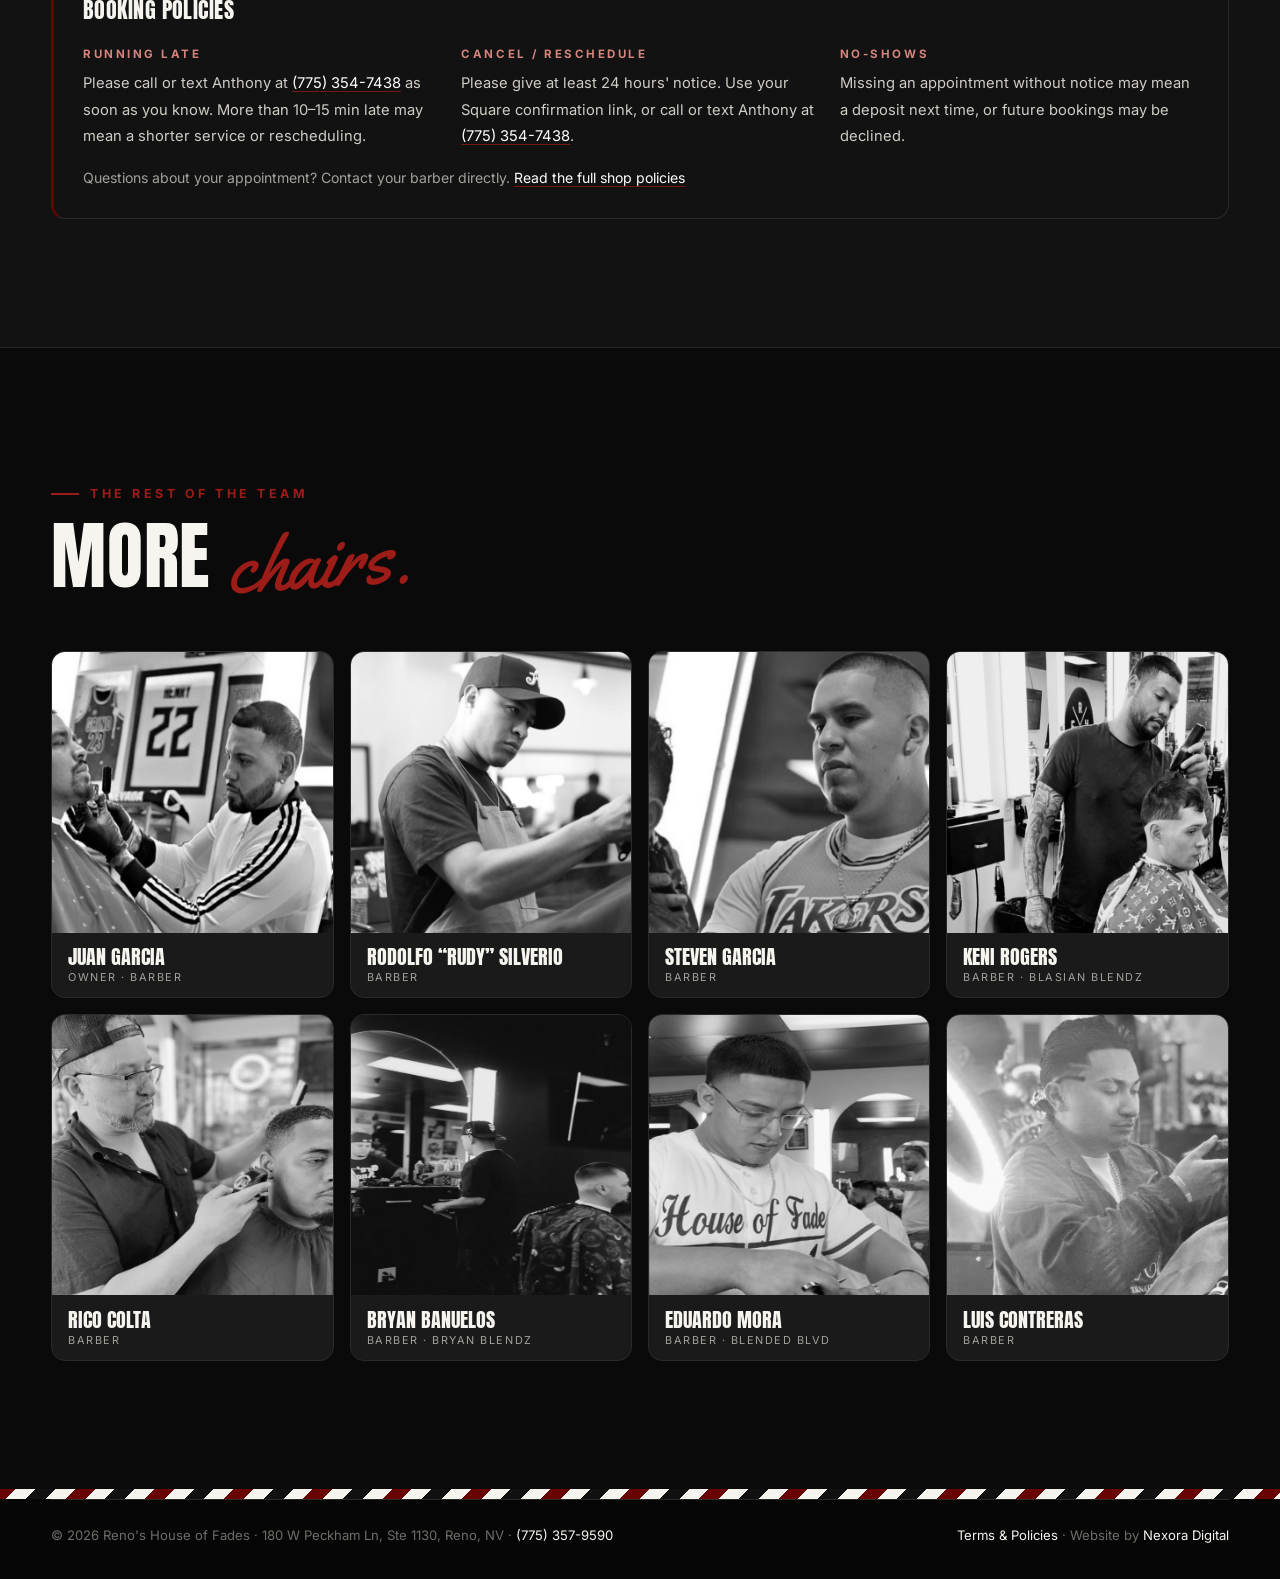
==== commit cc1a8715: "Barber profile photo: rounded rectangle matching the barber cards (no arched top) Co-Authored-By: Cl" ====
--- a/barber.html
+++ b/barber.html
@@ -11,7 +11,7 @@
   <link rel="preconnect" href="https://fonts.googleapis.com" />
   <link rel="preconnect" href="https://fonts.gstatic.com" crossorigin />
   <link href="https://fonts.googleapis.com/css2?family=Anton&family=Inter:wght@400;500;600;700;800&family=Yellowtail&display=swap" rel="stylesheet" />
-  <link rel="stylesheet" href="css/styles.css?v=16" />
+  <link rel="stylesheet" href="css/styles.css?v=17" />
 </head>
 <body class="page-barber">
 
--- a/css/styles.css
+++ b/css/styles.css
@@ -278,7 +278,7 @@
 .profile{padding:clamp(8rem,13vw,10rem) 0 clamp(3rem,6vw,5rem);position:relative;overflow:hidden}
 .profile::before{content:"";position:absolute;inset:0;background:radial-gradient(circle at 20% 30%,rgba(105,3,3,.18),transparent 55%);pointer-events:none}
 .profile-grid{display:grid;grid-template-columns:.9fr 1.1fr;gap:clamp(2.4rem,6vw,6rem);align-items:center;position:relative}
-.profile-photo{position:relative;aspect-ratio:4/5;overflow:hidden;border-radius:240px 240px 14px 14px;background:#0e0e0e;box-shadow:0 0 0 1px var(--line),0 0 0 10px var(--black),0 0 0 12px var(--blue),0 60px 120px -40px rgba(0,0,0,.9)}
+.profile-photo{position:relative;aspect-ratio:4/5.3;overflow:hidden;border-radius:var(--radius);background:#0e0e0e;box-shadow:0 0 0 1px var(--line),0 0 0 10px var(--black),0 0 0 12px var(--blue),0 60px 120px -40px rgba(0,0,0,.9)}
 .profile-photo img{width:100%;height:100%;object-fit:cover;object-position:center 25%}
 .profile-index{position:absolute;bottom:18px;left:50%;transform:translateX(-50%);z-index:2;font-size:.72rem;letter-spacing:.34em;background:rgba(10,10,10,.75);backdrop-filter:blur(6px);padding:.5rem 1rem;border-radius:99px;white-space:nowrap}
 .back-link{display:flex;width:max-content;gap:.5rem;font-size:.78rem;font-weight:700;letter-spacing:.2em;text-transform:uppercase;color:var(--muted);margin-bottom:1.6rem;transition:color .3s}
